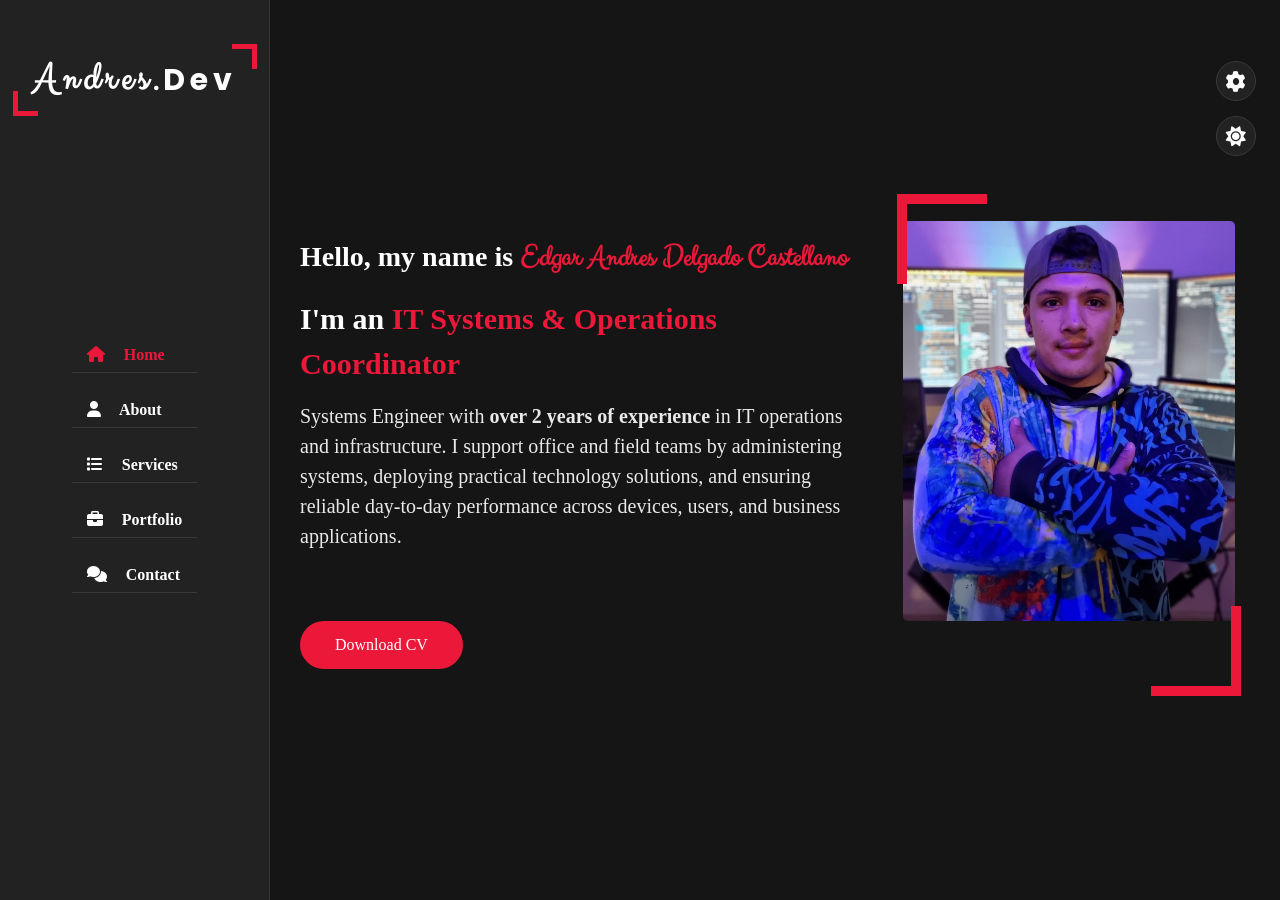
==== index.html @ 9c7179fe "Update Avant Engineering role description" ====
<!DOCTYPE html>
<html lang="en">
  <head>
    <meta charset="UTF-8" />
    <meta http-equiv="X-UA-Compatible" content="IE=edge" />
    <meta name="viewport" content="width=device-width, initial-scale=1.0" />
    <title>Document</title>
    <!-- ===========  CSS Files  =========== -->
    <link rel="stylesheet" href="style.css" />
    <link rel="stylesheet" href="color-1.css" />

    <link rel="stylesheet" href="https://cdnjs.cloudflare.com/ajax/libs/font-awesome/6.2.0/css/all.min.css" />
     <!-- ===========  Style Switcher  =========== -->
     <link rel="stylesheet" href="color-1.css" class="alternate-style" title="color-1" disabled/>
     <link rel="stylesheet" href="color-2.css" class="alternate-style" title="color-2" disabled/>
     <link rel="stylesheet" href="color-3.css" class="alternate-style" title="color-3" disabled/>
     <link rel="stylesheet" href="color-4.css" class="alternate-style" title="color-4" disabled/>
     <link rel="stylesheet" href="color-5.css" class="alternate-style" title="color-5" disabled/>

    <link rel="stylesheet" href="style-switcher.css">
  </head>

  <body class="dark" >
    <!-- ===========  Main Container Start  =========== -->
    <div class="main-container">
      <!-- ===========  aside start  =========== -->
      <div class="aside">
        <div class="logo">
          <a href="#"
            ><span>Andres<strong>.</strong></span
            >Dev</a
          >
        </div>
        <div class="nav-toggler">
          <span></span>
        </div>
        <ul class="nav">
          <li>
            <a href="#home" class="active"><i class="fa fa-home"></i> Home</a>
          </li>
          <li>
            <a href="#about"><i class="fa fa-user"></i> About</a>
          </li>
          <li>
            <a href="#services"><i class="fa fa-list"></i> Services</a>
          </li>
          <li>
            <a href="#portfolio"><i class="fa fa-briefcase"></i> Portfolio</a>
          </li>
          <li>
            <a href="#contact"><i class="fa fa-comments"></i> Contact</a>
          </li>
        </ul>
      </div>

      <!-- ===========  aside end  =========== -->
      <!-- ===========  main content start =========== -->
      <div class="main-content">
        <!-- ===========  Home section start  =========== -->
        <section class="home active section" id="home">
          <div class="container">
            <div class="row">
              <div class="home-info padd-15">
                <h3 class="hello">
                  Hello, my name is
                  <span class="name">Edgar Andres Delgado Castellano</span>
                </h3>
                <h3 class="my-profession">
                  I'm an <span class="typing">IT Systems & Operations Coordinator</span>
                </h3>
                <p>
                  Systems Engineer with <strong>over 2 years of experience</strong> in IT operations and infrastructure. I support office and field teams by administering systems, deploying practical technology solutions, and ensuring reliable day-to-day performance across devices, users, and business applications.
                </p>
                <a href="" download="CV_Andres.pdf" target="_blank" class="btn">Download CV</a>
              </div>
              <div class="home-img padd-15">
                <img src="hero1.png" alt="" />
              </div>
            </div>
          </div>
        </section>
        <!-- ===========  Home section end  =========== -->

        <!-- ===========  About Section Start  =========== -->
        <section class="about section" id="about">
          <div class="container">
            <div class="row">
              <div class="section-title padd-15">
                <h2>About Me</h2>
              </div>
            </div>
            <div class="row">
              <div class="about-content padd-15">
                <div class="row">
                  <div class="about-text padd-15">
                    <h3>
                      I'm Edgar Andres Delgado and <span>IT Systems & Operations Coordinator</span>
                    </h3>
                    <p>
                      IT professional with <strong>more than 2 years of experience</strong> supporting and improving business technology environments. I install and maintain hardware and software, manage users and access, document processes, and coordinate updates to keep systems secure and available. I’m comfortable working with office and on-site teams, aligning IT solutions with daily operations so the business runs smoothly. I’m currently pursuing roles where I can continue providing internal IT support and infrastructure coordination aligned with operational needs.
                    </p>
                  </div>
                </div>
                <div class="row">
                  <div class="personal-info padd-15">
                    <div class="row">
                      <div class="info-item padd-15">
                        <p>Birthday : <span> 31 January 1993</span></p>
                      </div>
                      <div class="info-item padd-15">
                        <p>Age : <span> 32</span></p>
                      </div>
                      <div class="info-item padd-15">
                        <p>Email : <span> andresd.7878@hotmail.com</span></p>
                      </div>
                      <div class="info-item padd-15">
                        <p>Degree : <span> Systems engineering</span></p>
                      </div>
                      <div class="info-item padd-15">
                        <p>Phone : <span> +61 423730130</span></p>
                      </div>
                      <div class="info-item padd-15">
                        <p>Website : <span> www.andresdelgado.dev</span></p>
                      </div>
                      <div class="info-item padd-15">
                        <p>Role : <span> IT Systems & Operations Coordinator</span></p>
                      </div>

                      <div class="info-item padd-15">
                        <p>
                          City : <span> Colombian living in Melbourne</span>
                        </p>
                      </div>
                    </div>
                    <div class="row">
                      <div class="buttons padd-15">
                        <a href="#contact" data-section-index="1" class="btn hire-me">Hire Me</a>
                      </div>
                    </div>
                  </div>

                  <!-- ===== IT-focused skills ===== -->
                  <div class="skills padd-15">
                    <div class="row">
                      <div class="skill-item padd-15">
                        <h5>Windows Server Administration</h5>
                        <div class="progress">
                          <div class="progress-in" style="width: 85%"></div>
                          <div class="skill-percent">85%</div>
                        </div>
                      </div>
                      <div class="skill-item padd-15">
                        <h5>Linux Systems</h5>
                        <div class="progress">
                          <div class="progress-in" style="width: 80%"></div>
                          <div class="skill-percent">80%</div>
                        </div>
                      </div>
                      <div class="skill-item padd-15">
                        <h5>Cloud (AWS / Azure)</h5>
                        <div class="progress">
                          <div class="progress-in" style="width: 75%"></div>
                          <div class="skill-percent">75%</div>
                        </div>
                      </div>
                      <div class="skill-item padd-15">
                        <h5>Virtualisation (VMware / Hyper-V)</h5>
                        <div class="progress">
                          <div class="progress-in" style="width: 70%"></div>
                          <div class="skill-percent">70%</div>
                        </div>
                      </div>
                      <div class="skill-item padd-15">
                        <h5>IT Security & Access Control</h5>
                        <div class="progress">
                          <div class="progress-in" style="width: 75%"></div>
                          <div class="skill-percent">75%</div>
                        </div>
                      </div>
                      <div class="skill-item padd-15">
                        <h5>Asset & License Management</h5>
                        <div class="progress">
                          <div class="progress-in" style="width: 80%"></div>
                          <div class="skill-percent">80%</div>
                        </div>
                      </div>
                    </div>
                  </div>
                  <!-- ============================ -->
                </div>

                <div class="row">
                  <div class="education padd-15">
                    <h3 class="title">Education</h3>
                    <div class="row">
                      <div class="timeline-box padd-15">
                        <div class="timeline shadow-dark">
                          <!-- ===========  timeline item  =========== -->
                          <!-- ===========   item 0 =========== -->
                          <div class="timeline-item">
                            <div class="circle-dot"></div>
                            <h3 class="timeline-date">
                              <i class="fa fa-calendar"></i> 2023 - 2025
                            </h3>
                            <h4 class="timeline-title">
                              Master in Software Engineering
                            </h4>
                            <p class="timeline-text">
                              Postgraduate program focused on advanced software design, development, and deployment. Core areas of study include software architecture, cloud-based solutions, database systems, DevOps practices, and emerging technologies such as artificial intelligence and cybersecurity. The program also emphasizes agile methodologies, system integration, and real-world project implementation to deliver scalable and efficient IT solutions.
                            </p>
                          </div>
                          <!-- ===========  End item =========== -->
                          <!-- ===========   item 1 =========== -->
                          <div class="timeline-item">
                            <div class="circle-dot"></div>
                            <h3 class="timeline-date">
                              <i class="fa fa-calendar"></i> 2020 - 2023
                            </h3>
                            <h4 class="timeline-title">
                              English – Greenwich college & ilsc language
                              schools
                            </h4>
                            <p class="timeline-text">
                              I came to Australia because I wanted to learn to
                              speak English, in 2020 I took a general English
                              course for 4 months, this year I am studying
                              English for academic purposes with the purpose of
                              continuing learning to do a Master's degree at the
                              University of Torrens.
                            </p>
                          </div>
                          <!-- ===========  End item =========== -->
                          <!-- ===========   item 2=========== -->
                          <div class="timeline-item">
                            <div class="circle-dot"></div>
                            <h3 class="timeline-date">
                              <i class="fa fa-calendar"></i> 2015 -2019
                            </h3>
                            <h4 class="timeline-title">
                              Bachelor Systems Engineer - EAN University
                              Colombia
                            </h4>
                            <p class="timeline-text">
                              Generate innovative solutions that adapt to the
                              needs of the environment and software development
                            </p>
                          </div>
                          <!-- ===========  End item =========== -->
                          <!-- ===========   item  3=========== -->
                          <div class="timeline-item">
                            <div class="circle-dot"></div>
                            <h3 class="timeline-date">
                              <i class="fa fa-calendar"></i> 2012 -2017
                            </h3>
                            <h4 class="timeline-title">
                              Bachelor Business Administration - EAN University
                              Colombia
                            </h4>
                            <p class="timeline-text">
                              Management (administrative, financial, marketing,
                              logistics, organizational and human resources).
                            </p>
                          </div>
                          <!-- ===========  End item =========== -->
                        </div>
                      </div>
                    </div>
                  </div>

                  <div class="experience padd-15">
                    <h3 class="title">Experience</h3>
                    <div class="row">
                      <div class="timeline-box padd-15">
                        <div class="timeline shadow-dark">
                          <!-- AVANT ENGINEERING -->
                          <div class="timeline-item">
                            <div class="circle-dot"></div>
                            <h3 class="timeline-date"><i class="fa fa-calendar"></i> Oct 2023 – Jun 2025</h3>
                            <h4 class="timeline-title">IT Systems & Operations Coordinator – AVANT ENGINEERING Pty Ltd</h4>
                            <p class="timeline-text">
                              Managed and maintained the company’s IT infrastructure, including system administration, software deployment, and hardware support. Delivered timely technical assistance to both office and field staff, ensuring seamless operations. Implemented system upgrades and security measures to enhance performance and protect business data. Coordinated technology solutions to improve workflow efficiency and supported the organization’s operational needs through proactive problem-solving and strategic IT planning.
                            </p>
                          </div>

                          <!-- Bluecell -->
                          <div class="timeline-item">
                            <div class="circle-dot"></div>
                            <h3 class="timeline-date"><i class="fa fa-calendar"></i> 2019 July - 2019 October</h3>
                            <h4 class="timeline-title">Backend Junior Developer - Bluecell</h4>
                            <p class="timeline-text">
                              Backend development in Amazon web Service. As well
                              as Implementation of Apis through an intelligent
                              speaker (Amazon Echo Dot-Alexa) that consumes
                              services through voice and for this knowledge in
                              programming languages (JavaScript & Node JS) is
                              needed.
                            </p>
                          </div>

                          <!-- MERCK -->
                          <div class="timeline-item">
                            <div class="circle-dot"></div>
                            <h3 class="timeline-date"><i class="fa fa-calendar"></i> 2019 January - 2019 July</h3>
                            <h4 class="timeline-title">Web developer - MERCK S.A</h4>
                            <p class="timeline-text">
                              Backend development of new and digital projects.
                              Editing and maintaining changes in current
                              projects. Coding implementation for Analytics
                              tracking. Technical support in digital projects
                              and monitoring of the performance of servers used
                              in digital initiatives as well as maintenance and
                              development of web applications under Drupal CMS.
                            </p>
                          </div>

                        </div>
                      </div>
                    </div>
                  </div>

                </div>
              </div>
            </div>
          </div>
        </section>

        <!-- ===========  About Section End  =========== -->
        <!-- ===========  Services Section Start  =========== -->
        <section class="service section" id="services">
          <div class="container">
            <div class="row">
              <div class="section-title padd-15">
                <h2>Services</h2>
              </div>
            </div>
            <div class="row">
              <!-- ===========  Services item Start  =========== -->
              <div class="service-item padd-15">
                <div class="service-item-inner">
                  <div class="icon">
                    <i class="fa fa-mobile-alt"></i>
                  </div>
                  <h4>Responsive Design</h4>
                  <p>
                    Lorem ipsum dolor sit amet consectetur adipisicing elit.
                    Sapiente ut minima officia. Cumque, magnam corporis.
                  </p>
                </div>
              </div>

              <!-- ===========  Services item End  =========== -->
              <!-- ===========  Services item Start  =========== -->
              <div class="service-item padd-15">
                <div class="service-item-inner">
                  <div class="icon">
                    <i class="fa fa-laptop-code"></i>
                  </div>
                  <h4>Website Development</h4>
                  <p>
                    Lorem ipsum dolor sit amet consectetur adipisicing elit.
                    Sapiente ut minima officia. Cumque, magnam corporis.
                  </p>
                </div>
              </div>

              <!-- ===========  Services item End  =========== -->
              <!-- ===========  Services item Start  =========== -->
              <div class="service-item padd-15">
                <div class="service-item-inner">
                  <div class="icon">
                    <i class="fa fa-palette"></i>
                  </div>
                  <h4>Web Design</h4>
                  <p>
                    Lorem ipsum dolor sit amet consectetur adipisicing elit.
                    Sapiente ut minima officia. Cumque, magnam corporis.
                  </p>
                </div>
              </div>

              <!-- ===========  Services item End  =========== -->
              <!-- ===========  Services item Start  =========== -->
              <div class="service-item padd-15">
                <div class="service-item-inner">
                  <div class="icon">
                    <i class="fa fa-code"></i>
                  </div>
                  <h4>Creative Design</h4>
                  <p>
                    Lorem ipsum dolor sit amet consectetur adipisicing elit.
                    Sapiente ut minima officia. Cumque, magnam corporis.
                  </p>
                </div>
              </div>

              <!-- ===========  Services item End  =========== -->
              <!-- ===========  Services item Start  =========== -->
              <div class="service-item padd-15">
                <div class="service-item-inner">
                  <div class="icon">
                    <i class="fa fa-search"></i>
                  </div>
                  <h4>Web Design</h4>
                  <p>
                    Lorem ipsum dolor sit amet consectetur adipisicing elit.
                    Sapiente ut minima officia. Cumque, magnam corporis.
                  </p>
                </div>
              </div>

              <!-- ===========  Services item End  =========== -->
              <!-- ===========  Services item Start  =========== -->
              <div class="service-item padd-15">
                <div class="service-item-inner">
                  <div class="icon">
                    <i class="fa fa-bullhorn"></i>
                  </div>
                  <h4>24 / 7 Support</h4>
                  <p>
                    Lorem ipsum dolor sit amet consectetur adipisicing elit.
                    Sapiente ut minima officia. Cumque, magnam corporis.
                  </p>
                </div>
              </div>

              <!-- ===========  Services item End  =========== -->
            </div>
          </div>
        </section>

        <!-- ===========  Services Section End  =========== -->
        <!-- ===========  Portfolio Section Start  =========== -->
        <section class="portfolio section" id="portfolio">
          <div class="container">
            <div class="row">
              <div class="section-title padd-15">
                <h2>Portfolio</h2>
              </div>
            </div>
            <div class="row">
              <div class="portfolio-heading padd-15">
                <h2>My Last Projects :</h2>
              </div>
            </div>
            <div class="row">
              <!-- ===========  Portfolio item start  =========== -->
              <div class="portfolio-item padd-15">
                <div class="portfolio-item-inner shadow-dark">
                  <div class="portfolio-img">
                    <img
                      src="portfolio-1.jpg"
                      alt=""
                    />
                  </div>
                </div>
              </div>
              <!-- ===========  Portfolio item End  =========== -->
              <!-- ===========  Portfolio item start  =========== -->
              <div class="portfolio-item padd-15">
                <div class="portfolio-item-inner shadow-dark">
                  <div class="portfolio-img">
                    <img
                      src="portfolio-2.jpg"
                      alt=""
                    />
                  </div>
                </div>
              </div>
              <!-- ===========  Portfolio item End  =========== -->
              <!-- ===========  Portfolio item start  =========== -->
              <div class="portfolio-item padd-15">
                <div class="portfolio-item-inner shadow-dark">
                  <div class="portfolio-img">
                    <img
                      src="portfolio-3.jpg"
                      alt=""
                    />
                  </div>
                </div>
              </div>
              <!-- ===========  Portfolio item End  =========== -->
              <!-- ===========  Portfolio item start  =========== -->
              <div class="portfolio-item padd-15">
                <div class="portfolio-item-inner shadow-dark">
                  <div class="portfolio-img">
                    <img
                      src="portfolio-4.jpg"
                      alt=""
                    />
                  </div>
                </div>
              </div>
              <!-- ===========  Portfolio item End  =========== -->
              <!-- ===========  Portfolio item start  =========== -->
              <div class="portfolio-item padd-15">
                <div class="portfolio-item-inner shadow-dark">
                  <div class="portfolio-img">
                    <img
                      src="portfolio-5.jpg"
                      alt=""
                    />
                  </div>
                </div>
              </div>
              <!-- ===========  Portfolio item End  =========== -->
              <!-- ===========  Portfolio item start  =========== -->
              <div class="portfolio-item padd-15">
                <div class="portfolio-item-inner shadow-dark">
                  <div class="portfolio-img">
                    <img src="portfolio-6.jpg" alt="" />
                  </div>
                </div>
              </div>
              <!-- ===========  Portfolio item End  =========== -->
            </div>
          </div>
        </section>
        <!-- ===========  Portfolio Section End  =========== -->
        <!-- ===========  Contact Section Start  =========== -->
        <section class="contact section" id="contact">
          <div class="container">
            <div class="row">
              <div class="section-title padd-15">
                <h2>Contact Me</h2>
              </div>
            </div>
            <h3 class="contact-title padd-15"> Have You Any Questions ?</h3>
            <h4 class="contact-sub-title padd-15">I'M AT YOUR SERVICES</h4>
            <div class="row">
              <!-- ===========  Contact info item start  =========== -->
              <div class="contact-info-item">
                <div class="icon"><i class="fa fa-phone"></i></div>
                <h4>Call Me</h4>
                <p>+61 423730130</p>
              </div>
              <!-- ===========  Contact info item end  =========== -->
              <!-- ===========  Contact info item start  =========== -->
              <div class="contact-info-item padd-15">
                <div class="icon"><i class="fa fa-envelope"></i></div>
                <h4>Email</h4>
                <p>andresd.7878@hotmail.com</p>
              </div>
              <!-- ===========  Contact info item end  =========== -->
              <!-- ===========  Contact info item start  =========== -->
              <div class="contact-info-item padd-15">
                <div class="icon"><a href="https://github.com/andresdelgado15" target="_blank"><i class="fa fa-brands fa-github fa-2xl"></i></a></div>
                <h4>Git</h4>
                <p>andresdelgado15</p>
              </div>
              <!-- ===========  Contact info item end  =========== -->
              <!-- ===========  Contact info item start  =========== -->
              <div class="contact-info-item padd-15">
                <div class="icon"><a href="https://www.linkedin.com/in/edgar-andr%C3%A9s-delgado-castellano-8a14a2150/" target="_blank"><i class="fa fa-brands fa-linkedin fa-2xl"></i></a></div>
                <h4>Linkedin</h4>
                <p>Edgar Andres Delgado Castellano</p>
              </div>
              <!-- ===========  Contact info item end  =========== -->
            </div>
            <h3 class="contact-title padd-15"> SEND ME AN EMAIL</h3>
            <h4 class="contact-sub-title padd-15">I'M VERY RESPOSIVE TO MESSAGES</h4>
            <!-- ===========  Contact Form  =========== -->
            <form action="https://formspree.io/f/xpzeoalg" method="post" onsubmit="enviarFormulario(event)">
            <div class="row">
              <div class="contact-form padd-15">
                <div class="row">
                  <div class="form-item col-6 padd-15">
                    <div class="form-group">
                      <input type="text" class="form-control" name="Name" placeholder="Name" required>
                    </div>
                  </div> 
                      <div class="form-item col-6 padd-15">
                        <div class="form-group">
                          <input type="email" class="form-control" name="_replyto" placeholder="Email" required>
                        </div>
                      </div> 
                </div>
                <div class="row">
                  <div class="form-item col-12 padd-15">
                    <div class="form-group">
                      <input type="text" class="form-control" name="_subject"  placeholder="Subject" required>
                    </div>
                  </div> 
                </div>
                <div class="row">
                  <div class="form-item col-12 padd-15">
                    <div class="form-group">
                      <textarea name="Message" class="form-control" id="" placeholder="Message" required></textarea>
                    </div>
                  </div> 
                </div>
                <div class="row">
                  <div class="form-item col-12 padd-15">
                    <input type="submit" value="Send message" class="btn">
                  </div> 
                </div>

              </div>
            </div>
          </form>
          <div id="mensaje-enviado">
            <div class="contenido-mensaje">
              <p>¡Thank you for contacting us! Your message has been sent and will respond as soon as possible.!</p>
            </div>
          </div>
          

          </div>
        </section>

        <!-- ===========  Contact Section End  =========== -->
      </div>
      <!-- ===========  Main content end =========== -->
    </div>
    <!-- ===========  Main Container End  =========== -->
    <!-- =========== Style Switcher Start  =========== -->
    <div class="style-switcher">
      <div class="style-switcher-toggler s-icon">
        <i class="fas fa-cog fa-spin"></i>
      </div>
      <div class="day-night s-icon">
        <i class="fas"></i>
      </div>
      <h4>Theme Colors</h4>
      <div class="colors">
        <span class="color-1" onclick="setActiveStyle('color-1')"></span>
        <span class="color-2" onclick="setActiveStyle('color-2')"></span>
        <span class="color-3" onclick="setActiveStyle('color-3')"></span>
        <span class="color-4" onclick="setActiveStyle('color-4')"></span>
        <span class="color-5" onclick="setActiveStyle('color-5')"></span>
      </div>
    </div>
    <!-- =========== Style Switcher End  =========== -->
    <!-- ===========  JS Files  =========== -->
    <script src="https://cdnjs.cloudflare.com/ajax/libs/typed.js/2.0.12/typed.min.js" referrerpolicy="no-referrer"></script>
    <script src="script.js"></script>
    <script src="style-switcher.js"></script>

    <!-- Override typed.js text so it doesn't show 'Designer' -->
    <script>
      document.addEventListener('DOMContentLoaded', function () {
        var target = document.querySelector('.typing');
        if (target) {
          target.textContent = 'IT Systems & Operations Coordinator';
        }
      });
    </script>
  </body>
</html>
---- style.css ----
@import url('https://fonts.googleapis.com/css2?family=Clicker+Script&family=Poppins:wght@200;300;400;500;600;700&display=swap');

:root {
    --bg-black-900: #f2f2fc;
    --bg-black-100: #fdf9ff;
    --bg-black-50: #e8dfec;
    --text-black-900: #302e4d;
    --text-black-700: #504e70;
}

body.dark {
    --bg-black-900: #151515;
    --bg-black-100: #222222;
    --bg-black-50: #393939;
    --text-black-900: #ffffff;
    --text-black-700: #e9e9e9;
}

body {
    line-height: 1.5;
    font-size: 16px;
    font-family: 'Poppins' sans-serif;
}

* {
    margin: 0;
    padding: 0;
    outline: none;
    text-decoration: none;
    box-sizing: border-box;
}

::before::after {
    box-sizing: border-box;
}

/* remove the ul list */
ul {
    list-style: none;
}

.section {
    background: var(--bg-black-900);
    min-height: 100vh;
    display: block;
    padding: 0 30px;
    opacity: 1;
    position: fixed;
    left: 270px;
    top: 0;
    right: 0;
    bottom: 0;
    z-index: 0;
    overflow-y: auto;
    overflow-x: hidden;
    transition: all 0.3s ease;
}

.section.back-section {
    z-index: 1;
}

.section.active {
    z-index: 2;
    opacity: 1;
    animation: slideSection 1s ease;
}

@keyframes slideSection {
    0% {
        transform: translateX(100%);
    }

    100% {
        transform: translateX(0%);
    }
}

.hidden {
    display: none !important;
}

.padd-15 {
    padding-left: 15px;
    padding-right: 15px;
}

.container {
    max-width: 1100px;
    width: 100%;
    margin: auto;
}

.section .container {
    padding-top: 60px;
    padding-bottom: 70px;

}

.section-title {
    flex: 0 0 100%;
    max-width: 100%;
    margin-bottom: 60px;
}

.section-title h2 {
    font-size: 40px;
    color: var(--text-black-900);
    font-weight: 700;
    position: relative;
}

.section-title h2::before {
    content: '';
    height: 4px;
    width: 50px;
    background-color: var(--skin-color);
    position: absolute;
    top: 100%;
    left: 0;
}

.section-title h2::after {
    content: '';
    height: 4px;
    width: 25px;
    background-color: var(--skin-color);
    position: absolute;
    top: 100%;
    left: 0;
    margin-top: 8px;
}

.row {
    display: flex;
    flex-wrap: wrap;
    margin-left: -15px;
    margin-right: -15px;
    position: relative;
}

.btn {
    font-size: 16px;
    font-weight: 500;
    padding: 12px 35px;
    color: white;
    border-radius: 40px;
    display: inline-block;
    white-space: nowrap;
    border: none;
    background: var(--skin-color);
    transition: all 0.3s ease;
}

.btn:hover {
    transform: scale(1.05);
}

.shadow-dark {
    box-shadow: 0 0 20px rgba(48, 46, 77, 0.15);
}

/*  aside  */
.aside {
    width: 270px;
    background: var(--bg-black-100);
    position: fixed;
    left: 0;
    top: 0;
    padding: 30px;
    height: 100%;
    border-right: 1px solid var(--bg-black-50);
    z-index: 10;
    justify-content: center;
    display: flex;
    align-items: center;
    transition: all 0.3s ease;

}

.aside .logo {
    position: absolute;
    top: 50px;
    font-size: 30px;
    text-transform: capitalize;
}

.aside .logo a {
    color: var(--text-black-900);
    font-weight: 700;
    padding: 15px 20px;
    font-size: 30px;
    letter-spacing: 5px;
    position: relative;
    font-family: 'Poppins';
}

.aside .logo a span {
    font-family: 'Clicker Script', cursive;
    font-size: 40px;
}

.aside .logo a::before {
    content: "";
    position: absolute;
    width: 20px;
    height: 20px;
    border-bottom: 5px solid var(--skin-color);
    border-left: 5px solid var(--skin-color);
    bottom: 0;
    left: 0;

}

.aside .logo a::after {
    content: "";
    position: absolute;
    width: 20px;
    height: 20px;
    border-top: 5px solid var(--skin-color);
    border-right: 5px solid var(--skin-color);
    top: 0;
    right: 0;

}

.aside .nav-toggler {
    height: 40px;
    width: 45px;
    border: 1px solid var(--bg-black-50);
    cursor: pointer;
    position: fixed;
    left: 300px;
    top: 20px;
    border-radius: 5px;
    background: var(--bg-black-100);
    display: none;
    align-items: center;
    justify-content: center;
    transition: all 0.3s ease;

}

.aside .nav-toggler span {
    height: 2px;
    width: 18px;
    background: var(--skin-color);
    display: inline-block;
    position: relative;

}

.aside .nav-toggler.open span {
    background-color: transparent;
}

.aside .nav-toggler span::before {
    content: '';
    height: 2px;
    width: 18px;
    background: var(--skin-color);
    position: absolute;
    top: -6px;
    left: 0;
}

.aside .nav-toggler.open span::before {
    transform: rotate(45deg);
    top: 0;
}

.aside .nav-toggler span::after {
    content: '';
    height: 2px;
    width: 18px;
    background: var(--skin-color);
    position: absolute;
    top: 6px;
    left: 0;
}

.aside .nav-toggler.open span::after {
    transform: rotate(-45deg);
    top: 0;
}

.aside .nav {
    margin-top: 50px;
}

.aside .nav li {
    margin-bottom: 20px;
    display: block;
}

.aside .nav li a {
    font-size: 16px;
    font-weight: 600;
    display: block;
    border-bottom: 1px solid var(--bg-black-50);
    color: var(--text-black-900);
    padding: 5px 15px;

}

.aside .nav li a.active {
    color: var(--skin-color);
}

.aside .nav li a i {
    margin-right: 15px;
}

/* home */
.home {
    min-height: 100vh;
    display: flex;
    color: var(--text-black-900);
}

.home .home-info {
    flex: 0 0 60%;
    max-width: 60%;
}

h3.hello {
    font-size: 28px;
    margin: 15px 0;
}

h3.hello span {
    font-family: 'Clicker Script', cursive;
    font-size: 30px;
    font-weight: 700;
    color: var(--skin-color);
}

h3.my-profession {
    font-size: 30px;
    margin: 15px 0;
}

.typing {
    color: var(--skin-color);
}

.home-info p {
    margin-bottom: 70px;
    font-size: 20px;
    color: var(--text-black-700);
}

.home .home-img {
    flex: 0 0 410%;
    max-width: 40%;
    text-align: center;
    position: relative;
}

.home-img::after {
    content: '';
    position: absolute;
    height: 80px;
    width: 80px;
    border-bottom: 10px solid var(--skin-color);
    border-right: 10px solid var(--skin-color);
    right: 6%;
    bottom: -6%;
}

.home-img::before {
    content: '';
    position: absolute;
    height: 80px;
    width: 80px;
    border-top: 10px solid var(--skin-color);
    border-left: 10px solid var(--skin-color);
    left: 6%;
    top: -6%;
}

.home .home-img img {
    margin: auto;
    height: 400px;
    border-radius: 5px;
}

.about .about-content {
    flex: 0 0 100%;
    max-width: 100%;
}

.about .about-content .about-text {
    flex: 0 0 100%;
    max-width: 100%;
}

.about .about-content .about-text h3 {
    font-size: 24px;
    margin-bottom: 15px;
    font-weight: 700;
    color: var(--text-black-900);
}

.about .about-content .about-text h3 span {
    color: var(--skin-color);
}

.about .about-content .about-text p {
    font-size: 16px;
    line-height: 25px;
    color: var(--text-black-700);
}

.about .about-content .personal-info {
    flex: 0 0 60%;
    max-width: 60%;
    margin-top: 40px;
}

.about .about-content .personal-info .info-item {
    flex: 0 0 60%;
    max-width: 50%;
}

.about .about-content .personal-info .info-item p {
    font-weight: 600;
    padding: 10px 0;
    font-size: 16px;
    color: var(--text-black-900);
    border-bottom: 1px solid var(--bg-black-50);
}

.about .about-content .personal-info .info-item p span {
    font-weight: 400;
    color: var(--text-black-700);
    margin-left: 4px;
    display: inline-block;
}

.about .about-content .personal-info .buttons {
    margin-top: 30px;
}

.about .about-content .personal-info .buttons .btn {
    margin-top: 10px;
}

.about .about-content .skills {
    flex: 0 0 40%;
    max-width: 40%;
    margin-top: 40px;
}

.about .about-content .skills .skill-item {
    flex: 0 0 100%;
    max-width: 100%;
}

.about .about-content .skills .skill-item h5 {
    line-height: 40px;
    font-weight: 600;
    font-size: 16px;
    color: var(--text-black-900);
    text-transform: capitalize;
}

.about .about-content .skills .skill-item .progress {
    background-color: var(--bg-black-50);
    height: 7px;
    border-radius: 4px;
    width: 100%;
    position: relative;

}

.about .about-content .skills .skill-item {
    margin-bottom: 25px;
}

.about .about-content .skills .skill-item .progress .progress-in {
    position: absolute;
    left: 0;
    top: 0;
    height: 100%;
    border-radius: 4px;
    background-color: var(--skin-color);
}

.about .about-content .skills .skill-item .skill-percent {
    position: absolute;
    right: 0;
    color: var(--text-black-900);
    top: -40px;
    font-weight: 400;
    line-height: 40px;
}

.about .about-content .education,
.about .about-content .experience {
    flex: 0 0 50%;
    max-width: 50%;
    margin-top: 30px;
}

.about .about-content h3.title {
    font-size: 24px;
    margin-bottom: 30px;
    font-weight: 700;
    color: var(--text-black-900);
}

.about .about-content .timeline-box {
    flex: 0 0 100%;
    max-width: 100%;
}

.about .about-content .timeline {
    background-color: var(--bg-black-100);
    padding: 30px 15px;
    border: 1px solid var(--bg-black-50);
    border-radius: 10px;
    width: 100%;
    position: relative;
}

.about .about-content .timeline .timeline-item {
    position: relative;
    padding-left: 37px;
    padding-bottom: 50px;
}

.about .about-content .timeline .timeline-item:last-child {
    padding-bottom: 0;
}

.about .about-content .timeline .timeline-item::before {
    content: '';
    width: 1px;
    position: absolute;
    height: 100%;
    left: 7px;
    top: 0;
    background-color: var(--skin-color);
}

.about .about-content .timeline .circle-dot {
    position: absolute;
    left: 0;
    top: 0;
    height: 15px;
    width: 15px;
    border-radius: 50%;
    background-color: var(--skin-color);
}

.about .about-content .timeline .timeline-date {
    font-weight: 400;
    font-size: 14 px;
    margin-bottom: 12px;
    color: var(--text-black-700);
}

.about .about-content .timeline .timeline-date .fa {
    margin-right: 5px;

}

.about .about-content .timeline .timeline-title {

    font-weight: 700;
    font-size: 18px;
    margin-bottom: 15px;
    text-transform: capitalize;
    color: var(--text-black-900);
}

.about .about-content .timeline .timeline-text {
    line-height: 25px;
    font-size: 16px;
    text-align: justify;
    color: var(--text-black-700);
}

/* service */
.service .container {
    padding-bottom: 40px;

}

.service .service-item {
    margin-bottom: 30px;
    flex: 0 0 33.33%;
    max-width: 33.33%;
}

.service .service-item .service-item-inner {
    background-color: var(--bg-black-100);
    border: 1px solid var(--bg-black-50);
    border-radius: 10px;
    padding: 30px 15px;
    text-align: center;
    transition: all 0.3s ease;
}

.service .service-item .service-item-inner:hover {
    box-shadow: 0 0 20px rgba(48, 46, 77, 0.15);

}

.service .service-item .service-item-inner .icon {
    height: 60px;
    width: 60px;
    border-radius: 50%;
    display: block;
    margin: 0 auto 30px;
    text-align: center;
    transition: all 0.3s ease;

}

.service .service-item .service-item-inner .icon .fa {
    font-size: 40px;
    line-height: 60px;
    color: var(--skin-color);
    transition: all 0.3s ease;
}

.service .service-item .service-item-inner:hover .icon {
    background: var(--skin-color);

}

.service .service-item .service-item-inner:hover .icon .fa {
    font-size: 25px;
    color: #ffffff;
}

.service .service-item .service-item-inner h4 {
    font-size: 18px;
    margin-bottom: 15px;
    color: var(--text-black-900);
    font-weight: 700;
    text-transform: capitalize;
}

.service .service-item .service-item-inner p {
    font-size: 16px;
    color: var(--text-black-700);
    line-height: 25px;
}

/* portfolio */
.portfolio .container {
    padding-bottom: 40px;
}

.portfolio .portfolio-heading {
    flex: 0 0 100%;
    max-width: 100%;
    margin-bottom: 40px;
}

.portfolio .portfolio-heading h2 {
    color: var(--text-black-900);
    font-weight: 500;
}

.portfolio .portfolio-item {
    flex: 0 0 33.33%;
    max-width: 33.33%;
    margin-bottom: 30px;
}

.portfolio .portfolio-item-inner {
    border: 6px solid var(--bg-black-100);
    border-radius: 10px;
    overflow: hidden;
    cursor: pointer;
}

.portfolio .portfolio-item-inner .portfolio-img img {
    width: 100%;
    display: block;
}

/* contact */

.contact-title {
    color: var(--skin-color);
    text-align: center;
    font-size: 25px;
    margin-bottom: 20px;
}

.contact-sub-title {
    color: var(--text-black-900);
    text-align: center;
    font-size: 15px;
    margin-bottom: 60px;
}

.contact .contact-info-item {
    flex: 0 0 25%;
    max-width: 25%;
    text-align: center;
    margin-bottom: 60px;
}

.contact .contact-info-item .icon {
    display: inline-block;
}

.contact .contact-info-item .icon .fa {
    font-size: 25px;
    color: var(--skin-color);
}

.contact .contact-info-item h4 {
    font-size: 18px;
    font-weight: 700;
    color: var(--text-black-900);
    text-transform: capitalize;
    margin: 15px 0 5px;

}

.contact .contact-info-item p {
    font-size: 16px;
    line-height: 25px;
    color: var(--text-black-700);
    font-weight: 400;
}

.contact .contact-form {
    flex: 0 0 100%;
    max-width: 100%;
}

.contact .contact-form .col-6 {
    flex: 0 0 50%;
    max-width: 50%;
}

.contact .contact-form .col-12 {
    flex: 0 0 100%;
    max-width: 100%;
}

.contact .contact-form .form-item {
    margin-bottom: 30px;
}

.contact .contact-form .form-item .form-control {
    width: 100%;
    height: 50px;
    border-radius: 25px;
    background: var(--bg-black-100);
    border: 1px solid var(--bg-black-50);
    padding: 10px 25px;
    font-size: 16px;
    color: var(--text-black-700);
    transition: all 0.3s ease;
}

.contact .contact-form .form-item .form-control {
    box-shadow: 0 0 20px rgba(48, 46, 77, 0.15);
}

.contact .contact-form .form-item textarea.form-control {
    height: 140px;

}

.contact .contact-form .btn {
    height: 50px;
    padding: 0 50px;
}

/* start the email form- send email */
#mensaje-enviado {
    position: fixed;
    top: 0;
    left: 0;
    right: 0;
    bottom: 0;
    display: none;
    z-index: 9999;
    background-color: rgba(0, 0, 0, 0.5);
}

.contenido-mensaje {
    position: absolute;
    top: 50%;
    left: 50%;
    transform: translate(-50%, -50%);
    background-color: white;
    padding: 20px;
    border-radius: 5px;
    box-shadow: 0 0 10px rgba(0, 0, 0, 0.3);
}

/* end the email form- send email */
@media (max-width:1199px) {
    .section .container {
        padding-top: 70px;

    }

    .aside {
        left: -270px;
    }

    .aside.open {
        left: 0;
    }

    .aside .nav-toggler {
        display: flex;
        left: 30px;
    }

    .aside .nav-toggler.open {
        left: 280px;
    }

    .section {
        left: 0;
    }

    .section.open {
        left: 270px;
    }

    .about .about-content .personal-info .info-item p span {
        display: block;
        margin-left: 0;
    }
}

@media(max-width:991px) {

    .contact .contact-info-item,
    .portfolio .portfolio-item,
    .service .service-item {
        flex: 0 0 50%;
        max-width: 50%;
    }

    .home-img::after {
        border-bottom: none;
        border-right: none;
    }

    .home-img::before {

        border-top: none;
        border-left: none;

    }
    .home .home-info {
        flex: 0 0 100%;
        max-width: 100%;

    }
    .home .home-img {
        display: block;
        padding: 50px;
        margin: auto;
    }
}

@media (max-width:767px) {

    .contact .contact-form .col-6,
    .contact .contact-info-item,
    .portfolio .portfolio-item,
    .service .service-item,
    .about .about-content .experience,
    .about .about-content .education,
    .about .about-content .skills,
    .about .about-content .personal-info {
        flex: 0 0 100%;
        max-width: 100%;
    }
    .home .home-img {
        display: flex;
        padding: 50px;
        margin: auto ;
        width: 70%;
        align-items: center;
        justify-content: center;
        
    }

}
---- color-1.css ----
:root{
   --skin-color:#ec1839;
}
---- color-1.css ----
:root{
   --skin-color:#ec1839;
}
---- color-2.css ----
:root{
    --skin-color:#fa5b0f;
 }
---- color-3.css ----
:root{
    --skin-color:#37b182;
 }
---- color-4.css ----
:root{
    --skin-color:#1854b4;
 }
---- color-5.css ----
:root{
    --skin-color:#f021b2;
 }
---- style-switcher.css ----
.style-switcher{
    position: fixed;
    right: 0;
    top: 60px;
    padding: 15px;
    width: 200px;
    border: 1px solid var(--bg-black-50);
    background: var(--bg-black-100);
    z-index: 101;
    border-radius: 5px;
    transition: all 0.3s ease;
    transform: translateX(100%);
}
.style-switcher.open{
    transform: translateX(-25px);
}
.style-switcher .s-icon{
    position: absolute;
    height: 40px;
    width: 40px;
    text-align: center;
    font-size: 20px;
    background: var(--bg-black-100);
    color: var(--text-black-900);
    right: 100%;
    border: 1px solid var(--bg-black-50);
    margin-right: 25px;
    cursor: pointer;
    transition: all 0.3s ease;
    border-radius: 50%;
}
.style-switcher .s-icon i{
    line-height: 40px;
}
.style-switcher .style-switcher-toggler{
    top: 0;
}
.style-switcher .day-night{
    top: 55px;
}
.style-switcher h4{
    margin:0 0 10px;
    color: var(--text-black-700);
    font-size: 16px;
    font-weight: 600;
    text-transform: capitalize;
}
.style-switcher .colors{
    display: flex;
    flex-wrap: wrap;
    justify-content: space-between;
}
.style-switcher .colors span{
    display: inline-block;
    height: 30px;
    width: 30px;
    border-radius: 50%;
    

}
.style-switcher .color-1{
    background:#ec1839;
}
.style-switcher .color-2{
    background:#fa5b0f;
}
.style-switcher .color-3{
    background:#37b182;
}
.style-switcher .color-4{
    background:#1854b4;
}
.style-switcher .color-5{
    background:#f021b2;
}
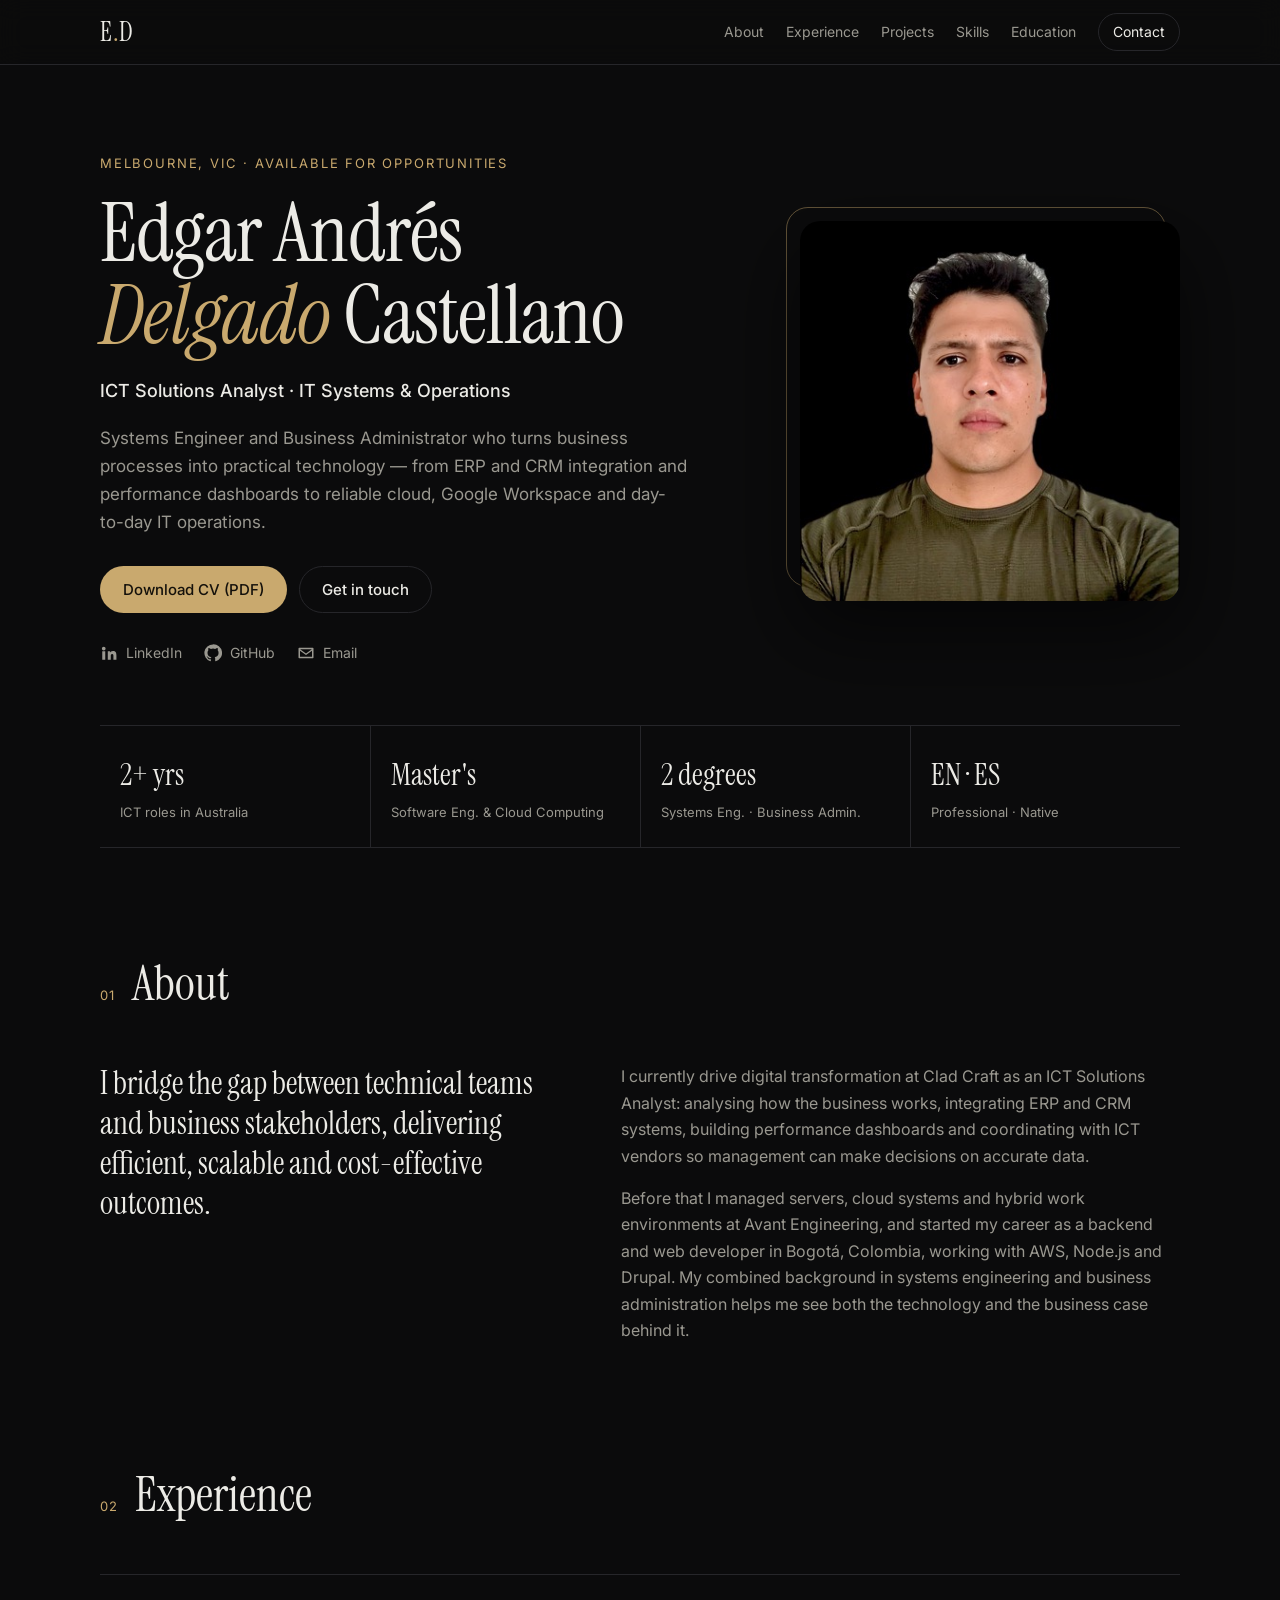
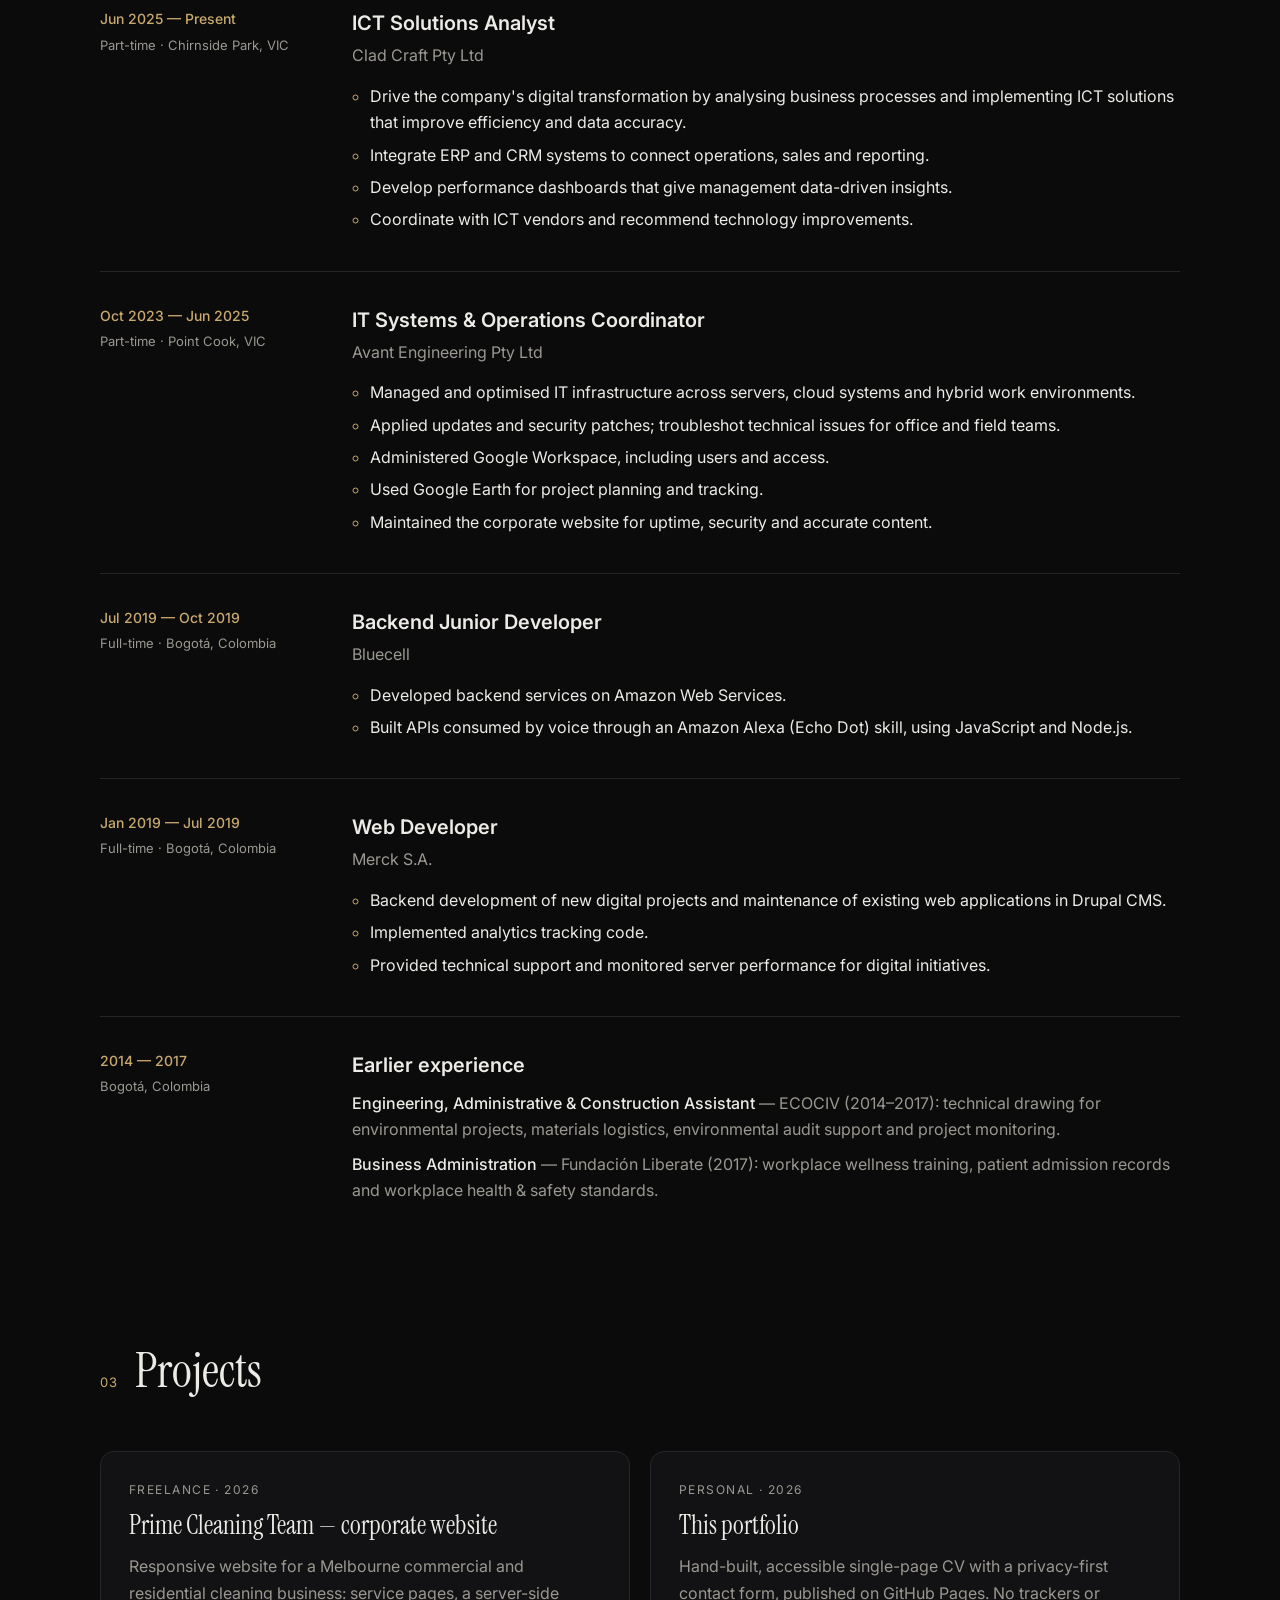
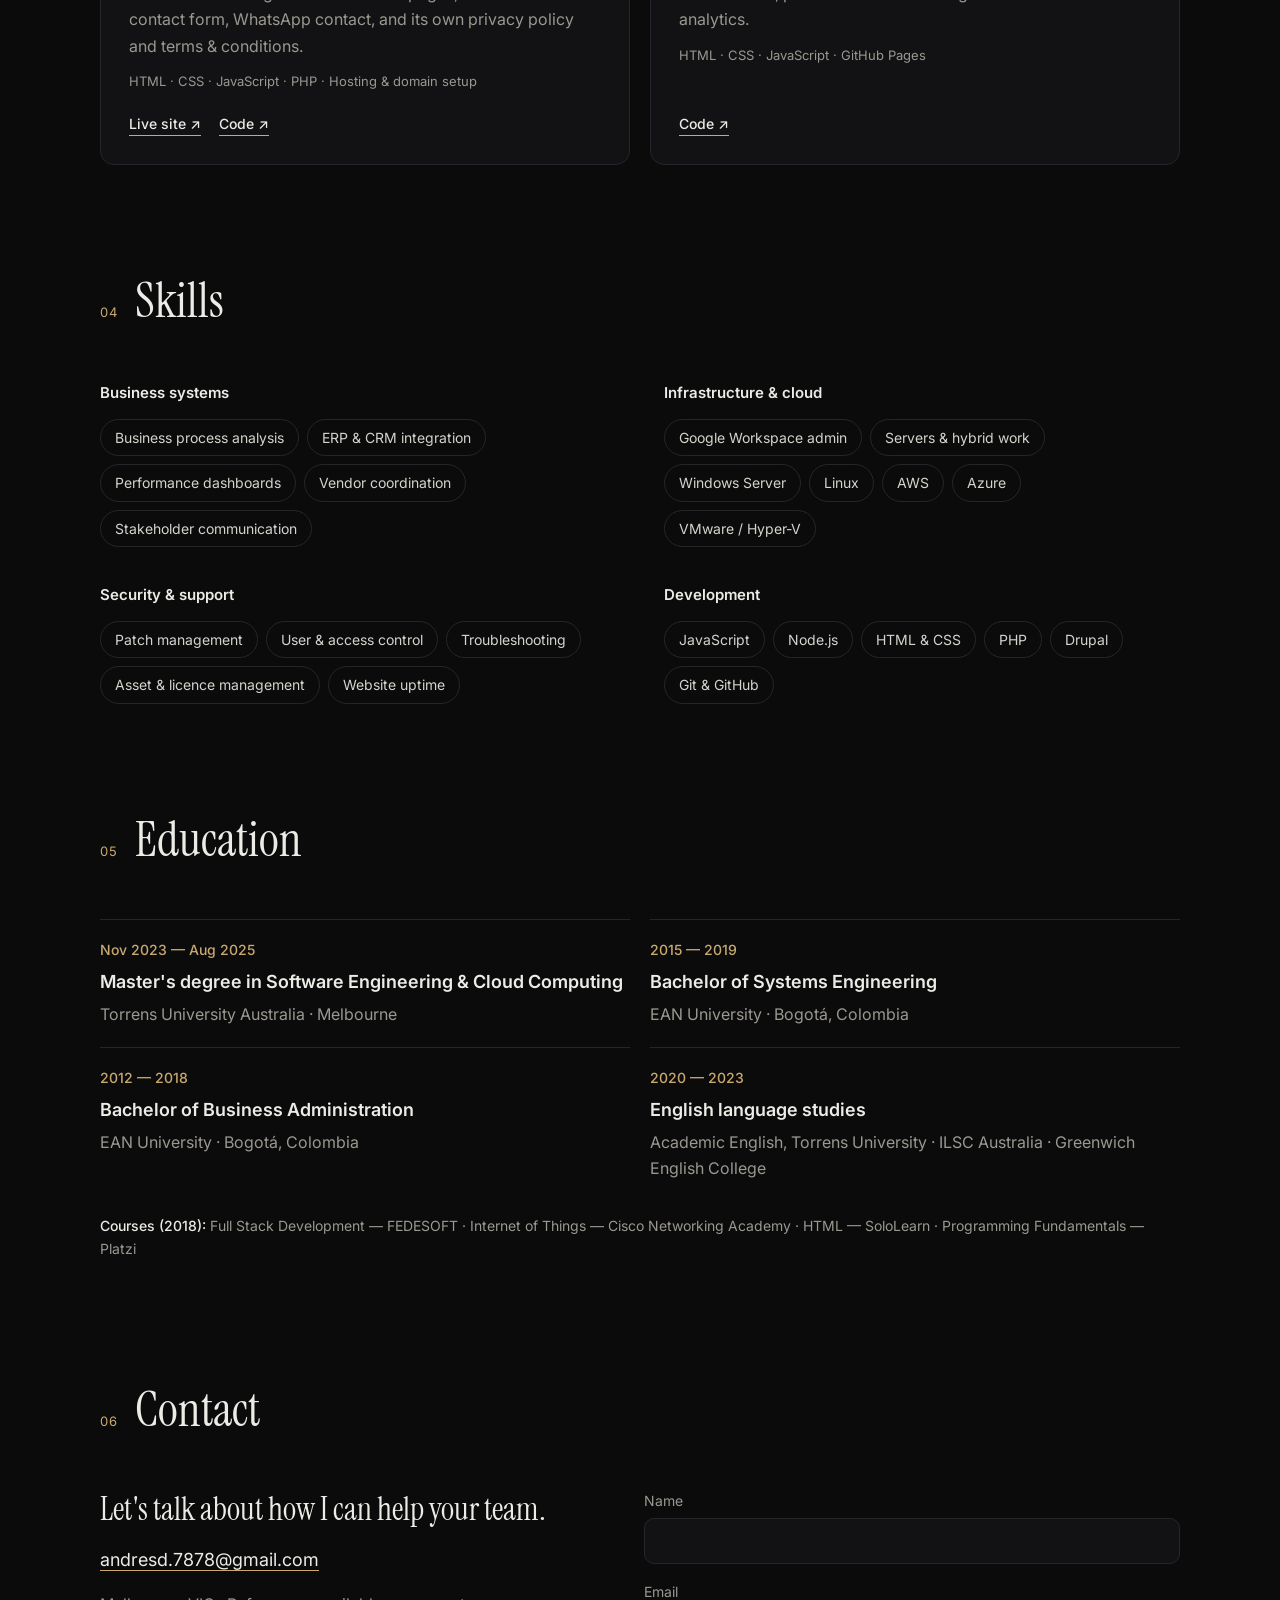
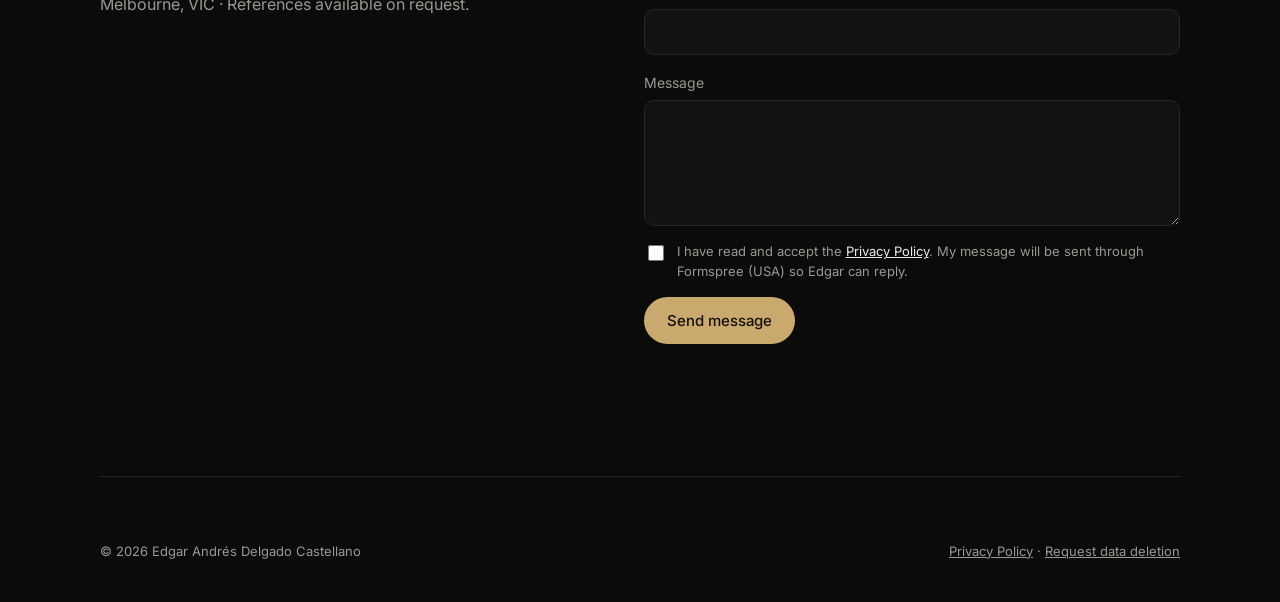
==== commit effedd8b: "Redesign CV site for 2026 - New single-page CV: Clad Craft role, projects, skills, education - Remov" ====
--- a/index.html
+++ b/index.html
@@ -1,648 +1,274 @@
 <!DOCTYPE html>
 <html lang="en">
-  <head>
-    <meta charset="UTF-8" />
-    <meta http-equiv="X-UA-Compatible" content="IE=edge" />
-    <meta name="viewport" content="width=device-width, initial-scale=1.0" />
-    <title>Document</title>
-    <!-- ===========  CSS Files  =========== -->
-    <link rel="stylesheet" href="style.css" />
-    <link rel="stylesheet" href="color-1.css" />
-
-    <link rel="stylesheet" href="https://cdnjs.cloudflare.com/ajax/libs/font-awesome/6.2.0/css/all.min.css" />
-     <!-- ===========  Style Switcher  =========== -->
-     <link rel="stylesheet" href="color-1.css" class="alternate-style" title="color-1" disabled/>
-     <link rel="stylesheet" href="color-2.css" class="alternate-style" title="color-2" disabled/>
-     <link rel="stylesheet" href="color-3.css" class="alternate-style" title="color-3" disabled/>
-     <link rel="stylesheet" href="color-4.css" class="alternate-style" title="color-4" disabled/>
-     <link rel="stylesheet" href="color-5.css" class="alternate-style" title="color-5" disabled/>
-
-    <link rel="stylesheet" href="style-switcher.css">
-  </head>
-
-  <body class="dark" >
-    <!-- ===========  Main Container Start  =========== -->
-    <div class="main-container">
-      <!-- ===========  aside start  =========== -->
-      <div class="aside">
-        <div class="logo">
-          <a href="#"
-            ><span>Andres<strong>.</strong></span
-            >Dev</a
-          >
-        </div>
-        <div class="nav-toggler">
-          <span></span>
-        </div>
-        <ul class="nav">
-          <li>
-            <a href="#home" class="active"><i class="fa fa-home"></i> Home</a>
-          </li>
-          <li>
-            <a href="#about"><i class="fa fa-user"></i> About</a>
-          </li>
-          <li>
-            <a href="#services"><i class="fa fa-list"></i> Services</a>
-          </li>
-          <li>
-            <a href="#portfolio"><i class="fa fa-briefcase"></i> Portfolio</a>
-          </li>
-          <li>
-            <a href="#contact"><i class="fa fa-comments"></i> Contact</a>
-          </li>
+<head>
+  <meta charset="UTF-8" />
+  <meta name="viewport" content="width=device-width, initial-scale=1" />
+  <title>Edgar Andrés Delgado · ICT Solutions Analyst</title>
+  <meta name="description" content="Edgar Andrés Delgado Castellano — ICT Solutions Analyst and IT Systems & Operations professional based in Melbourne, VIC." />
+  <meta name="theme-color" content="#0b0b0c" />
+  <meta property="og:title" content="Edgar Andrés Delgado · ICT Solutions Analyst" />
+  <meta property="og:description" content="ICT Solutions Analyst · IT Systems & Operations · Melbourne, VIC" />
+  <meta property="og:image" content="https://andresdelgado15.github.io/CV/assets/profile.jpg" />
+  <meta property="og:type" content="profile" />
+  <link rel="icon" href="data:image/svg+xml,%3Csvg xmlns='http://www.w3.org/2000/svg' viewBox='0 0 64 64'%3E%3Crect width='64' height='64' rx='14' fill='%230b0b0c'/%3E%3Ctext x='32' y='43' font-family='Georgia,serif' font-size='30' fill='%23c9a96e' text-anchor='middle'%3EED%3C/text%3E%3C/svg%3E" />
+  <link rel="preconnect" href="https://fonts.googleapis.com" />
+  <link rel="preconnect" href="https://fonts.gstatic.com" crossorigin />
+  <link href="https://fonts.googleapis.com/css2?family=Instrument+Serif:ital@0;1&family=Inter:wght@400;500;600&display=swap" rel="stylesheet" />
+  <link rel="stylesheet" href="assets/style.css" />
+</head>
+<body>
+  <a class="skip" href="#main">Skip to content</a>
+
+  <header class="topbar">
+    <div class="wrap topbar-inner">
+      <a class="mark" href="#top" aria-label="Home">E<span>.</span>D</a>
+      <nav aria-label="Main">
+        <a href="#about">About</a>
+        <a href="#experience">Experience</a>
+        <a href="#projects">Projects</a>
+        <a href="#skills">Skills</a>
+        <a href="#education">Education</a>
+        <a href="#contact" class="nav-cta">Contact</a>
+      </nav>
+    </div>
+  </header>
+
+  <main id="main">
+    <!-- HERO -->
+    <section class="hero wrap" id="top">
+      <div class="hero-text">
+        <p class="eyebrow">Melbourne, VIC · Available for opportunities</p>
+        <h1>Edgar Andrés<br /><em>Delgado</em> Castellano</h1>
+        <p class="role">ICT Solutions Analyst · IT Systems &amp; Operations</p>
+        <p class="lede">
+          Systems Engineer and Business Administrator who turns business processes into
+          practical technology — from ERP and CRM integration and performance dashboards
+          to reliable cloud, Google Workspace and day-to-day IT operations.
+        </p>
+        <div class="actions">
+          <a class="btn btn-primary" href="assets/Edgar-Delgado-CV.pdf" download>Download CV (PDF)</a>
+          <a class="btn btn-ghost" href="#contact">Get in touch</a>
+        </div>
+        <ul class="social" aria-label="Profiles">
+          <li><a href="https://www.linkedin.com/in/edgar-andr%C3%A9s-delgado-castellano-8a14a2150/" target="_blank" rel="noopener">
+            <svg viewBox="0 0 24 24" aria-hidden="true"><path d="M4.98 3.5a2.5 2.5 0 1 1 0 5 2.5 2.5 0 0 1 0-5ZM3 9.75h4V21H3V9.75Zm6.5 0h3.8v1.6h.06c.53-1 1.83-2.05 3.77-2.05 4.03 0 4.77 2.65 4.77 6.1V21h-4v-4.9c0-1.17-.02-2.68-1.63-2.68-1.64 0-1.89 1.28-1.89 2.6V21h-4V9.75Z"/></svg>LinkedIn</a></li>
+          <li><a href="https://github.com/andresdelgado15" target="_blank" rel="noopener">
+            <svg viewBox="0 0 24 24" aria-hidden="true"><path d="M12 .5a11.5 11.5 0 0 0-3.64 22.41c.58.1.79-.25.79-.56v-2c-3.2.7-3.88-1.37-3.88-1.37-.53-1.33-1.28-1.69-1.28-1.69-1.05-.71.08-.7.08-.7 1.16.08 1.77 1.19 1.77 1.19 1.03 1.77 2.7 1.26 3.36.96.1-.75.4-1.26.73-1.55-2.55-.29-5.24-1.28-5.24-5.69 0-1.26.45-2.29 1.19-3.1-.12-.29-.52-1.46.11-3.05 0 0 .97-.31 3.17 1.18a11 11 0 0 1 5.77 0c2.2-1.49 3.17-1.18 3.17-1.18.63 1.59.23 2.76.11 3.05.74.81 1.19 1.84 1.19 3.1 0 4.42-2.7 5.4-5.26 5.68.41.36.78 1.06.78 2.14v3.17c0 .31.21.67.8.56A11.5 11.5 0 0 0 12 .5Z"/></svg>GitHub</a></li>
+          <li><a href="mailto:andresd.7878@gmail.com">
+            <svg viewBox="0 0 24 24" aria-hidden="true"><path d="M3 5h18a1 1 0 0 1 1 1v12a1 1 0 0 1-1 1H3a1 1 0 0 1-1-1V6a1 1 0 0 1 1-1Zm1.2 2 7.8 5.6L19.8 7H4.2ZM20 8.9l-8 5.7-8-5.7V17h16V8.9Z"/></svg>Email</a></li>
         </ul>
       </div>
-
-      <!-- ===========  aside end  =========== -->
-      <!-- ===========  main content start =========== -->
-      <div class="main-content">
-        <!-- ===========  Home section start  =========== -->
-        <section class="home active section" id="home">
-          <div class="container">
-            <div class="row">
-              <div class="home-info padd-15">
-                <h3 class="hello">
-                  Hello, my name is
-                  <span class="name">Edgar Andres Delgado Castellano</span>
-                </h3>
-                <h3 class="my-profession">
-                  I'm an <span class="typing">IT Systems & Operations Coordinator</span>
-                </h3>
-                <p>
-                  Systems Engineer with <strong>over 2 years of experience</strong> in IT operations and infrastructure. I support office and field teams by administering systems, deploying practical technology solutions, and ensuring reliable day-to-day performance across devices, users, and business applications.
-                </p>
-                <a href="" download="CV_Andres.pdf" target="_blank" class="btn">Download CV</a>
-              </div>
-              <div class="home-img padd-15">
-                <img src="hero1.png" alt="" />
-              </div>
-            </div>
-          </div>
-        </section>
-        <!-- ===========  Home section end  =========== -->
-
-        <!-- ===========  About Section Start  =========== -->
-        <section class="about section" id="about">
-          <div class="container">
-            <div class="row">
-              <div class="section-title padd-15">
-                <h2>About Me</h2>
-              </div>
-            </div>
-            <div class="row">
-              <div class="about-content padd-15">
-                <div class="row">
-                  <div class="about-text padd-15">
-                    <h3>
-                      I'm Edgar Andres Delgado and <span>IT Systems & Operations Coordinator</span>
-                    </h3>
-                    <p>
-                      IT professional with <strong>more than 2 years of experience</strong> supporting and improving business technology environments. I install and maintain hardware and software, manage users and access, document processes, and coordinate updates to keep systems secure and available. I’m comfortable working with office and on-site teams, aligning IT solutions with daily operations so the business runs smoothly. I’m currently pursuing roles where I can continue providing internal IT support and infrastructure coordination aligned with operational needs.
-                    </p>
-                  </div>
-                </div>
-                <div class="row">
-                  <div class="personal-info padd-15">
-                    <div class="row">
-                      <div class="info-item padd-15">
-                        <p>Birthday : <span> 31 January 1993</span></p>
-                      </div>
-                      <div class="info-item padd-15">
-                        <p>Age : <span> 32</span></p>
-                      </div>
-                      <div class="info-item padd-15">
-                        <p>Email : <span> andresd.7878@hotmail.com</span></p>
-                      </div>
-                      <div class="info-item padd-15">
-                        <p>Degree : <span> Systems engineering</span></p>
-                      </div>
-                      <div class="info-item padd-15">
-                        <p>Phone : <span> +61 423730130</span></p>
-                      </div>
-                      <div class="info-item padd-15">
-                        <p>Website : <span> www.andresdelgado.dev</span></p>
-                      </div>
-                      <div class="info-item padd-15">
-                        <p>Role : <span> IT Systems & Operations Coordinator</span></p>
-                      </div>
-
-                      <div class="info-item padd-15">
-                        <p>
-                          City : <span> Colombian living in Melbourne</span>
-                        </p>
-                      </div>
-                    </div>
-                    <div class="row">
-                      <div class="buttons padd-15">
-                        <a href="#contact" data-section-index="1" class="btn hire-me">Hire Me</a>
-                      </div>
-                    </div>
-                  </div>
-
-                  <!-- ===== IT-focused skills ===== -->
-                  <div class="skills padd-15">
-                    <div class="row">
-                      <div class="skill-item padd-15">
-                        <h5>Windows Server Administration</h5>
-                        <div class="progress">
-                          <div class="progress-in" style="width: 85%"></div>
-                          <div class="skill-percent">85%</div>
-                        </div>
-                      </div>
-                      <div class="skill-item padd-15">
-                        <h5>Linux Systems</h5>
-                        <div class="progress">
-                          <div class="progress-in" style="width: 80%"></div>
-                          <div class="skill-percent">80%</div>
-                        </div>
-                      </div>
-                      <div class="skill-item padd-15">
-                        <h5>Cloud (AWS / Azure)</h5>
-                        <div class="progress">
-                          <div class="progress-in" style="width: 75%"></div>
-                          <div class="skill-percent">75%</div>
-                        </div>
-                      </div>
-                      <div class="skill-item padd-15">
-                        <h5>Virtualisation (VMware / Hyper-V)</h5>
-                        <div class="progress">
-                          <div class="progress-in" style="width: 70%"></div>
-                          <div class="skill-percent">70%</div>
-                        </div>
-                      </div>
-                      <div class="skill-item padd-15">
-                        <h5>IT Security & Access Control</h5>
-                        <div class="progress">
-                          <div class="progress-in" style="width: 75%"></div>
-                          <div class="skill-percent">75%</div>
-                        </div>
-                      </div>
-                      <div class="skill-item padd-15">
-                        <h5>Asset & License Management</h5>
-                        <div class="progress">
-                          <div class="progress-in" style="width: 80%"></div>
-                          <div class="skill-percent">80%</div>
-                        </div>
-                      </div>
-                    </div>
-                  </div>
-                  <!-- ============================ -->
-                </div>
-
-                <div class="row">
-                  <div class="education padd-15">
-                    <h3 class="title">Education</h3>
-                    <div class="row">
-                      <div class="timeline-box padd-15">
-                        <div class="timeline shadow-dark">
-                          <!-- ===========  timeline item  =========== -->
-                          <!-- ===========   item 0 =========== -->
-                          <div class="timeline-item">
-                            <div class="circle-dot"></div>
-                            <h3 class="timeline-date">
-                              <i class="fa fa-calendar"></i> 2023 - 2025
-                            </h3>
-                            <h4 class="timeline-title">
-                              Master in Software Engineering
-                            </h4>
-                            <p class="timeline-text">
-                              Postgraduate program focused on advanced software design, development, and deployment. Core areas of study include software architecture, cloud-based solutions, database systems, DevOps practices, and emerging technologies such as artificial intelligence and cybersecurity. The program also emphasizes agile methodologies, system integration, and real-world project implementation to deliver scalable and efficient IT solutions.
-                            </p>
-                          </div>
-                          <!-- ===========  End item =========== -->
-                          <!-- ===========   item 1 =========== -->
-                          <div class="timeline-item">
-                            <div class="circle-dot"></div>
-                            <h3 class="timeline-date">
-                              <i class="fa fa-calendar"></i> 2020 - 2023
-                            </h3>
-                            <h4 class="timeline-title">
-                              English – Greenwich college & ilsc language
-                              schools
-                            </h4>
-                            <p class="timeline-text">
-                              I came to Australia because I wanted to learn to
-                              speak English, in 2020 I took a general English
-                              course for 4 months, this year I am studying
-                              English for academic purposes with the purpose of
-                              continuing learning to do a Master's degree at the
-                              University of Torrens.
-                            </p>
-                          </div>
-                          <!-- ===========  End item =========== -->
-                          <!-- ===========   item 2=========== -->
-                          <div class="timeline-item">
-                            <div class="circle-dot"></div>
-                            <h3 class="timeline-date">
-                              <i class="fa fa-calendar"></i> 2015 -2019
-                            </h3>
-                            <h4 class="timeline-title">
-                              Bachelor Systems Engineer - EAN University
-                              Colombia
-                            </h4>
-                            <p class="timeline-text">
-                              Generate innovative solutions that adapt to the
-                              needs of the environment and software development
-                            </p>
-                          </div>
-                          <!-- ===========  End item =========== -->
-                          <!-- ===========   item  3=========== -->
-                          <div class="timeline-item">
-                            <div class="circle-dot"></div>
-                            <h3 class="timeline-date">
-                              <i class="fa fa-calendar"></i> 2012 -2017
-                            </h3>
-                            <h4 class="timeline-title">
-                              Bachelor Business Administration - EAN University
-                              Colombia
-                            </h4>
-                            <p class="timeline-text">
-                              Management (administrative, financial, marketing,
-                              logistics, organizational and human resources).
-                            </p>
-                          </div>
-                          <!-- ===========  End item =========== -->
-                        </div>
-                      </div>
-                    </div>
-                  </div>
-
-                  <div class="experience padd-15">
-                    <h3 class="title">Experience</h3>
-                    <div class="row">
-                      <div class="timeline-box padd-15">
-                        <div class="timeline shadow-dark">
-                          <!-- AVANT ENGINEERING -->
-                          <div class="timeline-item">
-                            <div class="circle-dot"></div>
-                            <h3 class="timeline-date"><i class="fa fa-calendar"></i> Oct 2023 – Jun 2025</h3>
-                            <h4 class="timeline-title">IT Systems & Operations Coordinator – AVANT ENGINEERING Pty Ltd</h4>
-                            <p class="timeline-text">
-                              Managed and maintained the company’s IT infrastructure, including system administration, software deployment, and hardware support. Delivered timely technical assistance to both office and field staff, ensuring seamless operations. Implemented system upgrades and security measures to enhance performance and protect business data. Coordinated technology solutions to improve workflow efficiency and supported the organization’s operational needs through proactive problem-solving and strategic IT planning.
-                            </p>
-                          </div>
-
-                          <!-- Bluecell -->
-                          <div class="timeline-item">
-                            <div class="circle-dot"></div>
-                            <h3 class="timeline-date"><i class="fa fa-calendar"></i> 2019 July - 2019 October</h3>
-                            <h4 class="timeline-title">Backend Junior Developer - Bluecell</h4>
-                            <p class="timeline-text">
-                              Backend development in Amazon web Service. As well
-                              as Implementation of Apis through an intelligent
-                              speaker (Amazon Echo Dot-Alexa) that consumes
-                              services through voice and for this knowledge in
-                              programming languages (JavaScript & Node JS) is
-                              needed.
-                            </p>
-                          </div>
-
-                          <!-- MERCK -->
-                          <div class="timeline-item">
-                            <div class="circle-dot"></div>
-                            <h3 class="timeline-date"><i class="fa fa-calendar"></i> 2019 January - 2019 July</h3>
-                            <h4 class="timeline-title">Web developer - MERCK S.A</h4>
-                            <p class="timeline-text">
-                              Backend development of new and digital projects.
-                              Editing and maintaining changes in current
-                              projects. Coding implementation for Analytics
-                              tracking. Technical support in digital projects
-                              and monitoring of the performance of servers used
-                              in digital initiatives as well as maintenance and
-                              development of web applications under Drupal CMS.
-                            </p>
-                          </div>
-
-                        </div>
-                      </div>
-                    </div>
-                  </div>
-
-                </div>
-              </div>
-            </div>
-          </div>
-        </section>
-
-        <!-- ===========  About Section End  =========== -->
-        <!-- ===========  Services Section Start  =========== -->
-        <section class="service section" id="services">
-          <div class="container">
-            <div class="row">
-              <div class="section-title padd-15">
-                <h2>Services</h2>
-              </div>
-            </div>
-            <div class="row">
-              <!-- ===========  Services item Start  =========== -->
-              <div class="service-item padd-15">
-                <div class="service-item-inner">
-                  <div class="icon">
-                    <i class="fa fa-mobile-alt"></i>
-                  </div>
-                  <h4>Responsive Design</h4>
-                  <p>
-                    Lorem ipsum dolor sit amet consectetur adipisicing elit.
-                    Sapiente ut minima officia. Cumque, magnam corporis.
-                  </p>
-                </div>
-              </div>
-
-              <!-- ===========  Services item End  =========== -->
-              <!-- ===========  Services item Start  =========== -->
-              <div class="service-item padd-15">
-                <div class="service-item-inner">
-                  <div class="icon">
-                    <i class="fa fa-laptop-code"></i>
-                  </div>
-                  <h4>Website Development</h4>
-                  <p>
-                    Lorem ipsum dolor sit amet consectetur adipisicing elit.
-                    Sapiente ut minima officia. Cumque, magnam corporis.
-                  </p>
-                </div>
-              </div>
-
-              <!-- ===========  Services item End  =========== -->
-              <!-- ===========  Services item Start  =========== -->
-              <div class="service-item padd-15">
-                <div class="service-item-inner">
-                  <div class="icon">
-                    <i class="fa fa-palette"></i>
-                  </div>
-                  <h4>Web Design</h4>
-                  <p>
-                    Lorem ipsum dolor sit amet consectetur adipisicing elit.
-                    Sapiente ut minima officia. Cumque, magnam corporis.
-                  </p>
-                </div>
-              </div>
-
-              <!-- ===========  Services item End  =========== -->
-              <!-- ===========  Services item Start  =========== -->
-              <div class="service-item padd-15">
-                <div class="service-item-inner">
-                  <div class="icon">
-                    <i class="fa fa-code"></i>
-                  </div>
-                  <h4>Creative Design</h4>
-                  <p>
-                    Lorem ipsum dolor sit amet consectetur adipisicing elit.
-                    Sapiente ut minima officia. Cumque, magnam corporis.
-                  </p>
-                </div>
-              </div>
-
-              <!-- ===========  Services item End  =========== -->
-              <!-- ===========  Services item Start  =========== -->
-              <div class="service-item padd-15">
-                <div class="service-item-inner">
-                  <div class="icon">
-                    <i class="fa fa-search"></i>
-                  </div>
-                  <h4>Web Design</h4>
-                  <p>
-                    Lorem ipsum dolor sit amet consectetur adipisicing elit.
-                    Sapiente ut minima officia. Cumque, magnam corporis.
-                  </p>
-                </div>
-              </div>
-
-              <!-- ===========  Services item End  =========== -->
-              <!-- ===========  Services item Start  =========== -->
-              <div class="service-item padd-15">
-                <div class="service-item-inner">
-                  <div class="icon">
-                    <i class="fa fa-bullhorn"></i>
-                  </div>
-                  <h4>24 / 7 Support</h4>
-                  <p>
-                    Lorem ipsum dolor sit amet consectetur adipisicing elit.
-                    Sapiente ut minima officia. Cumque, magnam corporis.
-                  </p>
-                </div>
-              </div>
-
-              <!-- ===========  Services item End  =========== -->
-            </div>
-          </div>
-        </section>
-
-        <!-- ===========  Services Section End  =========== -->
-        <!-- ===========  Portfolio Section Start  =========== -->
-        <section class="portfolio section" id="portfolio">
-          <div class="container">
-            <div class="row">
-              <div class="section-title padd-15">
-                <h2>Portfolio</h2>
-              </div>
-            </div>
-            <div class="row">
-              <div class="portfolio-heading padd-15">
-                <h2>My Last Projects :</h2>
-              </div>
-            </div>
-            <div class="row">
-              <!-- ===========  Portfolio item start  =========== -->
-              <div class="portfolio-item padd-15">
-                <div class="portfolio-item-inner shadow-dark">
-                  <div class="portfolio-img">
-                    <img
-                      src="portfolio-1.jpg"
-                      alt=""
-                    />
-                  </div>
-                </div>
-              </div>
-              <!-- ===========  Portfolio item End  =========== -->
-              <!-- ===========  Portfolio item start  =========== -->
-              <div class="portfolio-item padd-15">
-                <div class="portfolio-item-inner shadow-dark">
-                  <div class="portfolio-img">
-                    <img
-                      src="portfolio-2.jpg"
-                      alt=""
-                    />
-                  </div>
-                </div>
-              </div>
-              <!-- ===========  Portfolio item End  =========== -->
-              <!-- ===========  Portfolio item start  =========== -->
-              <div class="portfolio-item padd-15">
-                <div class="portfolio-item-inner shadow-dark">
-                  <div class="portfolio-img">
-                    <img
-                      src="portfolio-3.jpg"
-                      alt=""
-                    />
-                  </div>
-                </div>
-              </div>
-              <!-- ===========  Portfolio item End  =========== -->
-              <!-- ===========  Portfolio item start  =========== -->
-              <div class="portfolio-item padd-15">
-                <div class="portfolio-item-inner shadow-dark">
-                  <div class="portfolio-img">
-                    <img
-                      src="portfolio-4.jpg"
-                      alt=""
-                    />
-                  </div>
-                </div>
-              </div>
-              <!-- ===========  Portfolio item End  =========== -->
-              <!-- ===========  Portfolio item start  =========== -->
-              <div class="portfolio-item padd-15">
-                <div class="portfolio-item-inner shadow-dark">
-                  <div class="portfolio-img">
-                    <img
-                      src="portfolio-5.jpg"
-                      alt=""
-                    />
-                  </div>
-                </div>
-              </div>
-              <!-- ===========  Portfolio item End  =========== -->
-              <!-- ===========  Portfolio item start  =========== -->
-              <div class="portfolio-item padd-15">
-                <div class="portfolio-item-inner shadow-dark">
-                  <div class="portfolio-img">
-                    <img src="portfolio-6.jpg" alt="" />
-                  </div>
-                </div>
-              </div>
-              <!-- ===========  Portfolio item End  =========== -->
-            </div>
-          </div>
-        </section>
-        <!-- ===========  Portfolio Section End  =========== -->
-        <!-- ===========  Contact Section Start  =========== -->
-        <section class="contact section" id="contact">
-          <div class="container">
-            <div class="row">
-              <div class="section-title padd-15">
-                <h2>Contact Me</h2>
-              </div>
-            </div>
-            <h3 class="contact-title padd-15"> Have You Any Questions ?</h3>
-            <h4 class="contact-sub-title padd-15">I'M AT YOUR SERVICES</h4>
-            <div class="row">
-              <!-- ===========  Contact info item start  =========== -->
-              <div class="contact-info-item">
-                <div class="icon"><i class="fa fa-phone"></i></div>
-                <h4>Call Me</h4>
-                <p>+61 423730130</p>
-              </div>
-              <!-- ===========  Contact info item end  =========== -->
-              <!-- ===========  Contact info item start  =========== -->
-              <div class="contact-info-item padd-15">
-                <div class="icon"><i class="fa fa-envelope"></i></div>
-                <h4>Email</h4>
-                <p>andresd.7878@hotmail.com</p>
-              </div>
-              <!-- ===========  Contact info item end  =========== -->
-              <!-- ===========  Contact info item start  =========== -->
-              <div class="contact-info-item padd-15">
-                <div class="icon"><a href="https://github.com/andresdelgado15" target="_blank"><i class="fa fa-brands fa-github fa-2xl"></i></a></div>
-                <h4>Git</h4>
-                <p>andresdelgado15</p>
-              </div>
-              <!-- ===========  Contact info item end  =========== -->
-              <!-- ===========  Contact info item start  =========== -->
-              <div class="contact-info-item padd-15">
-                <div class="icon"><a href="https://www.linkedin.com/in/edgar-andr%C3%A9s-delgado-castellano-8a14a2150/" target="_blank"><i class="fa fa-brands fa-linkedin fa-2xl"></i></a></div>
-                <h4>Linkedin</h4>
-                <p>Edgar Andres Delgado Castellano</p>
-              </div>
-              <!-- ===========  Contact info item end  =========== -->
-            </div>
-            <h3 class="contact-title padd-15"> SEND ME AN EMAIL</h3>
-            <h4 class="contact-sub-title padd-15">I'M VERY RESPOSIVE TO MESSAGES</h4>
-            <!-- ===========  Contact Form  =========== -->
-            <form action="https://formspree.io/f/xpzeoalg" method="post" onsubmit="enviarFormulario(event)">
-            <div class="row">
-              <div class="contact-form padd-15">
-                <div class="row">
-                  <div class="form-item col-6 padd-15">
-                    <div class="form-group">
-                      <input type="text" class="form-control" name="Name" placeholder="Name" required>
-                    </div>
-                  </div> 
-                      <div class="form-item col-6 padd-15">
-                        <div class="form-group">
-                          <input type="email" class="form-control" name="_replyto" placeholder="Email" required>
-                        </div>
-                      </div> 
-                </div>
-                <div class="row">
-                  <div class="form-item col-12 padd-15">
-                    <div class="form-group">
-                      <input type="text" class="form-control" name="_subject"  placeholder="Subject" required>
-                    </div>
-                  </div> 
-                </div>
-                <div class="row">
-                  <div class="form-item col-12 padd-15">
-                    <div class="form-group">
-                      <textarea name="Message" class="form-control" id="" placeholder="Message" required></textarea>
-                    </div>
-                  </div> 
-                </div>
-                <div class="row">
-                  <div class="form-item col-12 padd-15">
-                    <input type="submit" value="Send message" class="btn">
-                  </div> 
-                </div>
-
-              </div>
-            </div>
-          </form>
-          <div id="mensaje-enviado">
-            <div class="contenido-mensaje">
-              <p>¡Thank you for contacting us! Your message has been sent and will respond as soon as possible.!</p>
-            </div>
-          </div>
-          
-
-          </div>
-        </section>
-
-        <!-- ===========  Contact Section End  =========== -->
-      </div>
-      <!-- ===========  Main content end =========== -->
-    </div>
-    <!-- ===========  Main Container End  =========== -->
-    <!-- =========== Style Switcher Start  =========== -->
-    <div class="style-switcher">
-      <div class="style-switcher-toggler s-icon">
-        <i class="fas fa-cog fa-spin"></i>
-      </div>
-      <div class="day-night s-icon">
-        <i class="fas"></i>
-      </div>
-      <h4>Theme Colors</h4>
-      <div class="colors">
-        <span class="color-1" onclick="setActiveStyle('color-1')"></span>
-        <span class="color-2" onclick="setActiveStyle('color-2')"></span>
-        <span class="color-3" onclick="setActiveStyle('color-3')"></span>
-        <span class="color-4" onclick="setActiveStyle('color-4')"></span>
-        <span class="color-5" onclick="setActiveStyle('color-5')"></span>
-      </div>
-    </div>
-    <!-- =========== Style Switcher End  =========== -->
-    <!-- ===========  JS Files  =========== -->
-    <script src="https://cdnjs.cloudflare.com/ajax/libs/typed.js/2.0.12/typed.min.js" referrerpolicy="no-referrer"></script>
-    <script src="script.js"></script>
-    <script src="style-switcher.js"></script>
-
-    <!-- Override typed.js text so it doesn't show 'Designer' -->
-    <script>
-      document.addEventListener('DOMContentLoaded', function () {
-        var target = document.querySelector('.typing');
-        if (target) {
-          target.textContent = 'IT Systems & Operations Coordinator';
-        }
-      });
-    </script>
-  </body>
+      <figure class="hero-photo">
+        <img src="assets/profile.jpg" srcset="assets/profile-400.jpg 400w, assets/profile.jpg 800w" sizes="(max-width: 760px) 70vw, 380px" width="800" height="800" alt="Portrait of Edgar Andrés Delgado" />
+      </figure>
+    </section>
+
+    <!-- FACTS -->
+    <section class="facts wrap" aria-label="At a glance">
+      <div><strong>2+ yrs</strong><span>ICT roles in Australia</span></div>
+      <div><strong>Master's</strong><span>Software Eng. &amp; Cloud Computing</span></div>
+      <div><strong>2 degrees</strong><span>Systems Eng. · Business Admin.</span></div>
+      <div><strong>EN · ES</strong><span>Professional · Native</span></div>
+    </section>
+
+    <!-- ABOUT -->
+    <section class="section wrap" id="about">
+      <h2 class="section-title"><span>01</span>About</h2>
+      <div class="about-grid">
+        <p class="big">
+          I bridge the gap between technical teams and business stakeholders, delivering
+          efficient, scalable and cost-effective outcomes.
+        </p>
+        <div>
+          <p>
+            I currently drive digital transformation at Clad Craft as an ICT Solutions Analyst:
+            analysing how the business works, integrating ERP and CRM systems, building
+            performance dashboards and coordinating with ICT vendors so management can
+            make decisions on accurate data.
+          </p>
+          <p>
+            Before that I managed servers, cloud systems and hybrid work environments at
+            Avant Engineering, and started my career as a backend and web developer in
+            Bogotá, Colombia, working with AWS, Node.js and Drupal. My combined background
+            in systems engineering and business administration helps me see both the
+            technology and the business case behind it.
+          </p>
+        </div>
+      </div>
+    </section>
+
+    <!-- EXPERIENCE -->
+    <section class="section wrap" id="experience">
+      <h2 class="section-title"><span>02</span>Experience</h2>
+      <ol class="timeline">
+        <li>
+          <div class="when">Jun 2025 — Present<small>Part-time · Chirnside Park, VIC</small></div>
+          <div class="what">
+            <h3>ICT Solutions Analyst</h3>
+            <p class="org">Clad Craft Pty Ltd</p>
+            <ul>
+              <li>Drive the company's digital transformation by analysing business processes and implementing ICT solutions that improve efficiency and data accuracy.</li>
+              <li>Integrate ERP and CRM systems to connect operations, sales and reporting.</li>
+              <li>Develop performance dashboards that give management data-driven insights.</li>
+              <li>Coordinate with ICT vendors and recommend technology improvements.</li>
+            </ul>
+          </div>
+        </li>
+        <li>
+          <div class="when">Oct 2023 — Jun 2025<small>Part-time · Point Cook, VIC</small></div>
+          <div class="what">
+            <h3>IT Systems &amp; Operations Coordinator</h3>
+            <p class="org">Avant Engineering Pty Ltd</p>
+            <ul>
+              <li>Managed and optimised IT infrastructure across servers, cloud systems and hybrid work environments.</li>
+              <li>Applied updates and security patches; troubleshot technical issues for office and field teams.</li>
+              <li>Administered Google Workspace, including users and access.</li>
+              <li>Used Google Earth for project planning and tracking.</li>
+              <li>Maintained the corporate website for uptime, security and accurate content.</li>
+            </ul>
+          </div>
+        </li>
+        <li>
+          <div class="when">Jul 2019 — Oct 2019<small>Full-time · Bogotá, Colombia</small></div>
+          <div class="what">
+            <h3>Backend Junior Developer</h3>
+            <p class="org">Bluecell</p>
+            <ul>
+              <li>Developed backend services on Amazon Web Services.</li>
+              <li>Built APIs consumed by voice through an Amazon Alexa (Echo Dot) skill, using JavaScript and Node.js.</li>
+            </ul>
+          </div>
+        </li>
+        <li>
+          <div class="when">Jan 2019 — Jul 2019<small>Full-time · Bogotá, Colombia</small></div>
+          <div class="what">
+            <h3>Web Developer</h3>
+            <p class="org">Merck S.A.</p>
+            <ul>
+              <li>Backend development of new digital projects and maintenance of existing web applications in Drupal CMS.</li>
+              <li>Implemented analytics tracking code.</li>
+              <li>Provided technical support and monitored server performance for digital initiatives.</li>
+            </ul>
+          </div>
+        </li>
+        <li class="earlier">
+          <div class="when">2014 — 2017<small>Bogotá, Colombia</small></div>
+          <div class="what">
+            <h3>Earlier experience</h3>
+            <p><strong>Engineering, Administrative &amp; Construction Assistant</strong> — ECOCIV (2014–2017): technical drawing for environmental projects, materials logistics, environmental audit support and project monitoring.</p>
+            <p><strong>Business Administration</strong> — Fundación Liberate (2017): workplace wellness training, patient admission records and workplace health &amp; safety standards.</p>
+          </div>
+        </li>
+      </ol>
+    </section>
+
+    <!-- PROJECTS -->
+    <section class="section wrap" id="projects">
+      <h2 class="section-title"><span>03</span>Projects</h2>
+      <div class="cards">
+        <article class="card">
+          <p class="tag">Freelance · 2026</p>
+          <h3>Prime Cleaning Team — corporate website</h3>
+          <p>Responsive website for a Melbourne commercial and residential cleaning business: service pages, a server-side contact form, WhatsApp contact, and its own privacy policy and terms &amp; conditions.</p>
+          <p class="stack">HTML · CSS · JavaScript · PHP · Hosting &amp; domain setup</p>
+          <div class="card-links">
+            <a href="https://andresdelgado15.github.io/prime-cleaning/" target="_blank" rel="noopener">Live site ↗</a>
+            <a href="https://github.com/andresdelgado15/prime-cleaning" target="_blank" rel="noopener">Code ↗</a>
+          </div>
+        </article>
+        <article class="card">
+          <p class="tag">Personal · 2026</p>
+          <h3>This portfolio</h3>
+          <p>Hand-built, accessible single-page CV with a privacy-first contact form, published on GitHub Pages. No trackers or analytics.</p>
+          <p class="stack">HTML · CSS · JavaScript · GitHub Pages</p>
+          <div class="card-links">
+            <a href="https://github.com/andresdelgado15/CV" target="_blank" rel="noopener">Code ↗</a>
+          </div>
+        </article>
+      </div>
+    </section>
+
+    <!-- SKILLS -->
+    <section class="section wrap" id="skills">
+      <h2 class="section-title"><span>04</span>Skills</h2>
+      <div class="skills">
+        <div>
+          <h3>Business systems</h3>
+          <ul class="chips"><li>Business process analysis</li><li>ERP &amp; CRM integration</li><li>Performance dashboards</li><li>Vendor coordination</li><li>Stakeholder communication</li></ul>
+        </div>
+        <div>
+          <h3>Infrastructure &amp; cloud</h3>
+          <ul class="chips"><li>Google Workspace admin</li><li>Servers &amp; hybrid work</li><li>Windows Server</li><li>Linux</li><li>AWS</li><li>Azure</li><li>VMware / Hyper-V</li></ul>
+        </div>
+        <div>
+          <h3>Security &amp; support</h3>
+          <ul class="chips"><li>Patch management</li><li>User &amp; access control</li><li>Troubleshooting</li><li>Asset &amp; licence management</li><li>Website uptime</li></ul>
+        </div>
+        <div>
+          <h3>Development</h3>
+          <ul class="chips"><li>JavaScript</li><li>Node.js</li><li>HTML &amp; CSS</li><li>PHP</li><li>Drupal</li><li>Git &amp; GitHub</li></ul>
+        </div>
+      </div>
+    </section>
+
+    <!-- EDUCATION -->
+    <section class="section wrap" id="education">
+      <h2 class="section-title"><span>05</span>Education</h2>
+      <div class="edu">
+        <div class="edu-item">
+          <p class="when">Nov 2023 — Aug 2025</p>
+          <h3>Master's degree in Software Engineering &amp; Cloud Computing</h3>
+          <p class="org">Torrens University Australia · Melbourne</p>
+        </div>
+        <div class="edu-item">
+          <p class="when">2015 — 2019</p>
+          <h3>Bachelor of Systems Engineering</h3>
+          <p class="org">EAN University · Bogotá, Colombia</p>
+        </div>
+        <div class="edu-item">
+          <p class="when">2012 — 2018</p>
+          <h3>Bachelor of Business Administration</h3>
+          <p class="org">EAN University · Bogotá, Colombia</p>
+        </div>
+        <div class="edu-item">
+          <p class="when">2020 — 2023</p>
+          <h3>English language studies</h3>
+          <p class="org">Academic English, Torrens University · ILSC Australia · Greenwich English College</p>
+        </div>
+      </div>
+      <p class="courses"><strong>Courses (2018):</strong> Full Stack Development — FEDESOFT · Internet of Things — Cisco Networking Academy · HTML — SoloLearn · Programming Fundamentals — Platzi</p>
+    </section>
+
+    <!-- CONTACT -->
+    <section class="section wrap" id="contact">
+      <h2 class="section-title"><span>06</span>Contact</h2>
+      <div class="contact-grid">
+        <div>
+          <p class="big">Let's talk about how I can help your team.</p>
+          <p><a class="mail" href="mailto:andresd.7878@gmail.com">andresd.7878@gmail.com</a></p>
+          <p class="muted">Melbourne, VIC · References available on request.</p>
+        </div>
+        <form id="contact-form" action="https://formspree.io/f/xpzeoalg" method="POST" novalidate>
+          <label>Name<input type="text" name="name" autocomplete="name" required /></label>
+          <label>Email<input type="email" name="email" autocomplete="email" required /></label>
+          <label>Message<textarea name="message" rows="5" required></textarea></label>
+          <input type="text" name="_gotcha" class="hp" tabindex="-1" autocomplete="off" aria-hidden="true" />
+          <label class="consent">
+            <input type="checkbox" name="privacy_consent" value="accepted" required />
+            <span>I have read and accept the <a href="privacy.html">Privacy Policy</a>. My message will be sent through Formspree (USA) so Edgar can reply.</span>
+          </label>
+          <button type="submit" class="btn btn-primary">Send message</button>
+          <p class="form-status" role="status" aria-live="polite"></p>
+        </form>
+      </div>
+    </section>
+  </main>
+
+  <footer class="wrap footer">
+    <p>© <span id="year">2026</span> Edgar Andrés Delgado Castellano</p>
+    <p><a href="privacy.html">Privacy Policy</a> · <a href="privacy.html#delete">Request data deletion</a></p>
+  </footer>
+
+  <script src="assets/main.js"></script>
+</body>
 </html>
--- a/assets/style.css
+++ b/assets/style.css
@@ -0,0 +1,173 @@
+:root {
+  --bg: #0b0b0c;
+  --bg-2: #121214;
+  --line: #26262a;
+  --text: #ecebe6;
+  --muted: #9a9890;
+  --accent: #c9a96e;
+  --accent-ink: #14110b;
+  --serif: "Instrument Serif", "Iowan Old Style", Georgia, serif;
+  --sans: "Inter", system-ui, -apple-system, "Segoe UI", sans-serif;
+  --radius: 14px;
+}
+
+* { box-sizing: border-box; }
+html { scroll-behavior: smooth; scroll-padding-top: 80px; }
+body {
+  margin: 0;
+  background: var(--bg);
+  color: var(--text);
+  font: 400 16px/1.65 var(--sans);
+  -webkit-font-smoothing: antialiased;
+  overflow-x: hidden;
+}
+img { max-width: 100%; height: auto; display: block; }
+a { color: inherit; }
+.wrap { width: min(1080px, 100% - 32px); margin-inline: auto; }
+
+.skip { position: absolute; left: -999px; top: 8px; background: var(--accent); color: var(--accent-ink); padding: 8px 14px; border-radius: 8px; z-index: 20; }
+.skip:focus { left: 16px; }
+:focus-visible { outline: 2px solid var(--accent); outline-offset: 3px; border-radius: 6px; }
+
+/* Top bar */
+.topbar {
+  position: sticky; top: 0; z-index: 10;
+  background: color-mix(in srgb, var(--bg) 82%, transparent);
+  backdrop-filter: blur(12px);
+  border-bottom: 1px solid var(--line);
+}
+.topbar-inner { display: flex; align-items: center; justify-content: space-between; height: 64px; gap: 16px; }
+.mark { font-family: var(--serif); font-size: 26px; text-decoration: none; letter-spacing: .02em; }
+.mark span { color: var(--accent); }
+nav { display: flex; gap: 22px; align-items: center; overflow-x: auto; scrollbar-width: none; }
+nav::-webkit-scrollbar { display: none; }
+nav a { text-decoration: none; color: var(--muted); font-size: 14px; white-space: nowrap; transition: color .2s; }
+nav a:hover { color: var(--text); }
+.nav-cta { color: var(--text) !important; border: 1px solid var(--line); padding: 6px 14px; border-radius: 999px; }
+
+/* Hero */
+.hero { display: grid; grid-template-columns: 1.35fr 1fr; gap: 56px; align-items: center; padding: 88px 0 56px; }
+.eyebrow { color: var(--accent); font-size: 13px; letter-spacing: .14em; text-transform: uppercase; margin: 0 0 18px; }
+h1 { font-family: var(--serif); font-weight: 400; font-size: clamp(44px, 7vw, 82px); line-height: 1; margin: 0 0 20px; letter-spacing: -.01em; }
+h1 em { color: var(--accent); }
+.role { font-size: 18px; font-weight: 500; margin: 0 0 18px; }
+.lede { color: var(--muted); font-size: 17px; max-width: 54ch; margin: 0 0 30px; }
+.actions { display: flex; flex-wrap: wrap; gap: 12px; margin-bottom: 28px; }
+.btn { display: inline-flex; align-items: center; justify-content: center; gap: 8px; padding: 13px 22px; border-radius: 999px; font: 500 15px var(--sans); text-decoration: none; cursor: pointer; border: 1px solid transparent; transition: transform .2s, background .2s, border-color .2s; }
+.btn:hover { transform: translateY(-1px); }
+.btn-primary { background: var(--accent); color: var(--accent-ink); }
+.btn-primary:hover { background: #d8bb84; }
+.btn-ghost { border-color: var(--line); color: var(--text); }
+.btn-ghost:hover { border-color: var(--muted); }
+.social { list-style: none; padding: 0; margin: 0; display: flex; flex-wrap: wrap; gap: 22px; }
+.social a { display: inline-flex; align-items: center; gap: 8px; color: var(--muted); text-decoration: none; font-size: 14px; }
+.social a:hover { color: var(--text); }
+.social svg { width: 18px; height: 18px; fill: currentColor; }
+
+.hero-photo { margin: 0; justify-self: end; width: min(380px, 100%); position: relative; }
+.hero-photo::before { content: ""; position: absolute; inset: -14px 14px 14px -14px; border: 1px solid var(--accent); border-radius: 22px; opacity: .45; }
+.hero-photo img { position: relative; border-radius: 20px; aspect-ratio: 1; object-fit: cover; filter: saturate(.92); box-shadow: 0 30px 80px rgba(0,0,0,.6); }
+
+/* Facts */
+.facts { display: grid; grid-template-columns: repeat(4, 1fr); border-top: 1px solid var(--line); border-bottom: 1px solid var(--line); }
+.facts div { padding: 24px 20px; display: flex; flex-direction: column; gap: 2px; }
+.facts div + div { border-left: 1px solid var(--line); }
+.facts strong { font-family: var(--serif); font-size: 30px; font-weight: 400; }
+.facts span { color: var(--muted); font-size: 13px; }
+
+/* Sections */
+.section { padding: 96px 0 0; }
+.section-title { font-family: var(--serif); font-weight: 400; font-size: clamp(34px, 5vw, 48px); margin: 0 0 40px; display: flex; align-items: baseline; gap: 16px; }
+.section-title span { font-family: var(--sans); font-size: 13px; color: var(--accent); letter-spacing: .1em; }
+.big { font-family: var(--serif); font-size: clamp(24px, 3vw, 32px); line-height: 1.25; margin: 0; }
+.muted { color: var(--muted); }
+.about-grid { display: grid; grid-template-columns: 1fr 1.2fr; gap: 56px; }
+.about-grid p { margin-top: 0; }
+.about-grid div p { color: var(--muted); }
+
+/* Timeline */
+.timeline { list-style: none; margin: 0; padding: 0; }
+.timeline > li { display: grid; grid-template-columns: 220px 1fr; gap: 32px; padding: 32px 0; border-top: 1px solid var(--line); }
+.when { color: var(--accent); font-size: 14px; font-weight: 500; }
+.when small { display: block; color: var(--muted); font-weight: 400; font-size: 13px; margin-top: 4px; }
+.what h3 { font-size: 20px; font-weight: 600; margin: 0; }
+.org { color: var(--muted); margin: 2px 0 14px; }
+.what ul { margin: 0; padding-left: 18px; }
+.what li { margin-bottom: 6px; }
+.what li::marker { color: var(--accent); }
+.earlier p { color: var(--muted); margin: 8px 0 0; }
+.earlier strong { color: var(--text); font-weight: 500; }
+
+/* Projects */
+.cards { display: grid; grid-template-columns: repeat(2, 1fr); gap: 20px; }
+.card { background: var(--bg-2); border: 1px solid var(--line); border-radius: var(--radius); padding: 28px; display: flex; flex-direction: column; transition: border-color .2s; }
+.card:hover { border-color: #3a3a40; }
+.tag { color: var(--accent); font-size: 12px; letter-spacing: .12em; text-transform: uppercase; margin: 0 0 10px; }
+.card h3 { font-family: var(--serif); font-weight: 400; font-size: 26px; line-height: 1.15; margin: 0 0 12px; }
+.card p { color: var(--muted); margin: 0 0 12px; }
+.card .stack { font-size: 13px; }
+.card-links { margin-top: auto; display: flex; gap: 18px; padding-top: 8px; }
+.card-links a { color: var(--text); text-decoration: none; font-weight: 500; font-size: 14px; border-bottom: 1px solid var(--accent); }
+
+/* Skills */
+.skills { display: grid; grid-template-columns: repeat(2, 1fr); gap: 36px 48px; }
+.skills h3 { font-size: 15px; font-weight: 600; margin: 0 0 14px; }
+.chips { list-style: none; margin: 0; padding: 0; display: flex; flex-wrap: wrap; gap: 8px; }
+.chips li { border: 1px solid var(--line); border-radius: 999px; padding: 6px 14px; font-size: 14px; color: #d5d3cc; }
+
+/* Education */
+.edu { display: grid; grid-template-columns: repeat(2, 1fr); gap: 20px; }
+.edu-item { border-top: 1px solid var(--line); padding-top: 18px; }
+.edu-item .when { margin: 0 0 6px; }
+.edu-item h3 { font-size: 18px; font-weight: 600; margin: 0; }
+.edu-item .org { margin: 4px 0 0; }
+.courses { color: var(--muted); font-size: 14px; margin-top: 32px; }
+.courses strong { color: var(--text); font-weight: 500; }
+
+/* Contact */
+.contact-grid { display: grid; grid-template-columns: 1fr 1.1fr; gap: 56px; }
+.mail { font-size: 18px; text-decoration: none; border-bottom: 1px solid var(--accent); }
+form { display: grid; gap: 16px; }
+label { display: grid; gap: 6px; font-size: 14px; color: var(--muted); }
+input[type="text"], input[type="email"], textarea {
+  width: 100%; background: var(--bg-2); border: 1px solid var(--line); border-radius: 10px;
+  color: var(--text); font: 400 16px var(--sans); padding: 12px 14px; resize: vertical;
+}
+input:focus, textarea:focus { outline: none; border-color: var(--accent); }
+.consent { display: flex; gap: 10px; align-items: flex-start; font-size: 13px; line-height: 1.5; }
+.consent input { margin-top: 3px; accent-color: var(--accent); width: 16px; height: 16px; flex: none; }
+.consent a { color: var(--text); }
+.hp { position: absolute; left: -9999px; }
+form .btn { justify-self: start; }
+.form-status { margin: 0; font-size: 14px; min-height: 1.4em; }
+.form-status.ok { color: #9fd3a6; }
+.form-status.err { color: #f0a39b; }
+
+.footer { display: flex; justify-content: space-between; flex-wrap: wrap; gap: 12px; padding: 64px 0 40px; margin-top: 96px; border-top: 1px solid var(--line); color: var(--muted); font-size: 13px; }
+.footer p { margin: 0; }
+.footer a { color: var(--muted); }
+
+/* Reveal */
+.reveal { opacity: 0; transform: translateY(14px); transition: opacity .7s ease, transform .7s ease; }
+.reveal.in { opacity: 1; transform: none; }
+@media (prefers-reduced-motion: reduce) {
+  html { scroll-behavior: auto; }
+  .reveal { opacity: 1; transform: none; transition: none; }
+  .btn:hover { transform: none; }
+}
+
+/* Responsive */
+@media (max-width: 900px) {
+  .hero { grid-template-columns: 1fr; padding-top: 48px; gap: 40px; }
+  .hero-photo { justify-self: start; width: min(220px, 60%); order: -1; margin-left: 14px; margin-top: 14px; }
+  .about-grid, .contact-grid { grid-template-columns: 1fr; gap: 28px; }
+  .timeline > li { grid-template-columns: 1fr; gap: 10px; }
+  .facts { grid-template-columns: repeat(2, 1fr); }
+  .facts div:nth-child(3) { border-left: 0; }
+  .facts div:nth-child(n+3) { border-top: 1px solid var(--line); }
+}
+@media (max-width: 640px) {
+  nav a:not(.nav-cta) { display: none; }
+  .cards, .skills, .edu { grid-template-columns: 1fr; }
+  .section { padding-top: 72px; }
+}
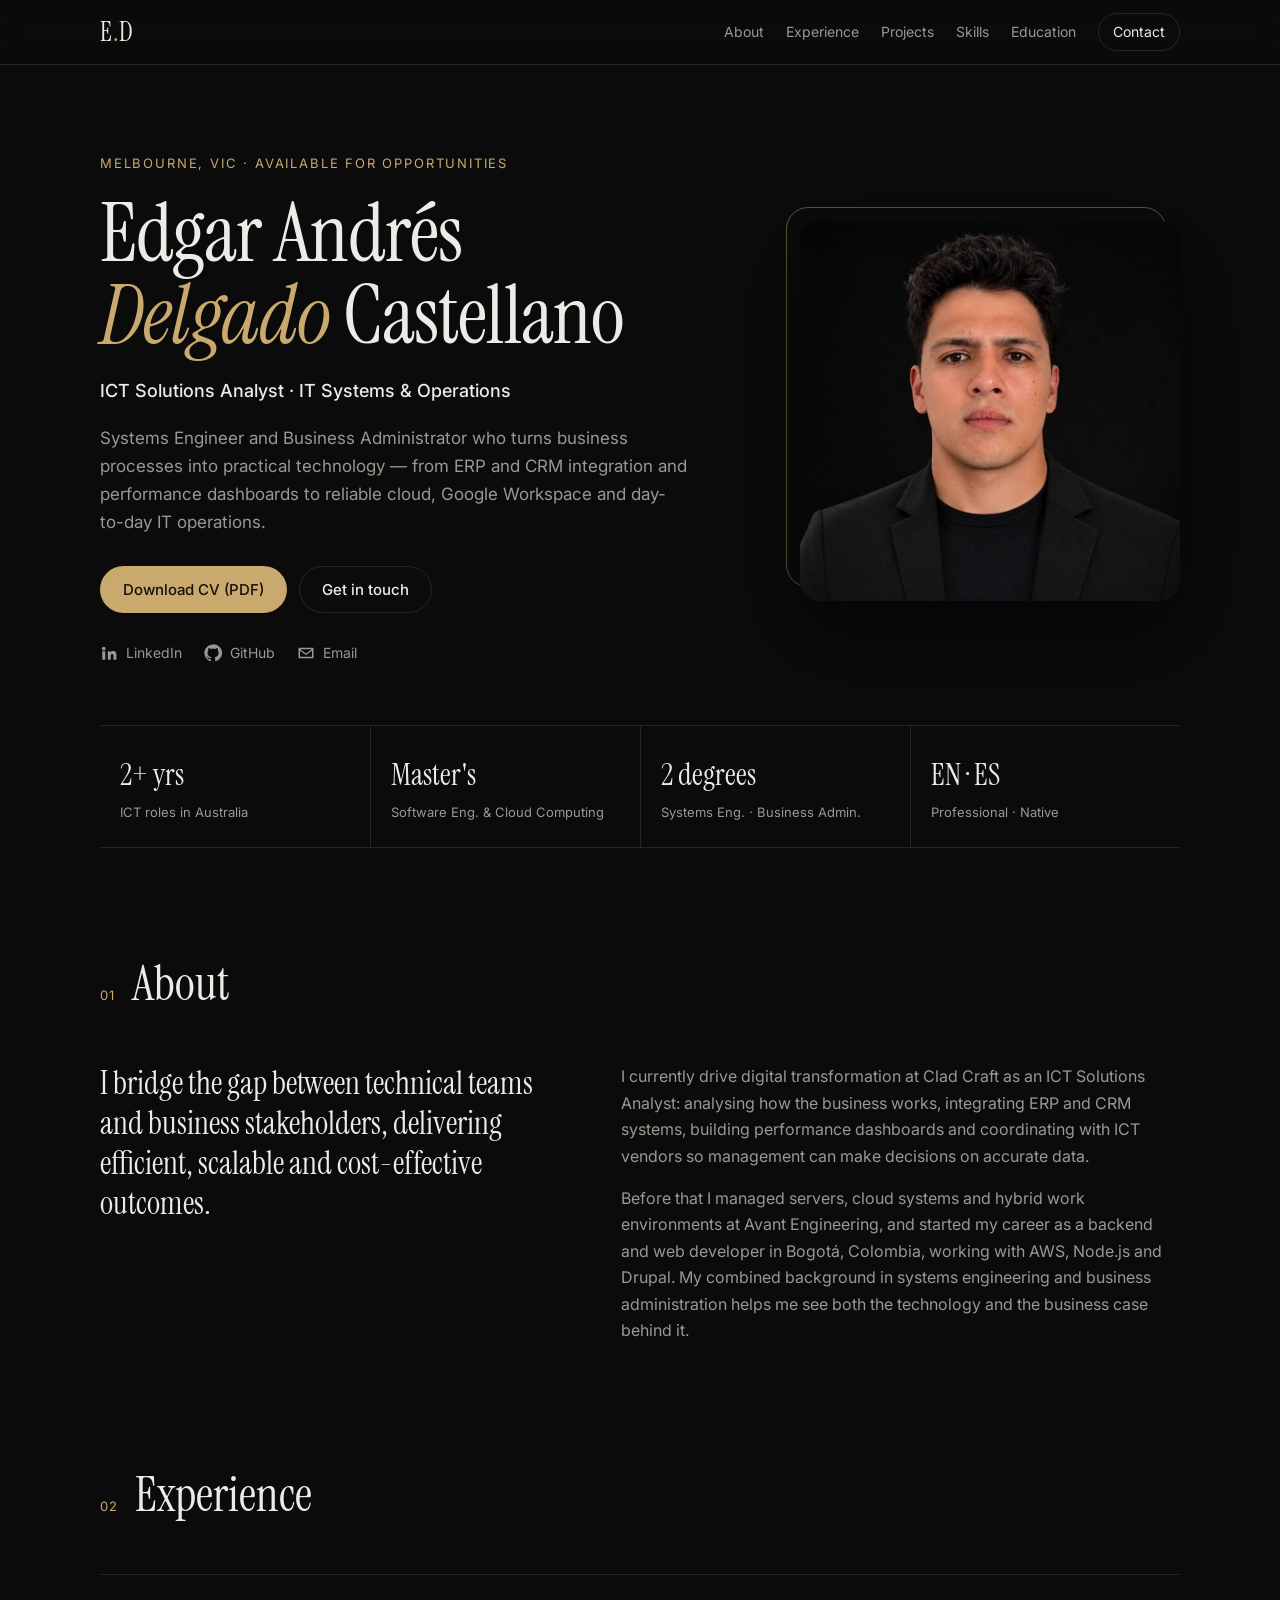
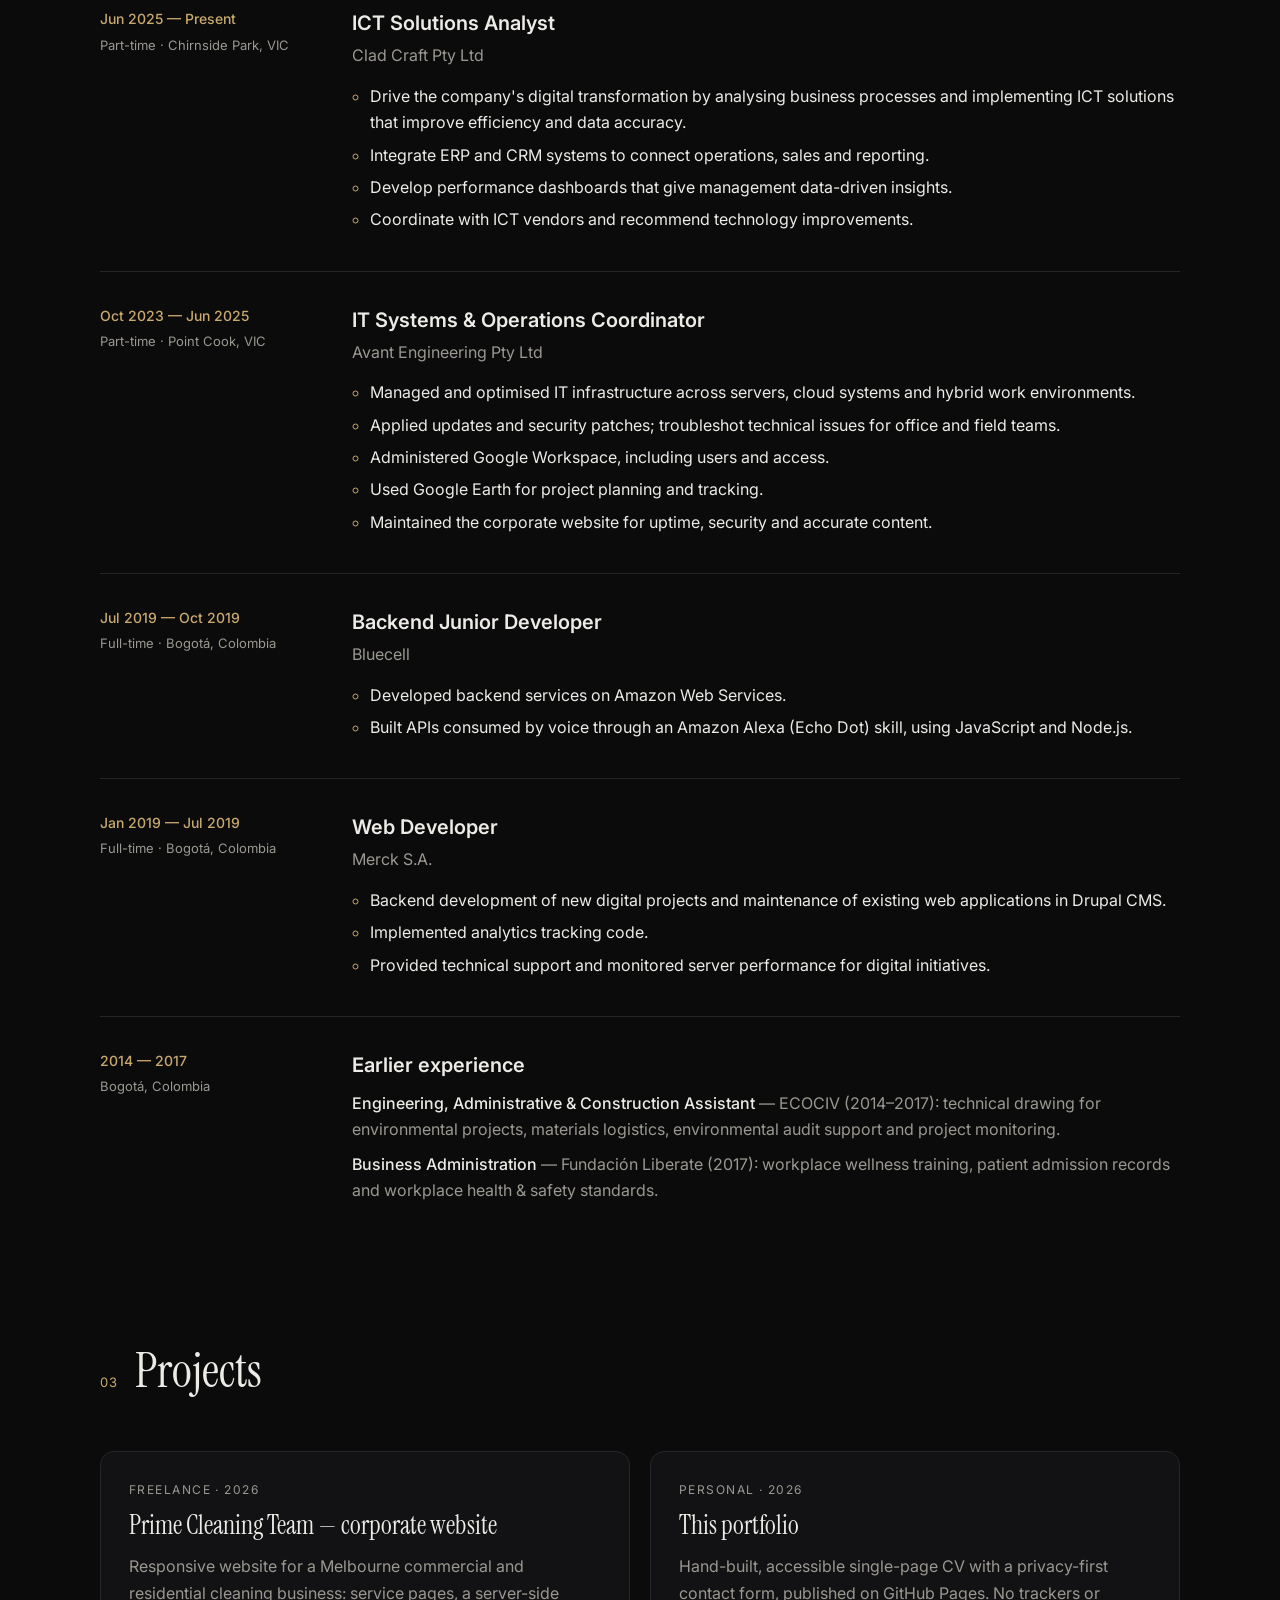
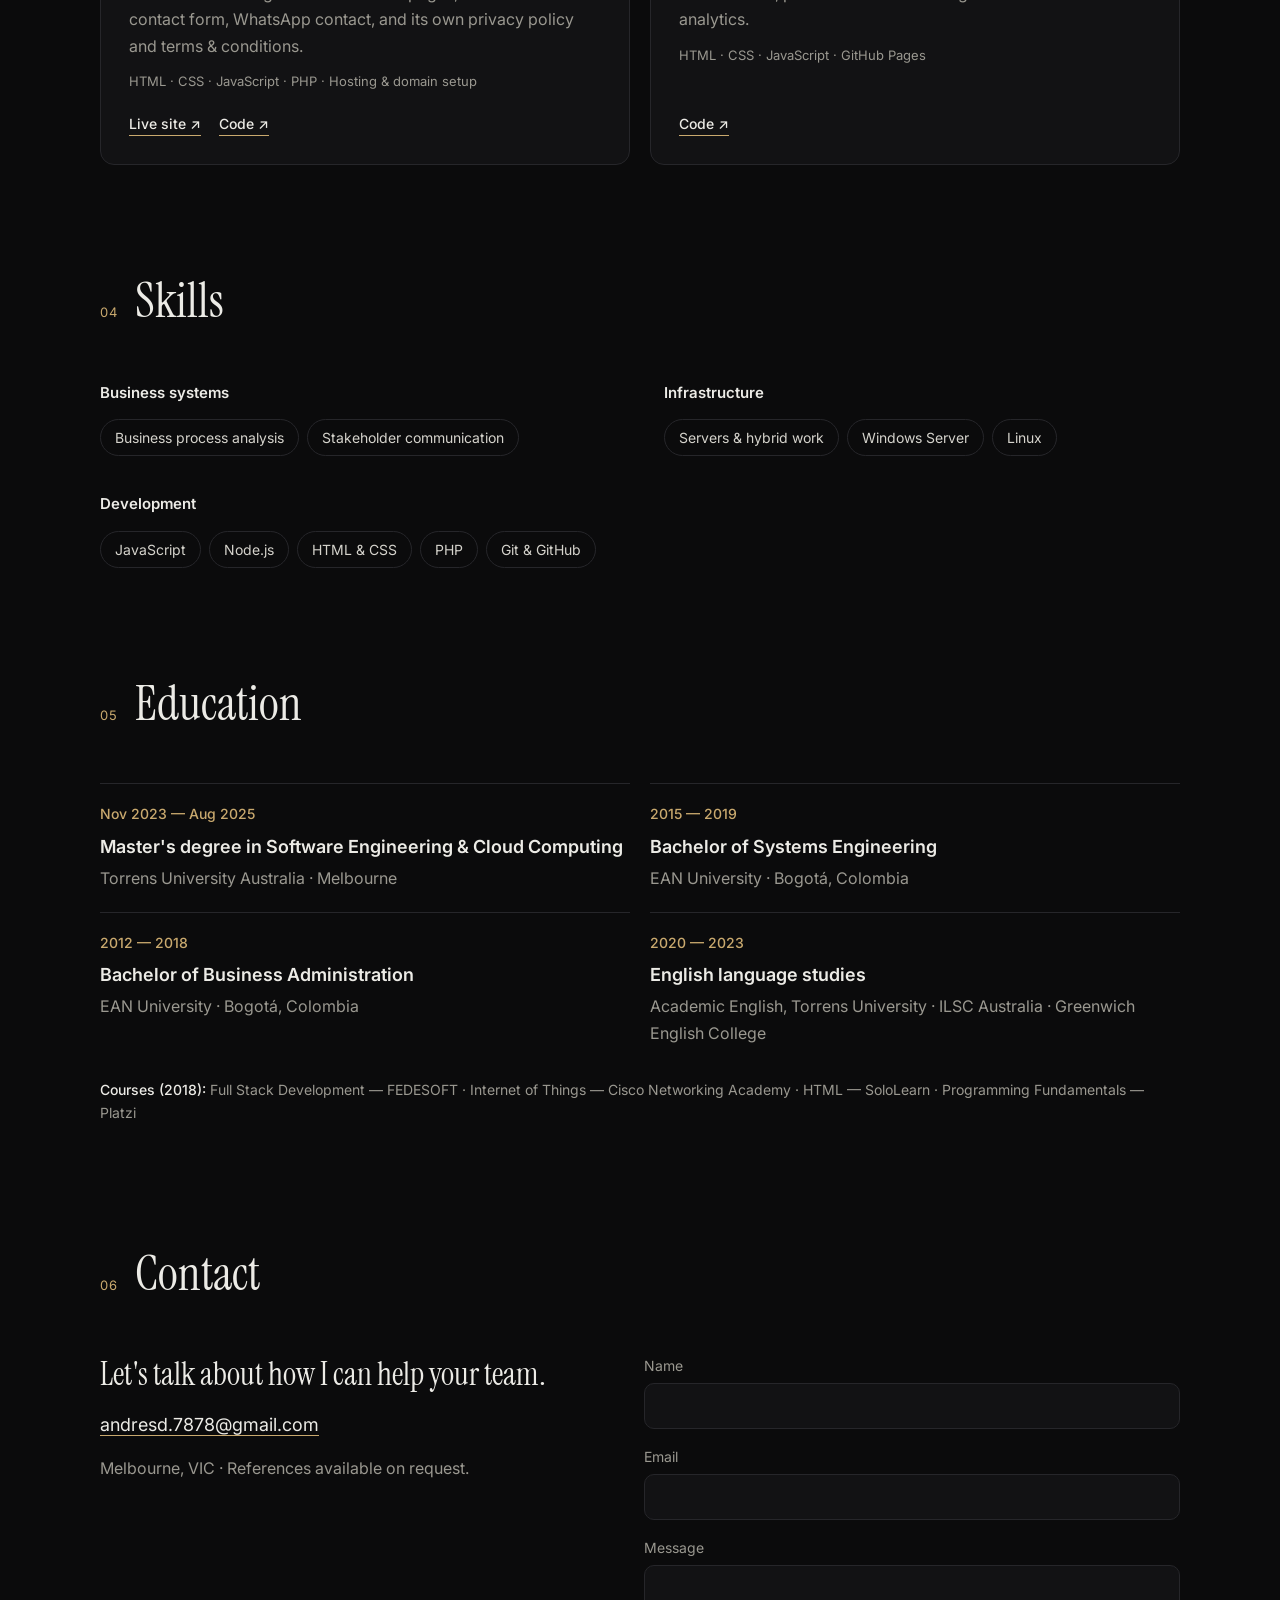
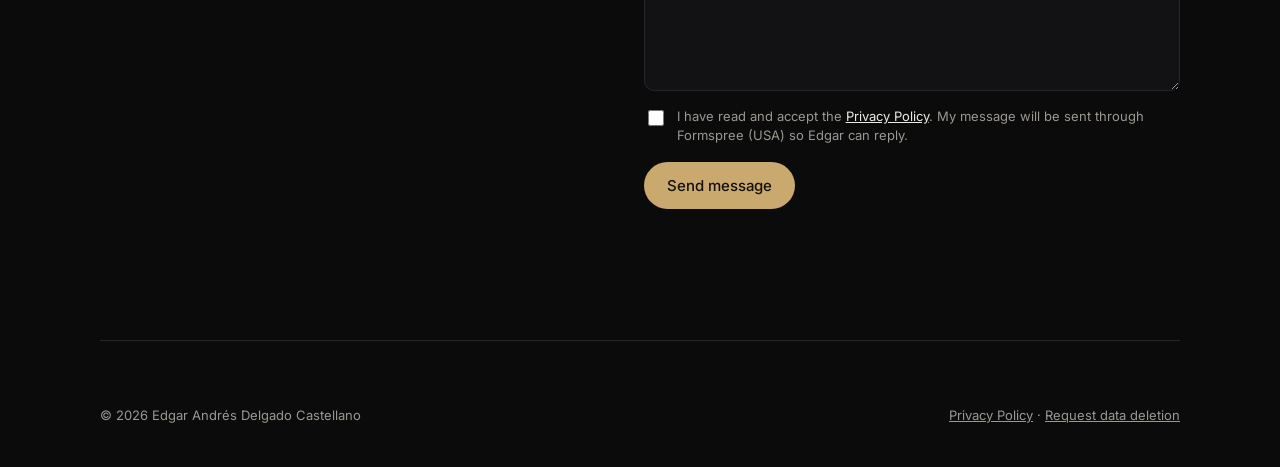
==== commit d9529674: "Trim skills list Co-Authored-By: Claude Opus 5.5 <noreply@anthropic.com>" ====
--- a/index.html
+++ b/index.html
@@ -194,19 +194,15 @@
       <div class="skills">
         <div>
           <h3>Business systems</h3>
-          <ul class="chips"><li>Business process analysis</li><li>ERP &amp; CRM integration</li><li>Performance dashboards</li><li>Vendor coordination</li><li>Stakeholder communication</li></ul>
-        </div>
-        <div>
-          <h3>Infrastructure &amp; cloud</h3>
-          <ul class="chips"><li>Google Workspace admin</li><li>Servers &amp; hybrid work</li><li>Windows Server</li><li>Linux</li><li>AWS</li><li>Azure</li><li>VMware / Hyper-V</li></ul>
-        </div>
-        <div>
-          <h3>Security &amp; support</h3>
-          <ul class="chips"><li>Patch management</li><li>User &amp; access control</li><li>Troubleshooting</li><li>Asset &amp; licence management</li><li>Website uptime</li></ul>
+          <ul class="chips"><li>Business process analysis</li><li>Stakeholder communication</li></ul>
+        </div>
+        <div>
+          <h3>Infrastructure</h3>
+          <ul class="chips"><li>Servers &amp; hybrid work</li><li>Windows Server</li><li>Linux</li></ul>
         </div>
         <div>
           <h3>Development</h3>
-          <ul class="chips"><li>JavaScript</li><li>Node.js</li><li>HTML &amp; CSS</li><li>PHP</li><li>Drupal</li><li>Git &amp; GitHub</li></ul>
+          <ul class="chips"><li>JavaScript</li><li>Node.js</li><li>HTML &amp; CSS</li><li>PHP</li><li>Git &amp; GitHub</li></ul>
         </div>
       </div>
     </section>
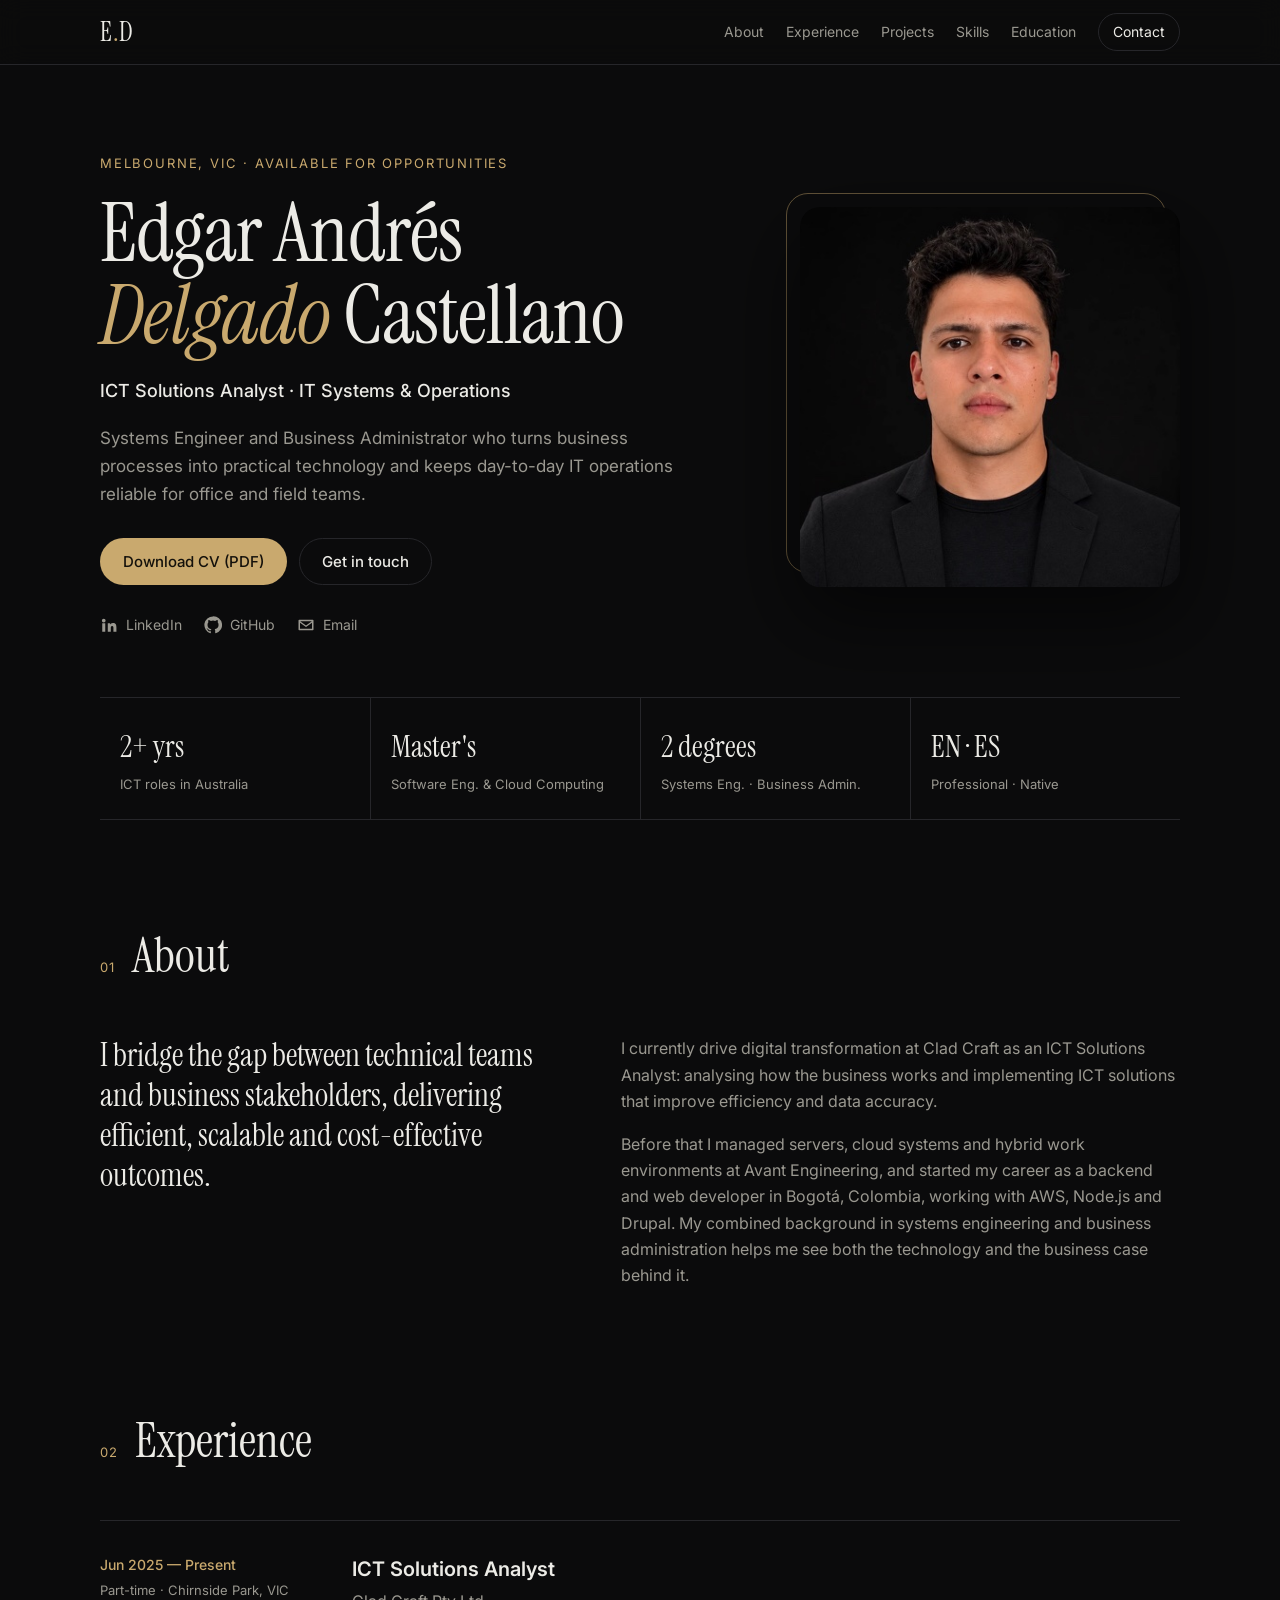
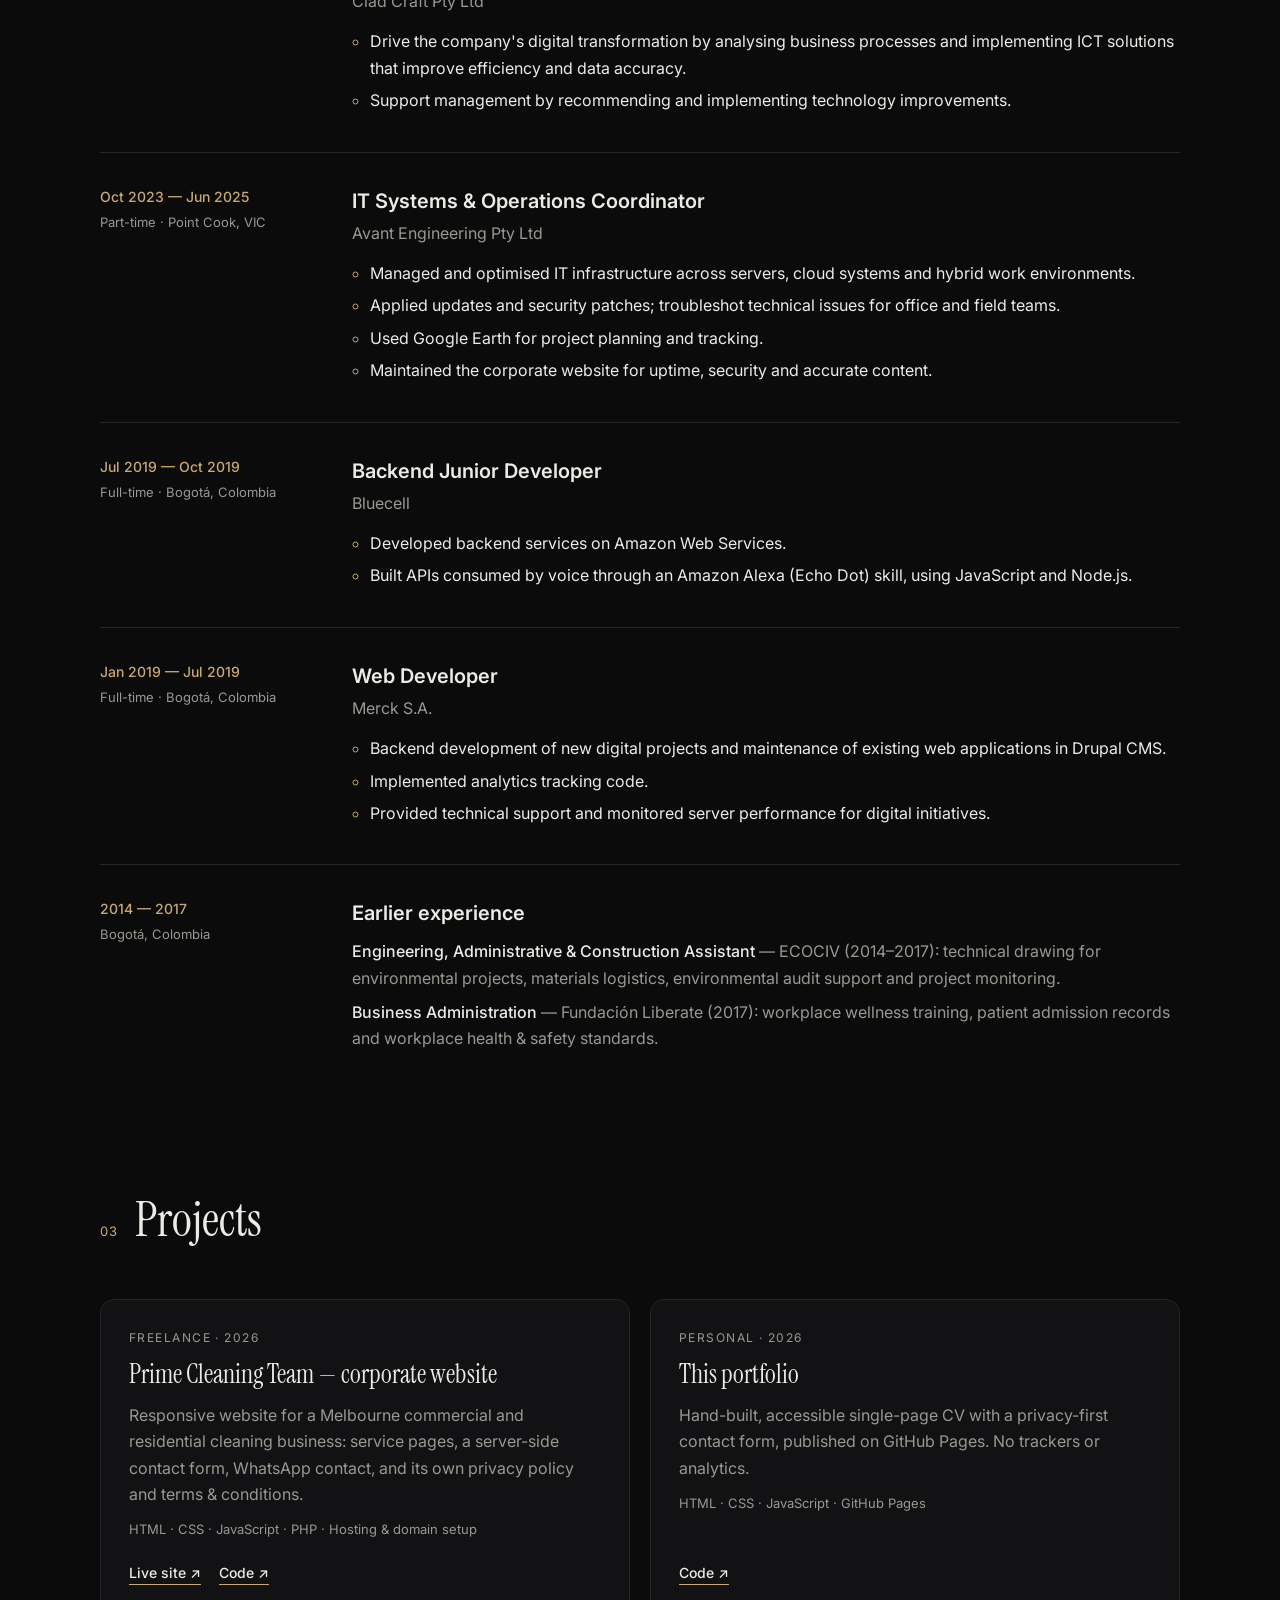
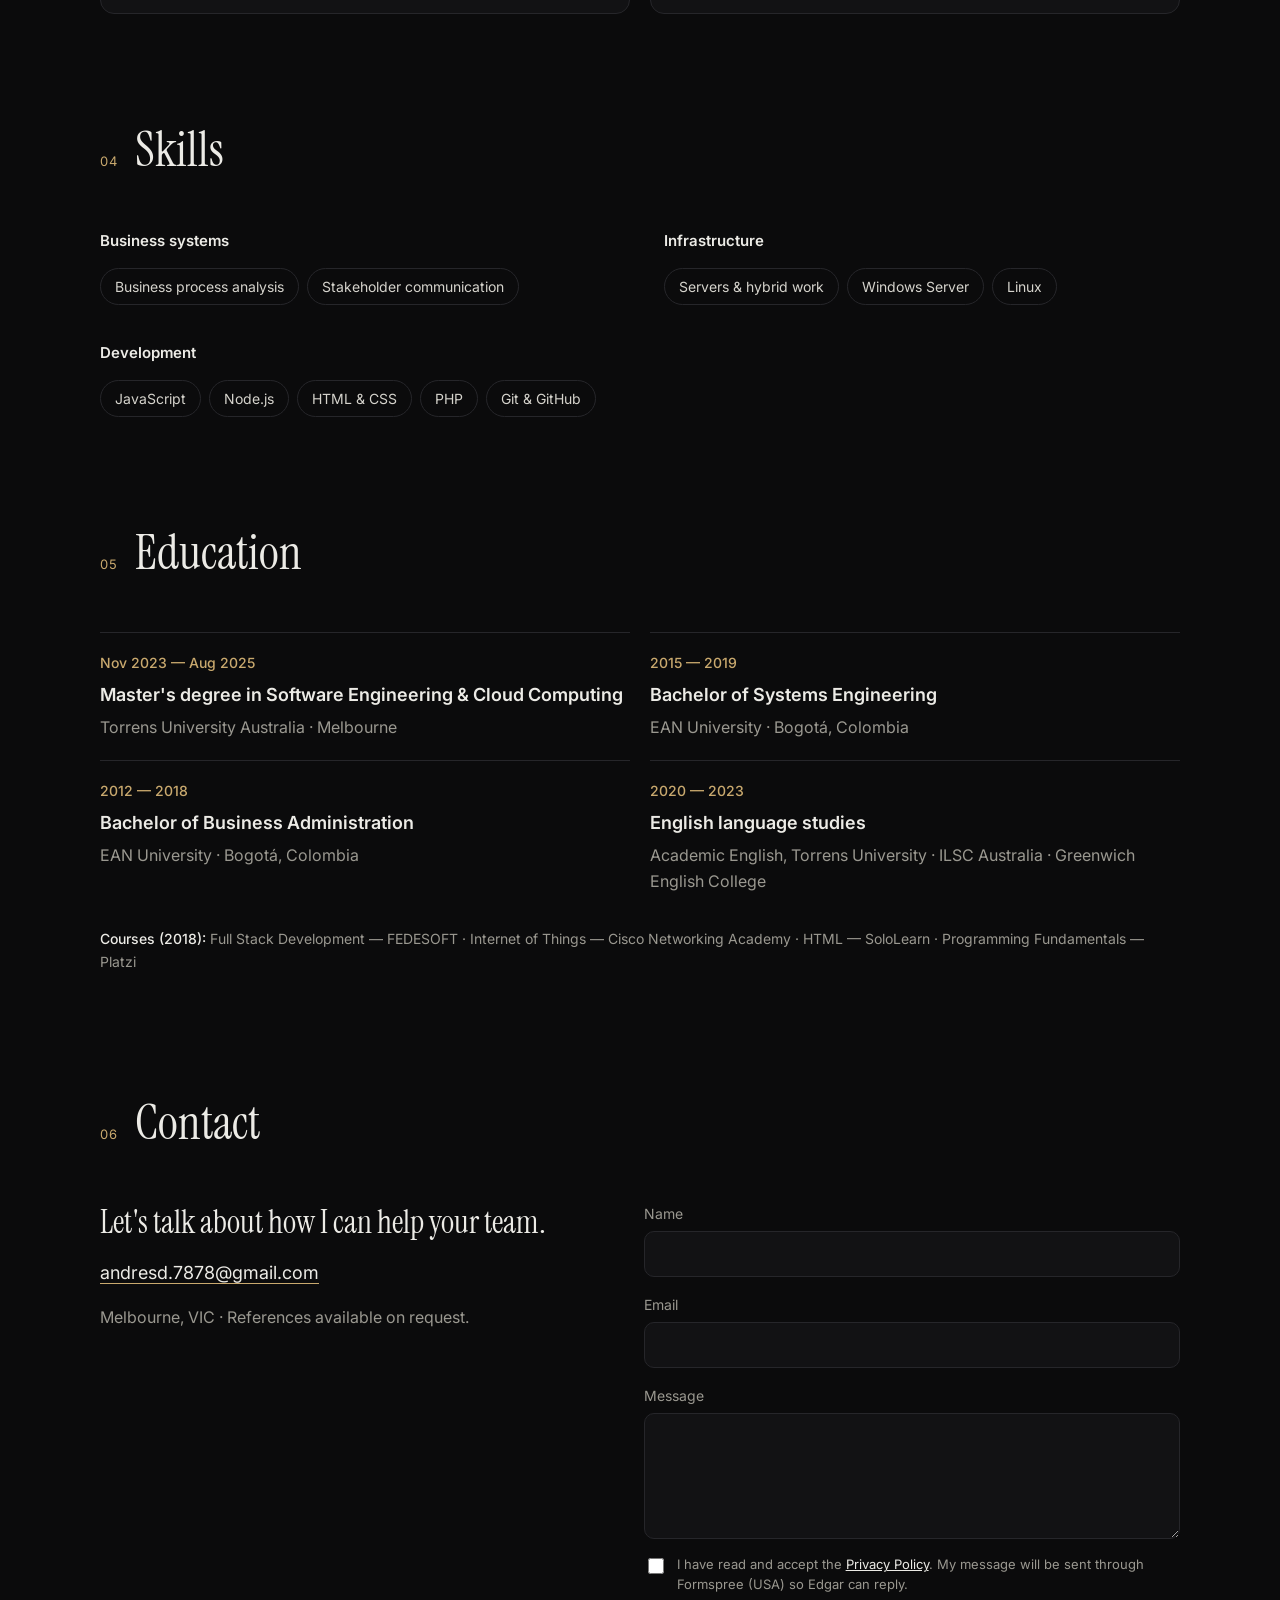
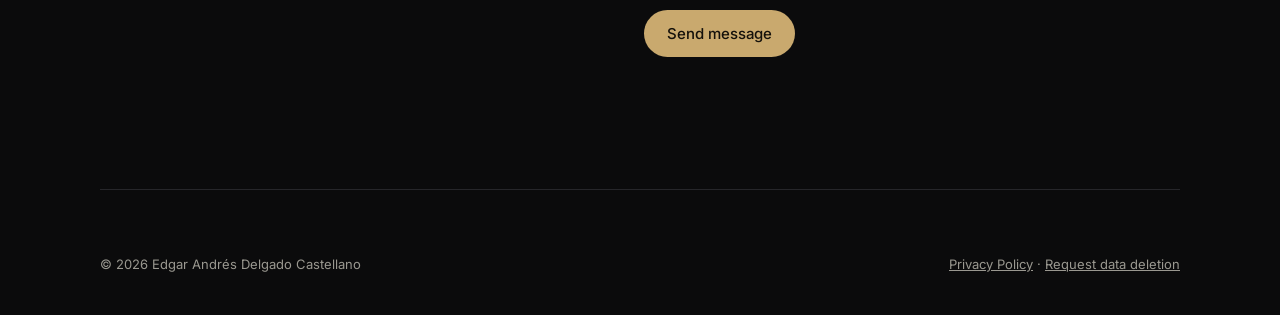
==== commit 0cc7805a: "Remove ERP/CRM, dashboards and Google Workspace mentions Co-Authored-By: Claude Opus 5.5 <noreply@an" ====
--- a/index.html
+++ b/index.html
@@ -42,8 +42,8 @@
         <p class="role">ICT Solutions Analyst · IT Systems &amp; Operations</p>
         <p class="lede">
           Systems Engineer and Business Administrator who turns business processes into
-          practical technology — from ERP and CRM integration and performance dashboards
-          to reliable cloud, Google Workspace and day-to-day IT operations.
+          practical technology and keeps day-to-day IT operations reliable for office
+          and field teams.
         </p>
         <div class="actions">
           <a class="btn btn-primary" href="assets/Edgar-Delgado-CV.pdf" download>Download CV (PDF)</a>
@@ -82,9 +82,8 @@
         <div>
           <p>
             I currently drive digital transformation at Clad Craft as an ICT Solutions Analyst:
-            analysing how the business works, integrating ERP and CRM systems, building
-            performance dashboards and coordinating with ICT vendors so management can
-            make decisions on accurate data.
+            analysing how the business works and implementing ICT solutions that improve
+            efficiency and data accuracy.
           </p>
           <p>
             Before that I managed servers, cloud systems and hybrid work environments at
@@ -108,9 +107,7 @@
             <p class="org">Clad Craft Pty Ltd</p>
             <ul>
               <li>Drive the company's digital transformation by analysing business processes and implementing ICT solutions that improve efficiency and data accuracy.</li>
-              <li>Integrate ERP and CRM systems to connect operations, sales and reporting.</li>
-              <li>Develop performance dashboards that give management data-driven insights.</li>
-              <li>Coordinate with ICT vendors and recommend technology improvements.</li>
+              <li>Support management by recommending and implementing technology improvements.</li>
             </ul>
           </div>
         </li>
@@ -122,7 +119,6 @@
             <ul>
               <li>Managed and optimised IT infrastructure across servers, cloud systems and hybrid work environments.</li>
               <li>Applied updates and security patches; troubleshot technical issues for office and field teams.</li>
-              <li>Administered Google Workspace, including users and access.</li>
               <li>Used Google Earth for project planning and tracking.</li>
               <li>Maintained the corporate website for uptime, security and accurate content.</li>
             </ul>
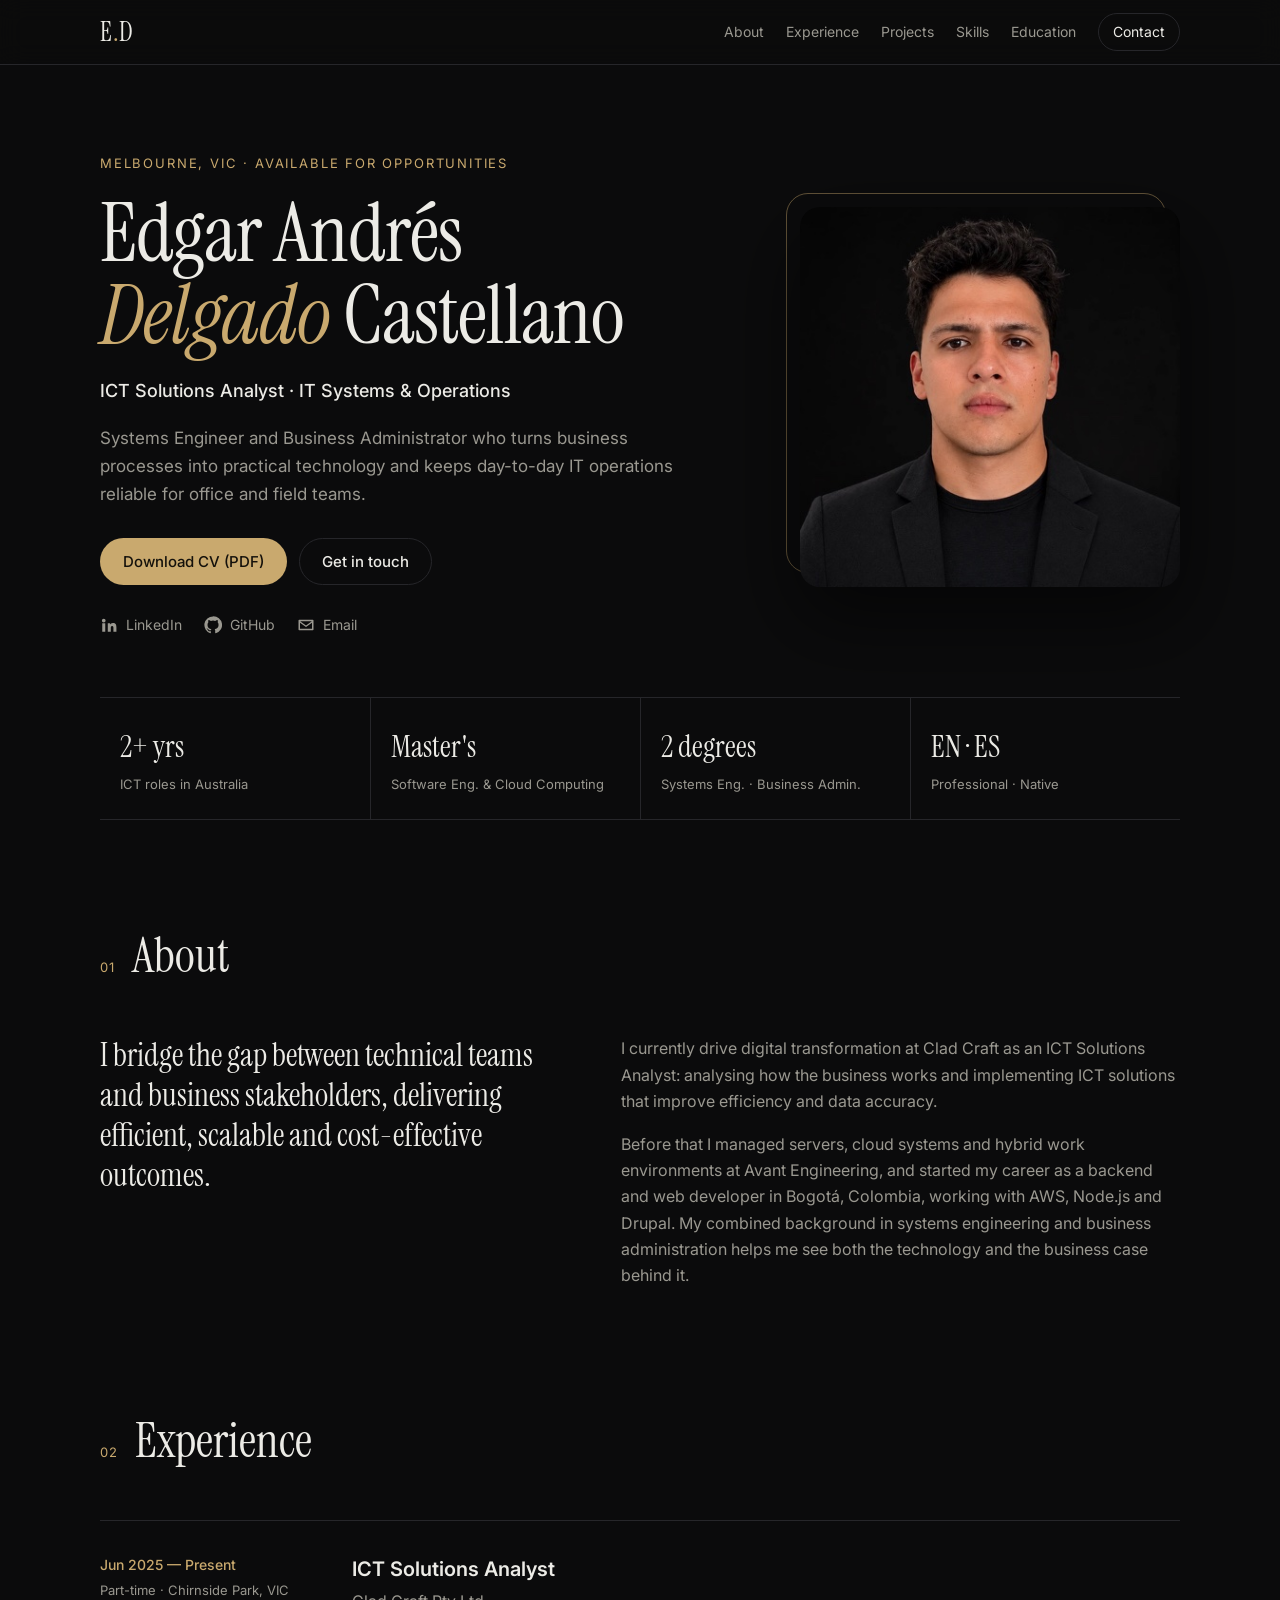
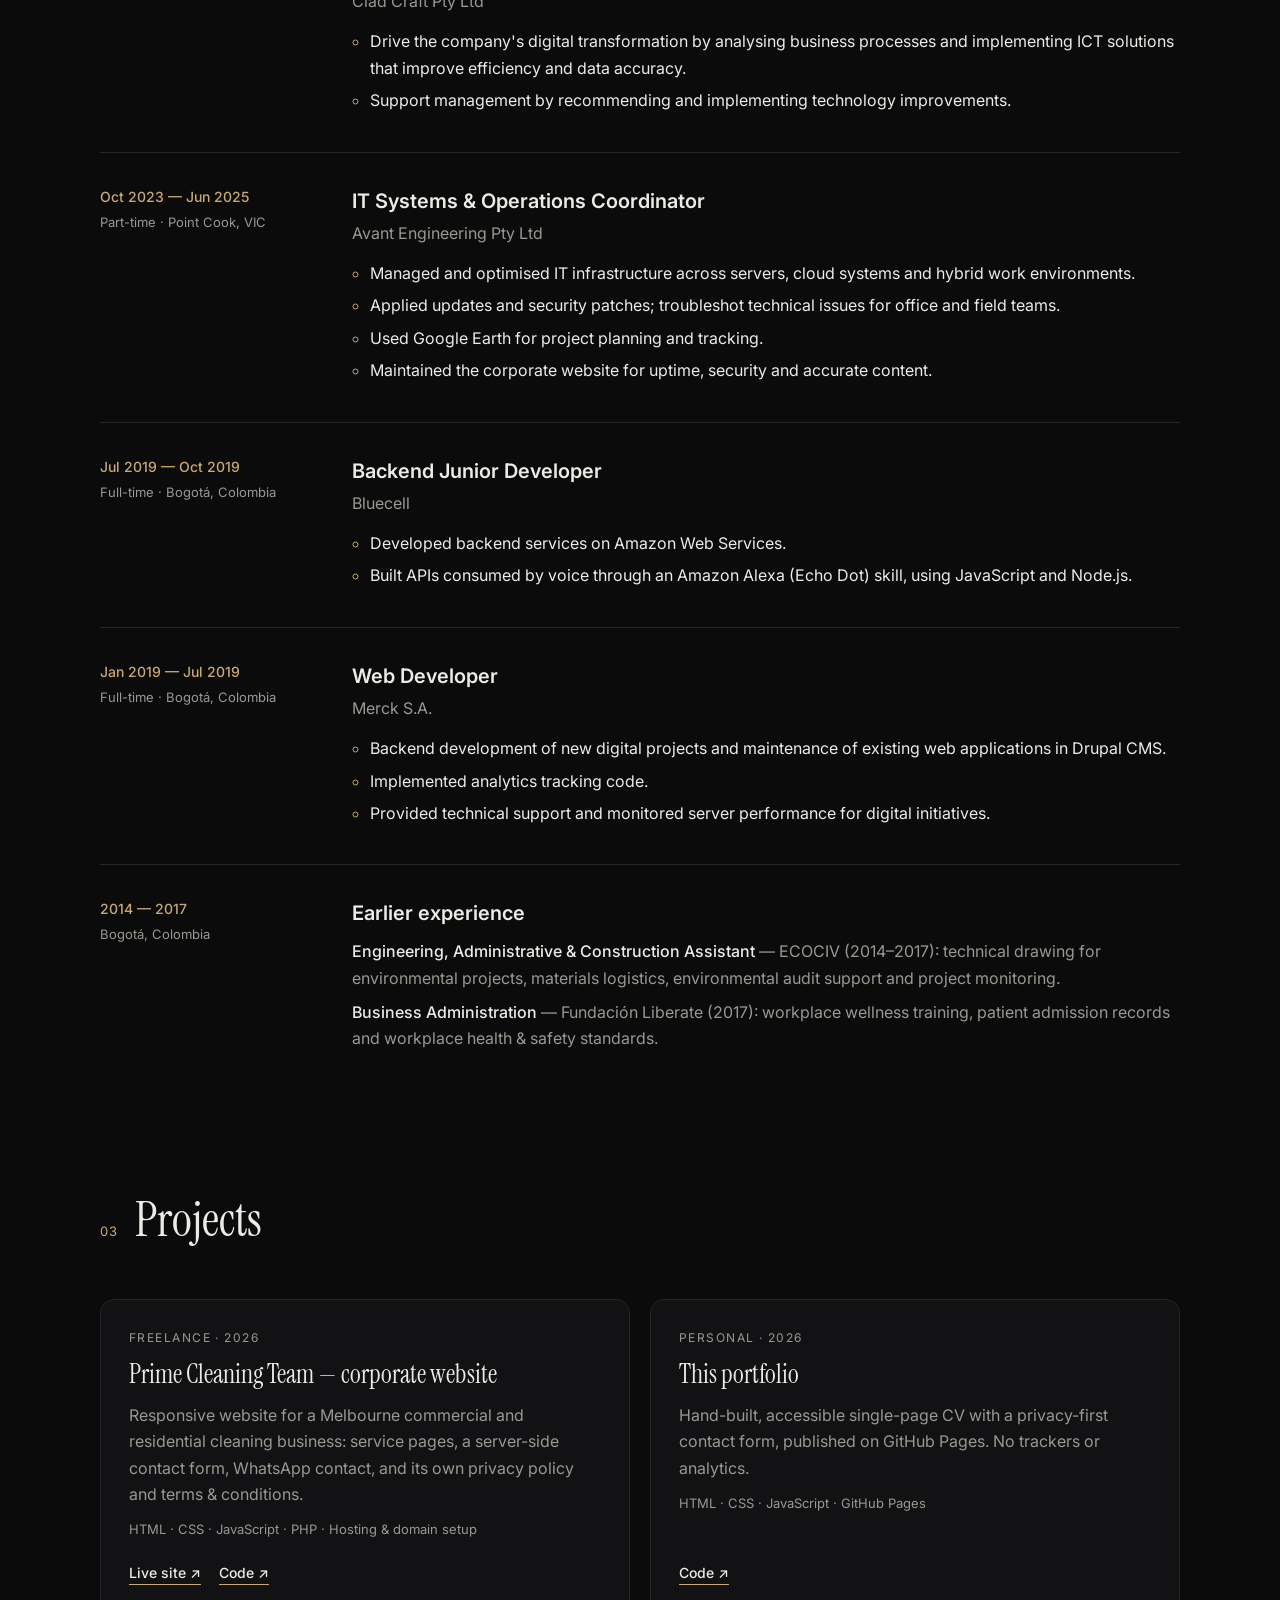
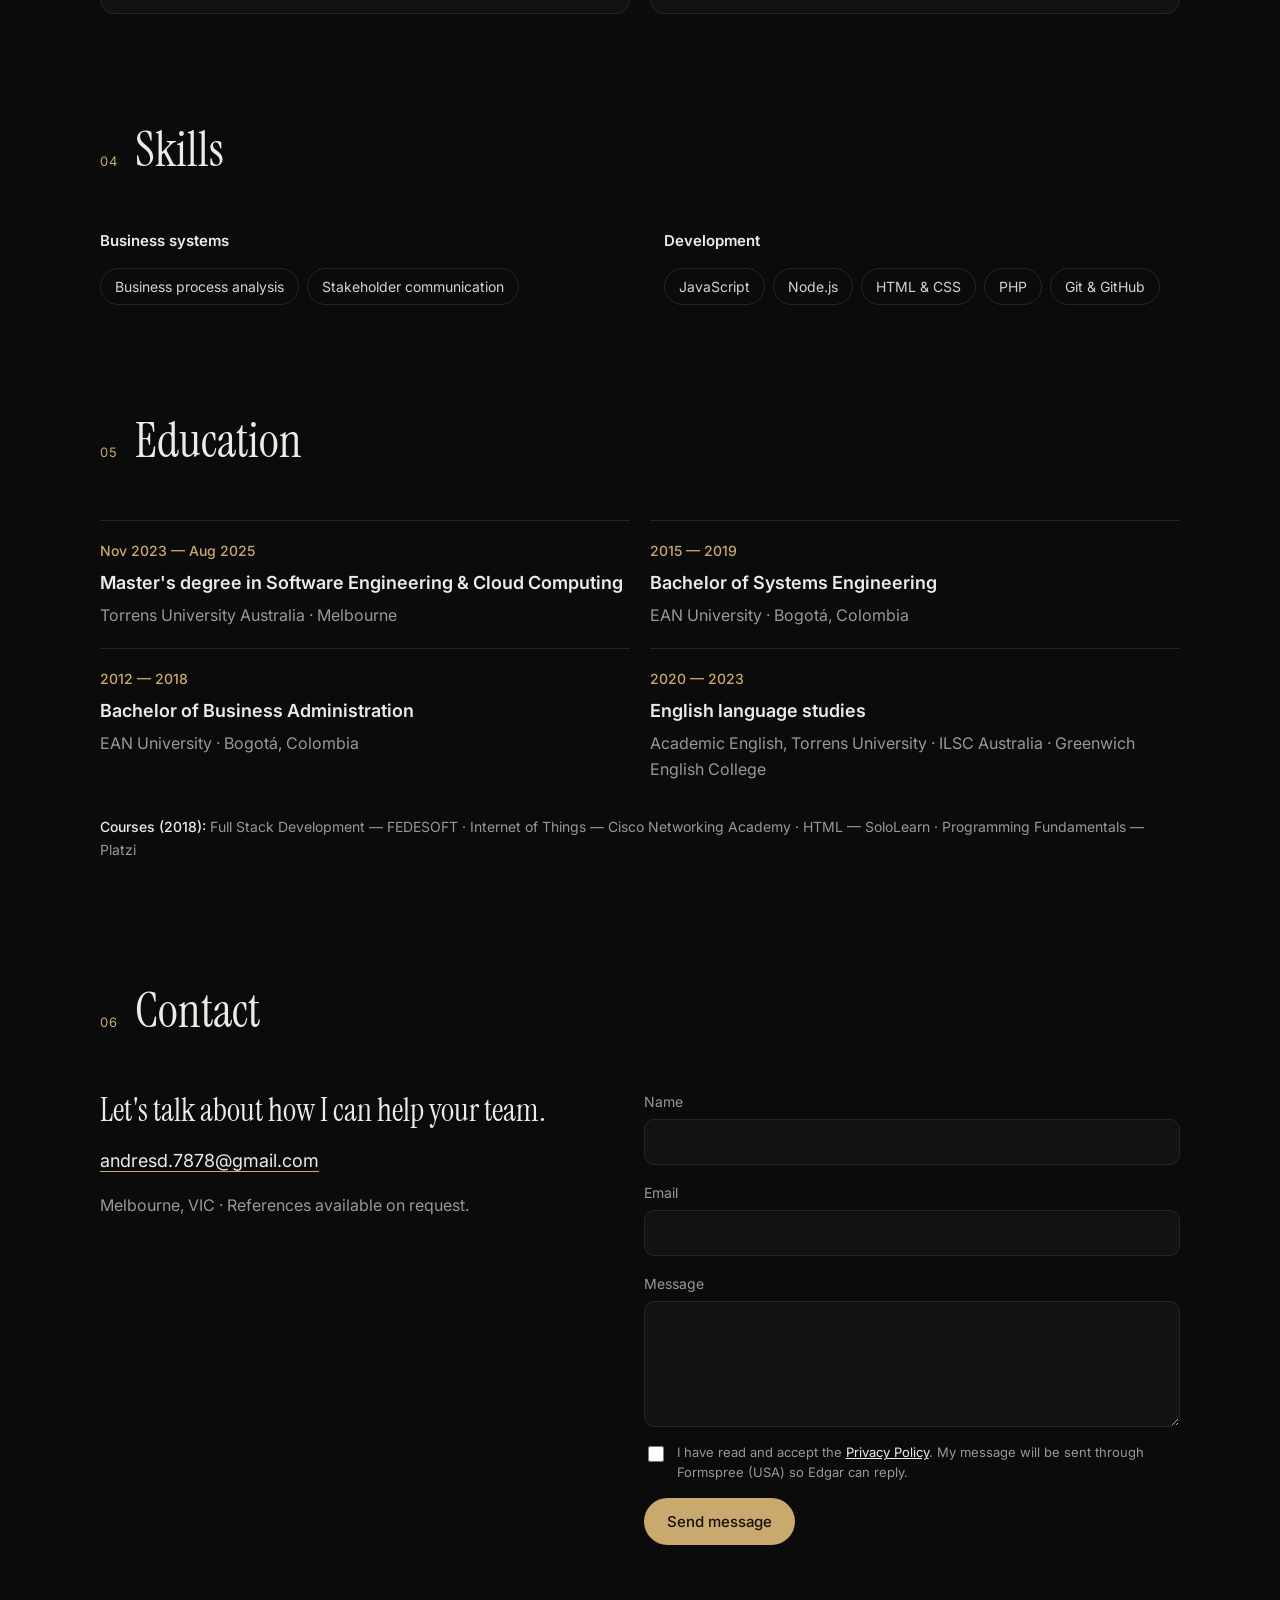
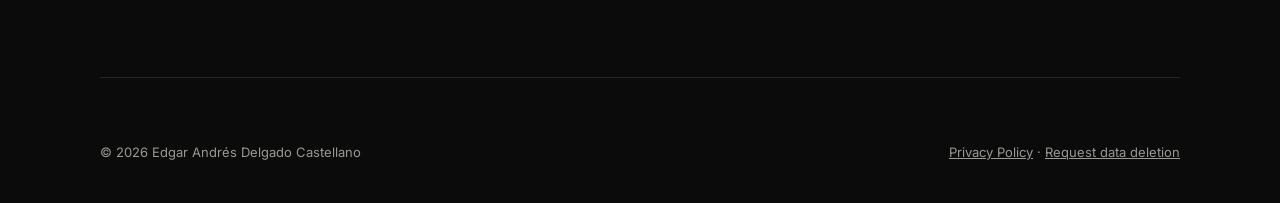
==== commit 9714aa0c: "Remove infrastructure skills Co-Authored-By: Claude Opus 5.5 <noreply@anthropic.com>" ====
--- a/index.html
+++ b/index.html
@@ -193,10 +193,6 @@
           <ul class="chips"><li>Business process analysis</li><li>Stakeholder communication</li></ul>
         </div>
         <div>
-          <h3>Infrastructure</h3>
-          <ul class="chips"><li>Servers &amp; hybrid work</li><li>Windows Server</li><li>Linux</li></ul>
-        </div>
-        <div>
           <h3>Development</h3>
           <ul class="chips"><li>JavaScript</li><li>Node.js</li><li>HTML &amp; CSS</li><li>PHP</li><li>Git &amp; GitHub</li></ul>
         </div>
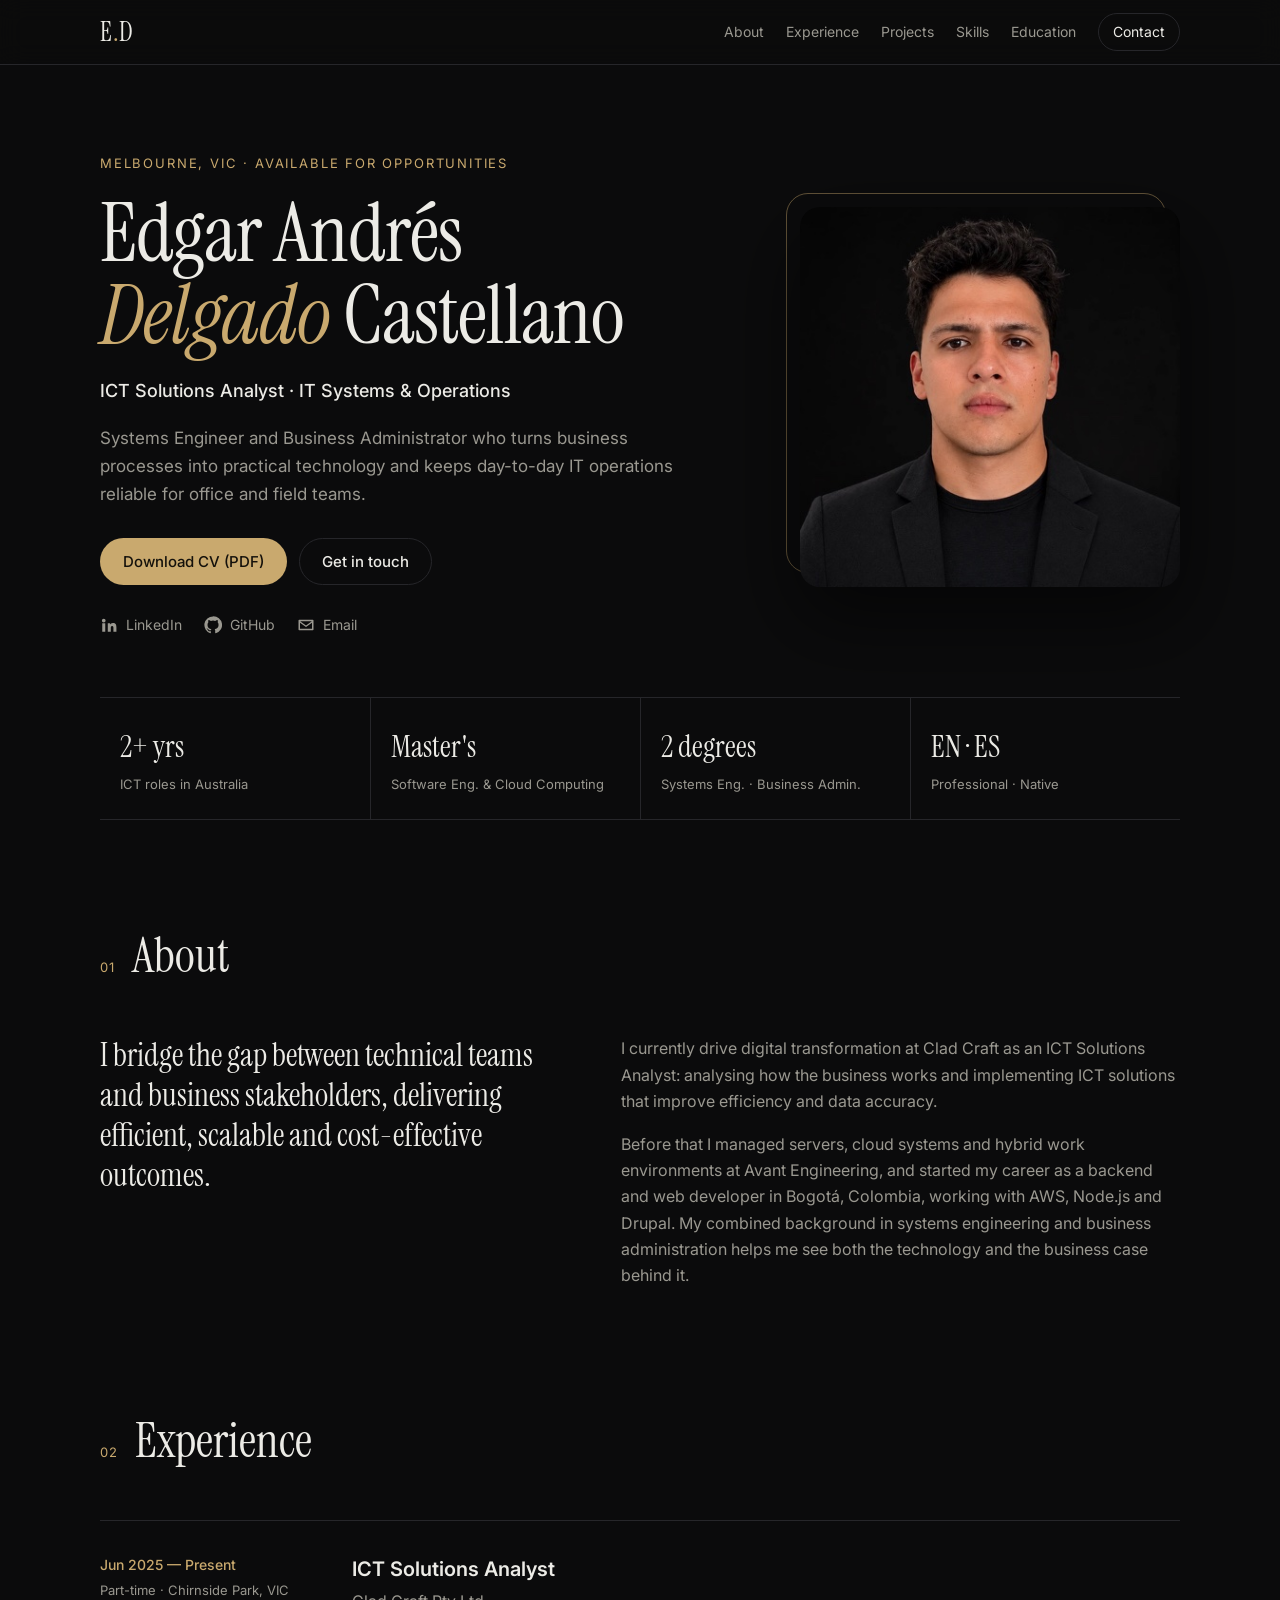
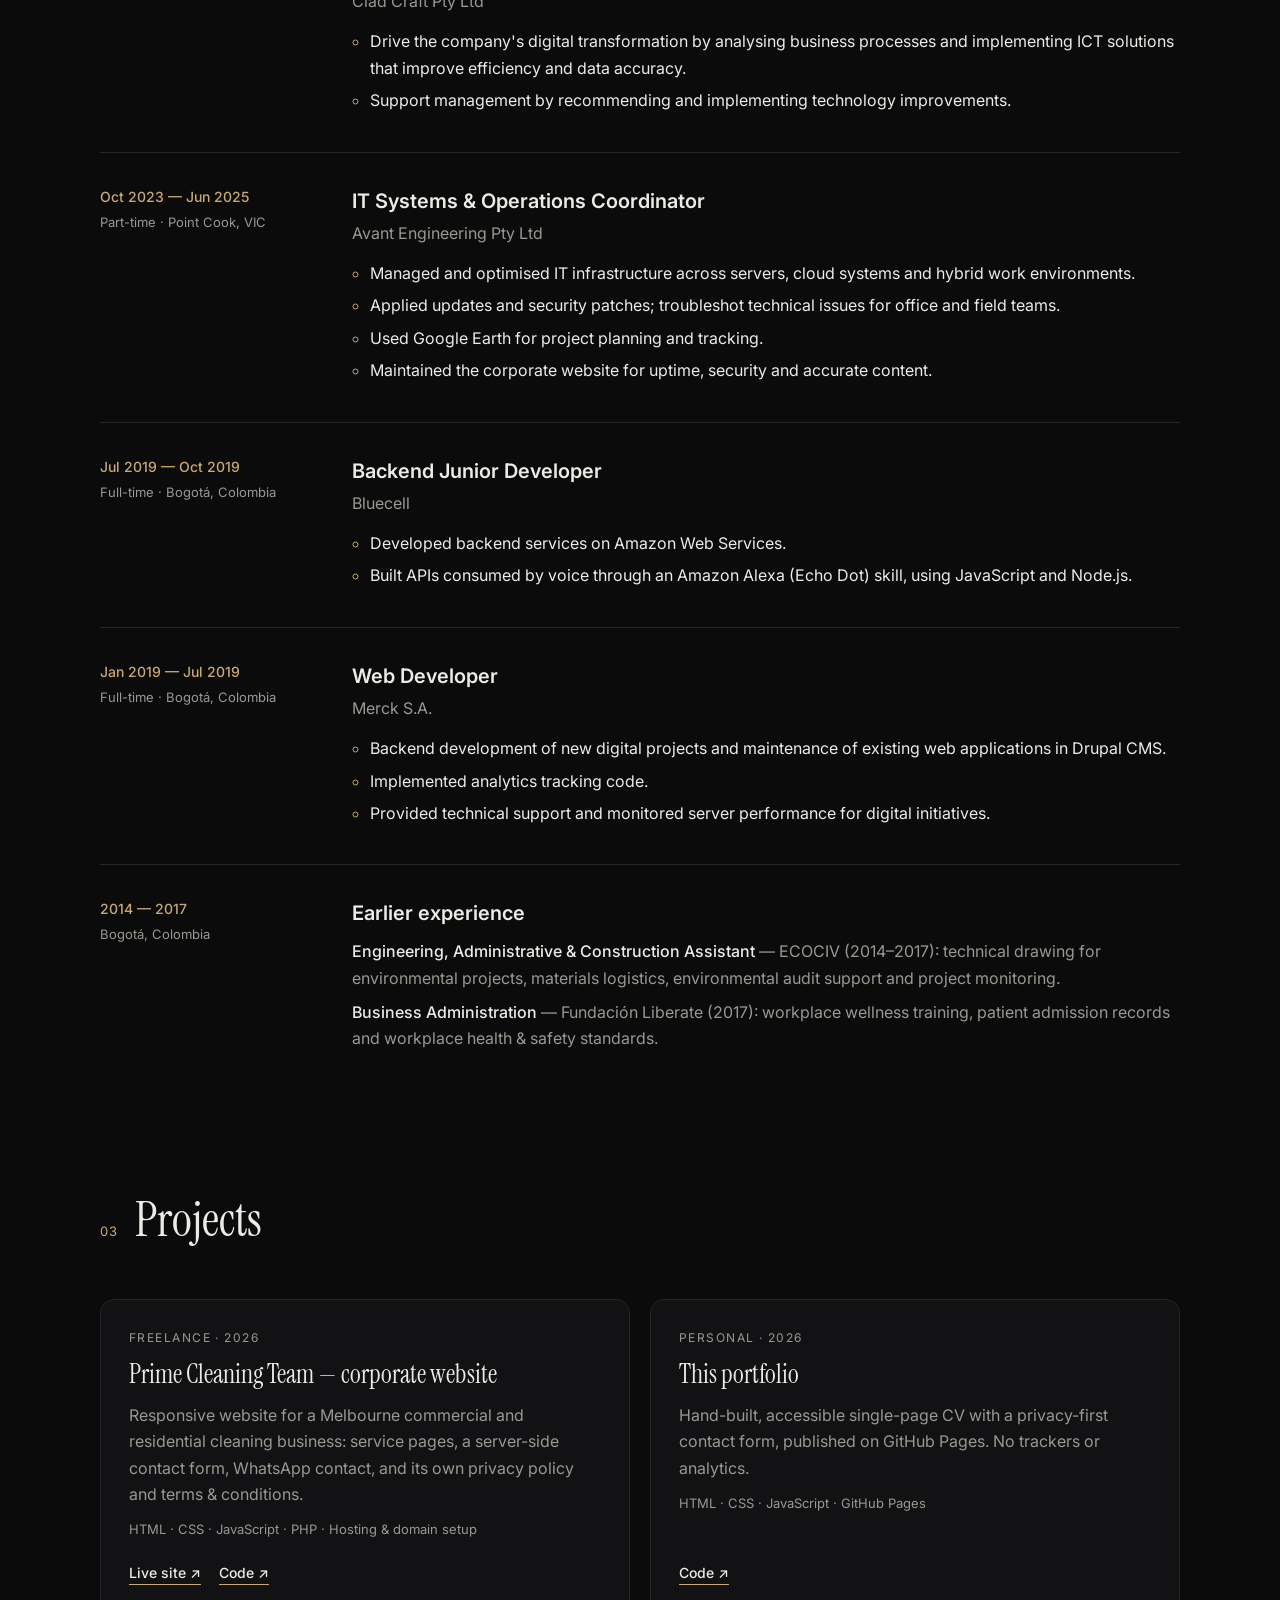
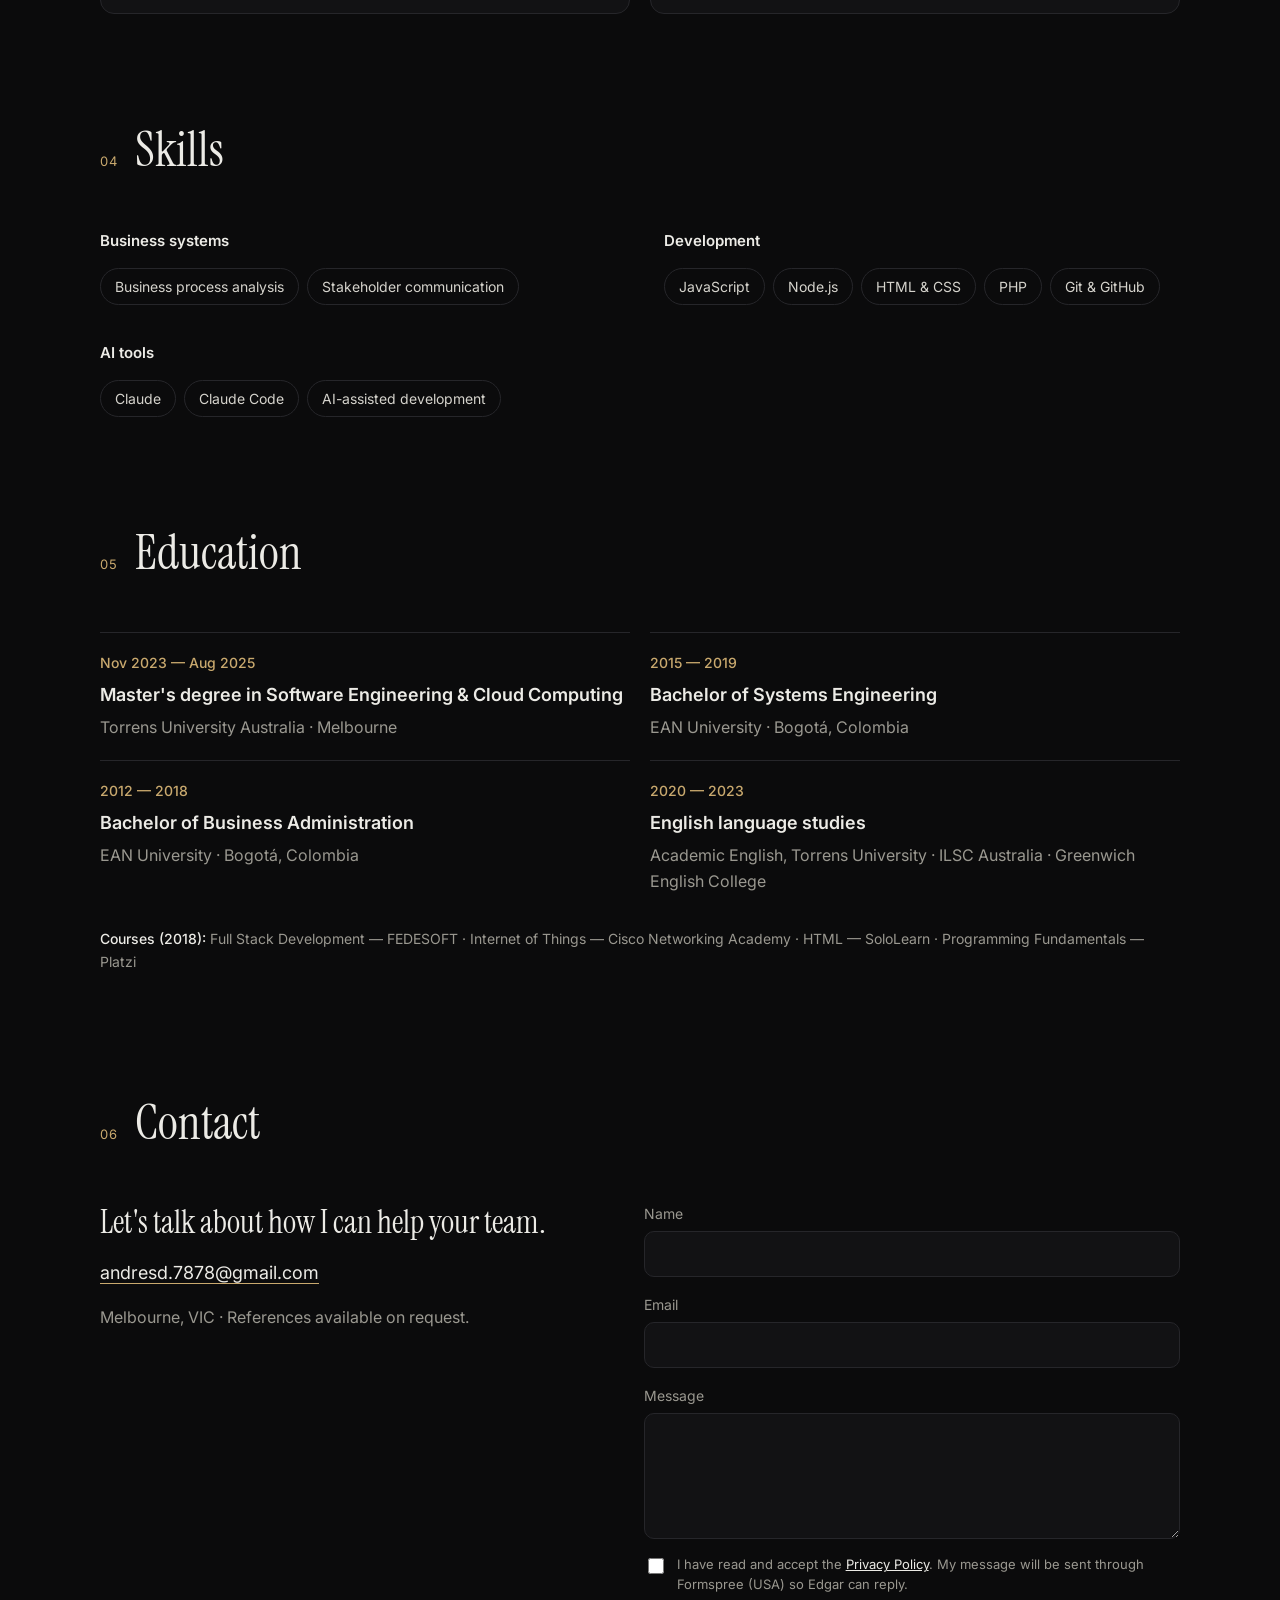
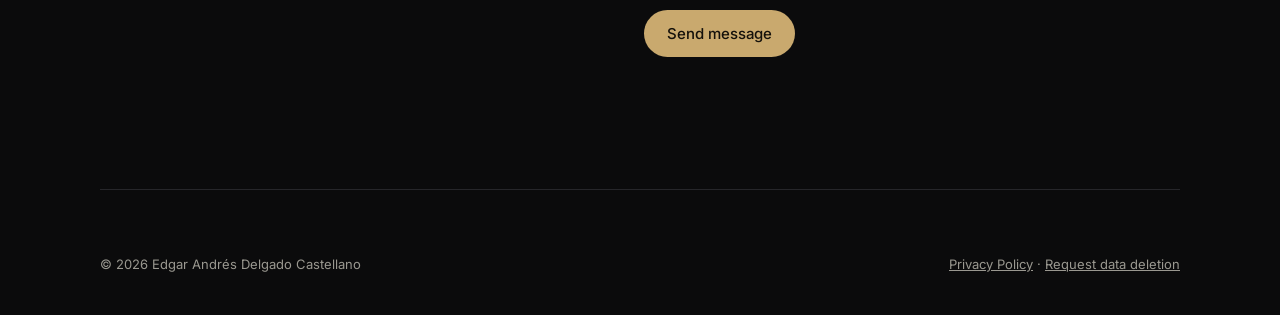
==== commit e09e7b4f: "Add AI tools skills Co-Authored-By: Claude Opus 5.5 <noreply@anthropic.com>" ====
--- a/index.html
+++ b/index.html
@@ -196,6 +196,10 @@
           <h3>Development</h3>
           <ul class="chips"><li>JavaScript</li><li>Node.js</li><li>HTML &amp; CSS</li><li>PHP</li><li>Git &amp; GitHub</li></ul>
         </div>
+        <div>
+          <h3>AI tools</h3>
+          <ul class="chips"><li>Claude</li><li>Claude Code</li><li>AI-assisted development</li></ul>
+        </div>
       </div>
     </section>
 
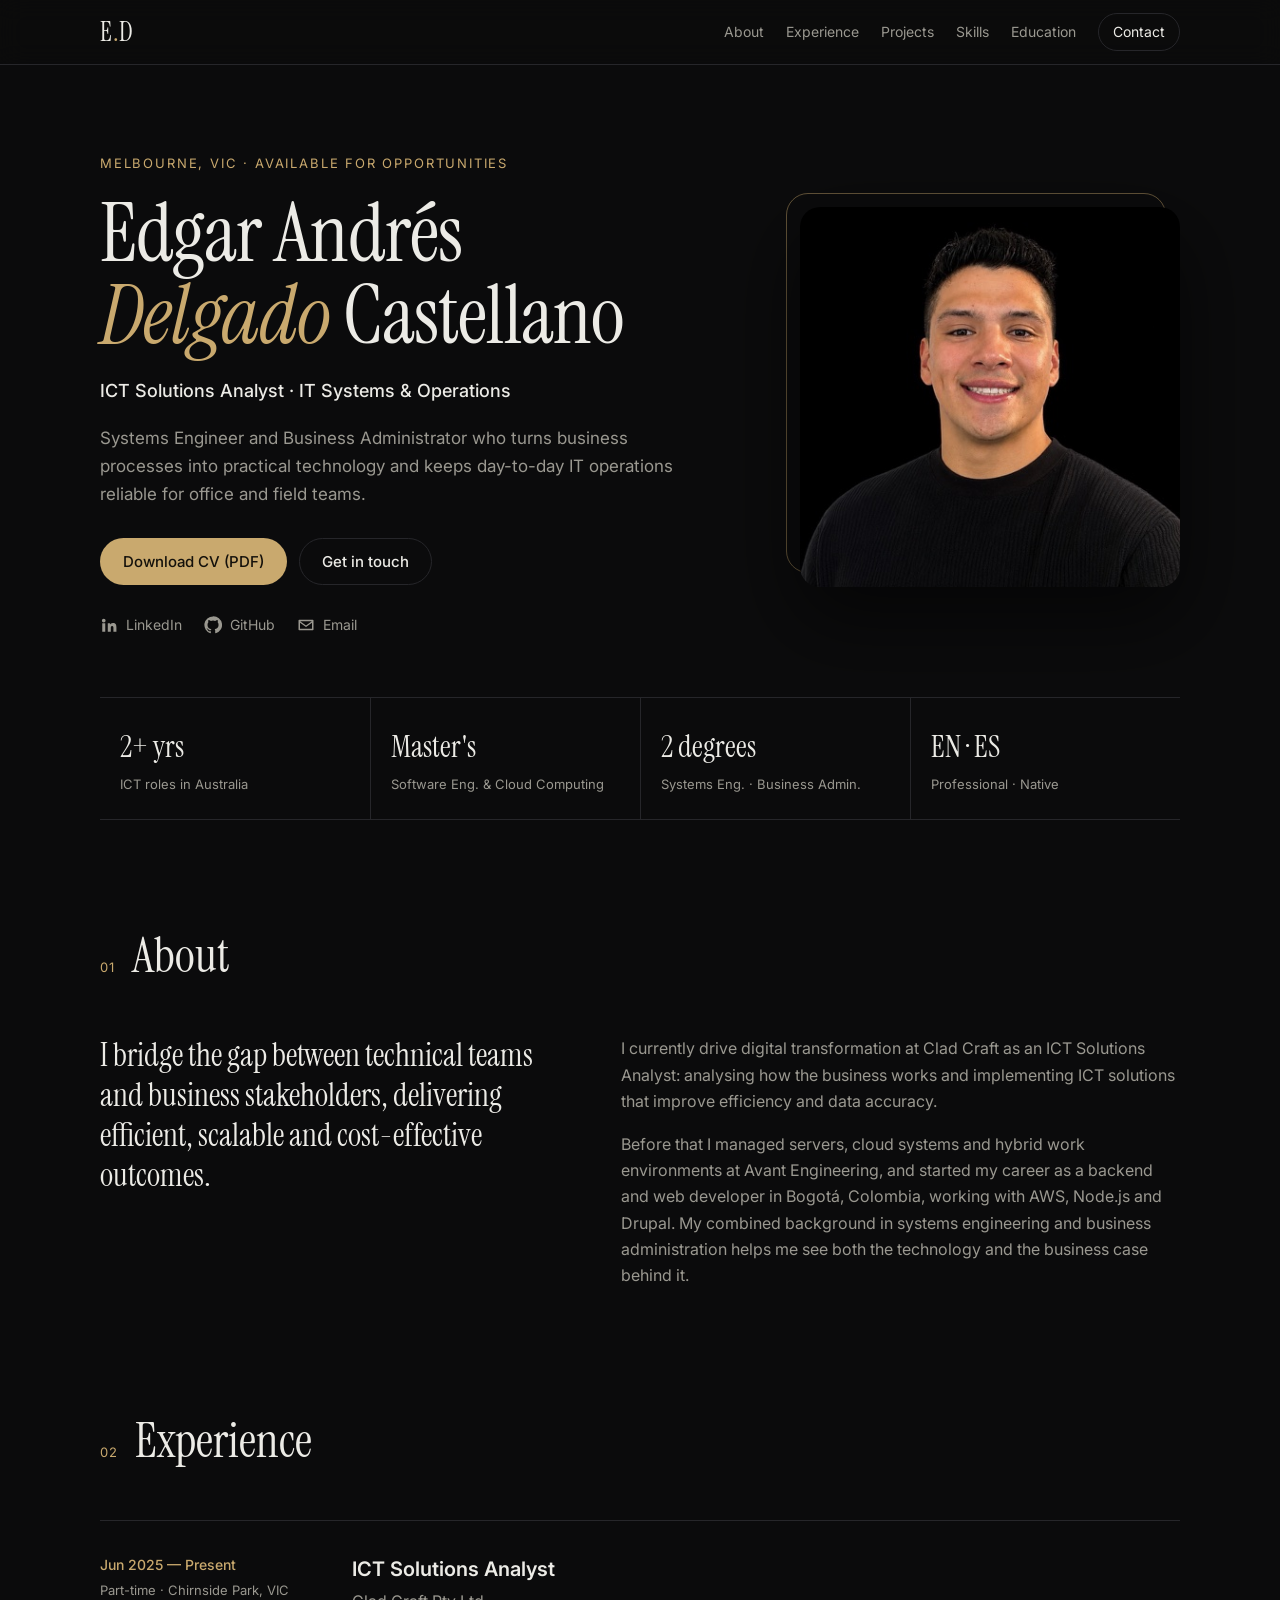
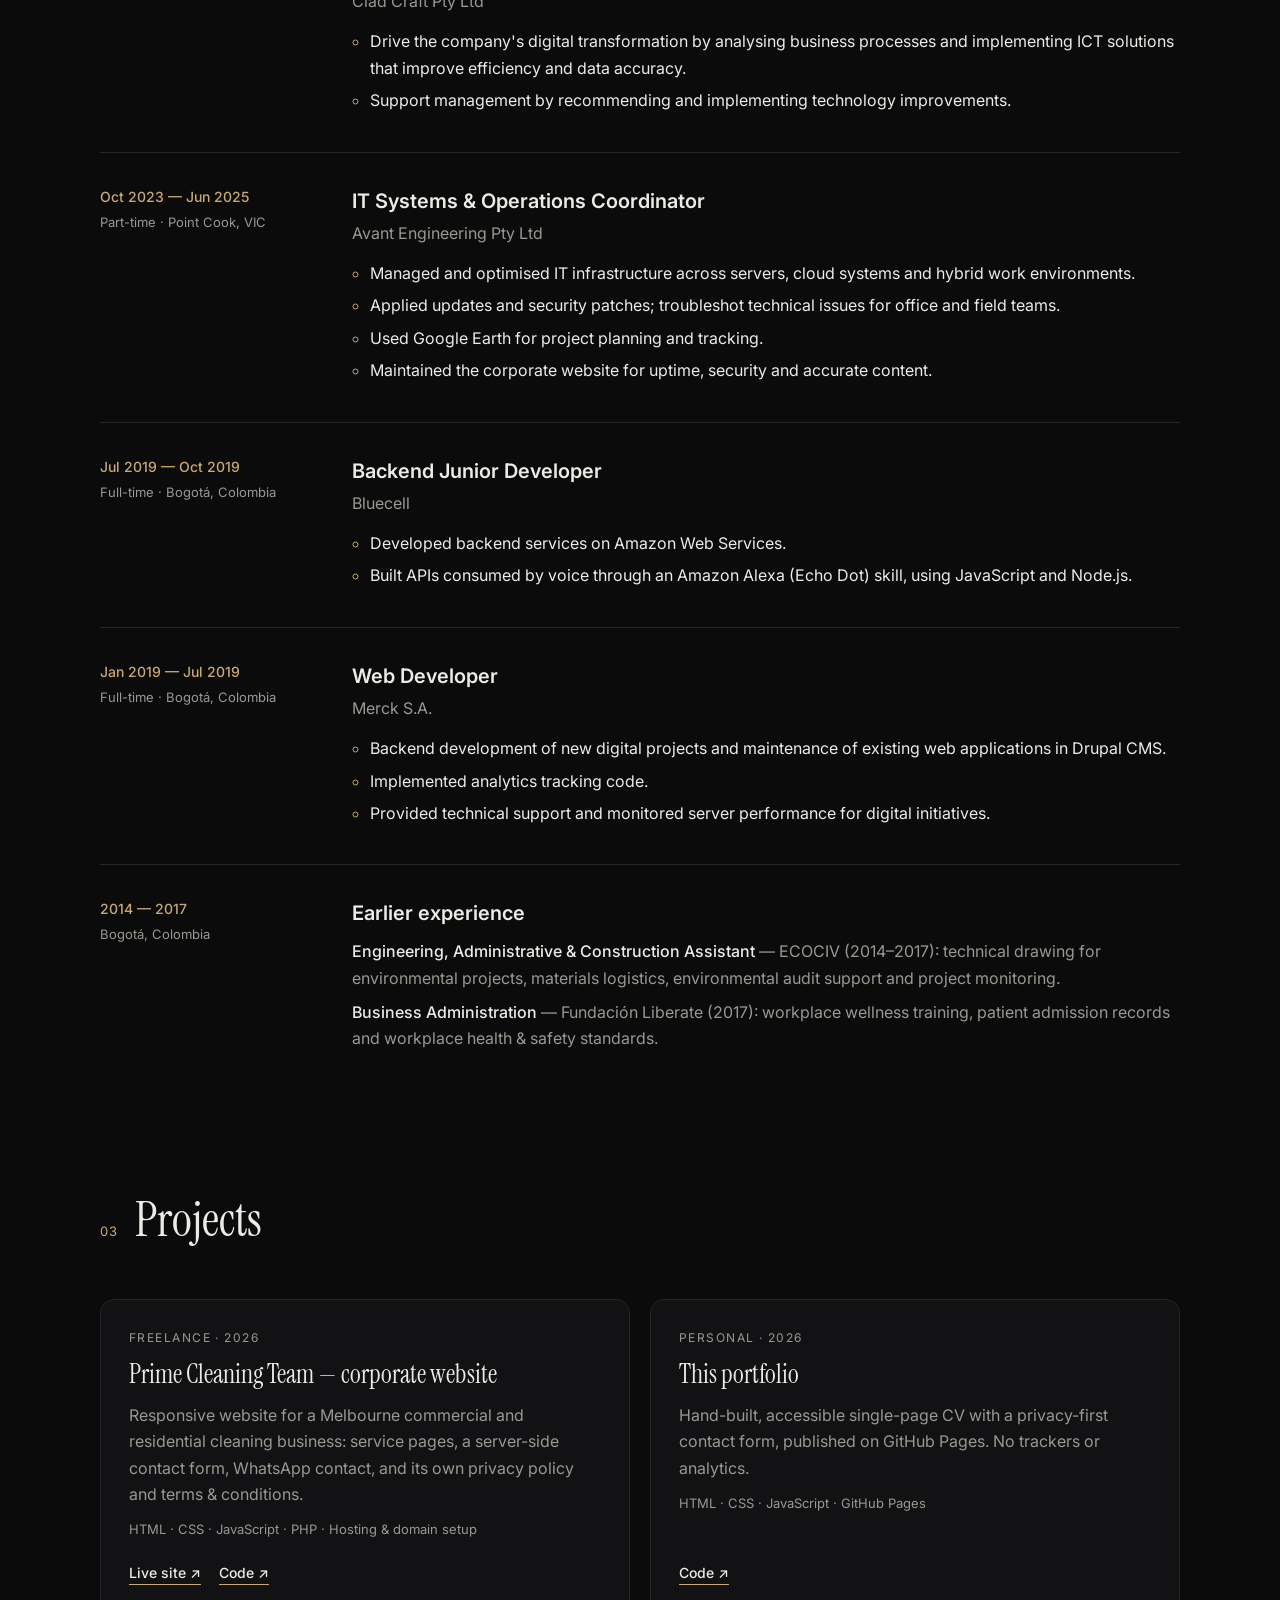
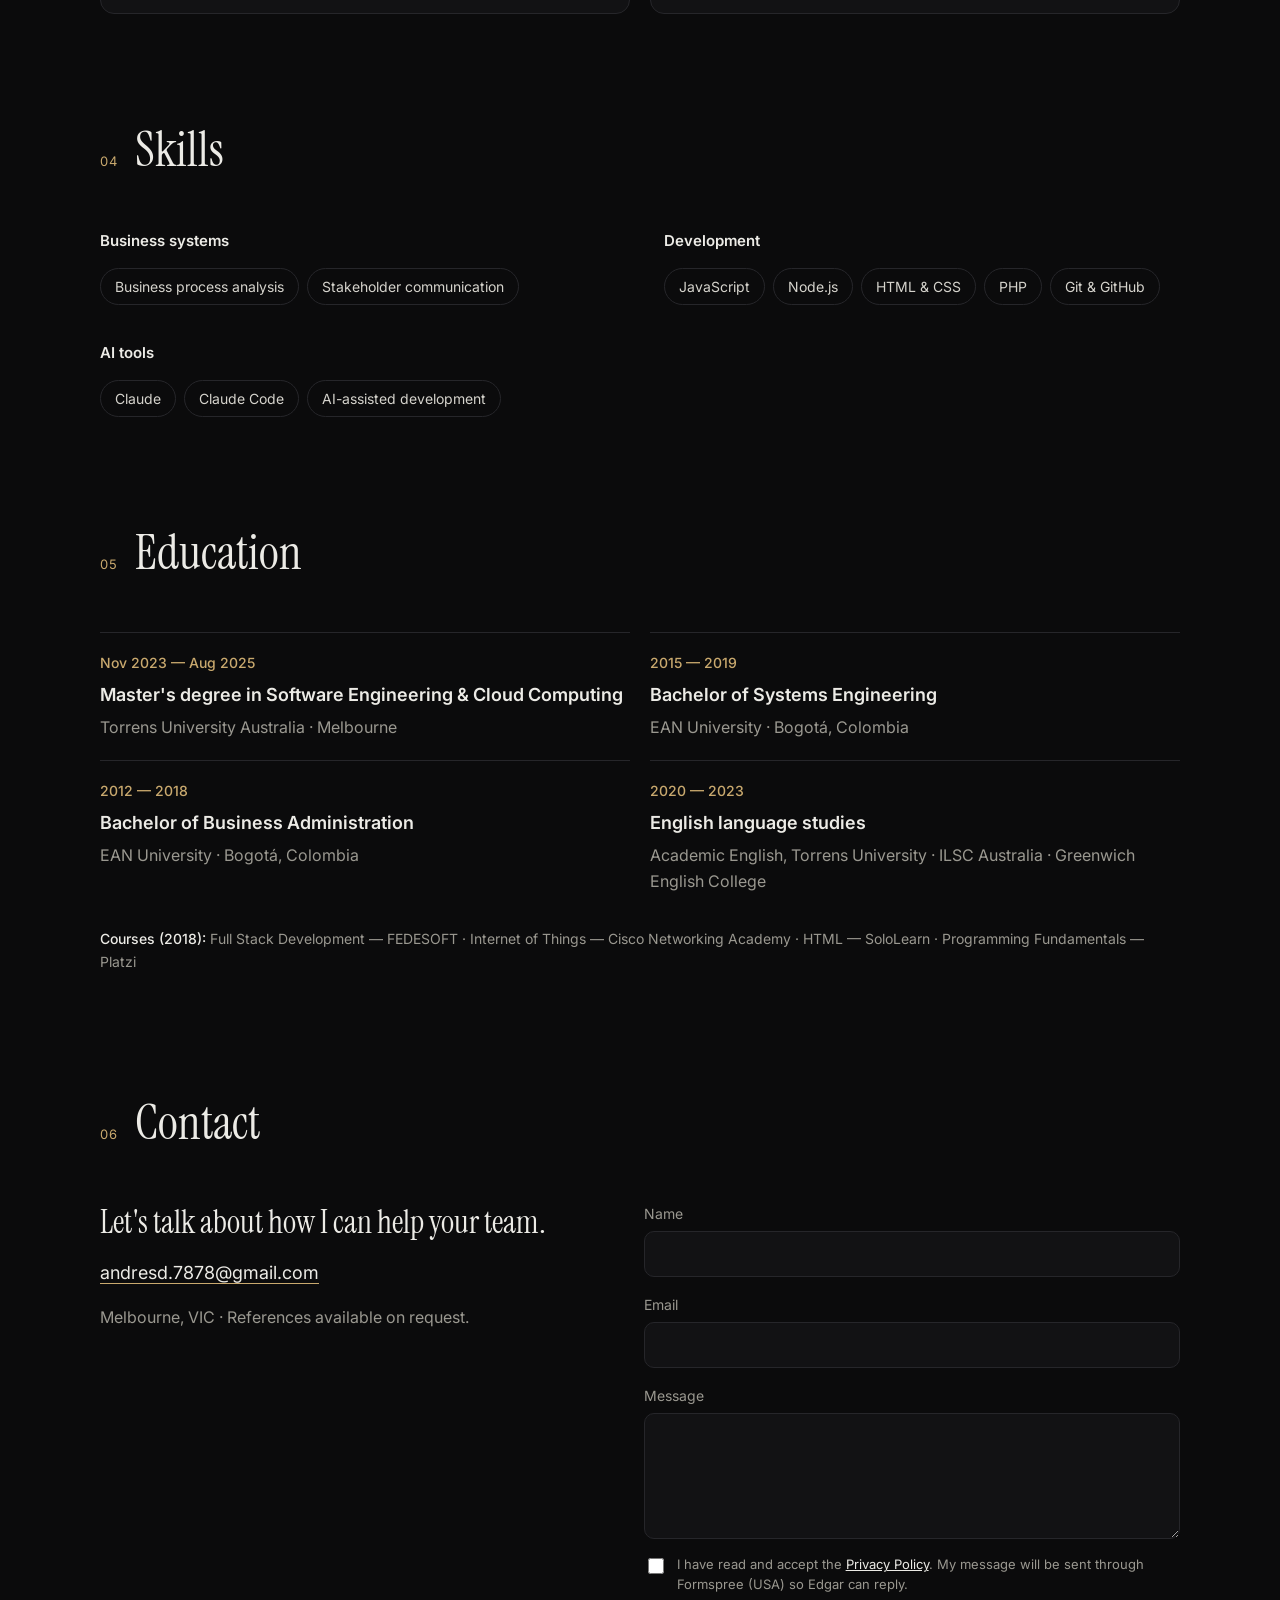
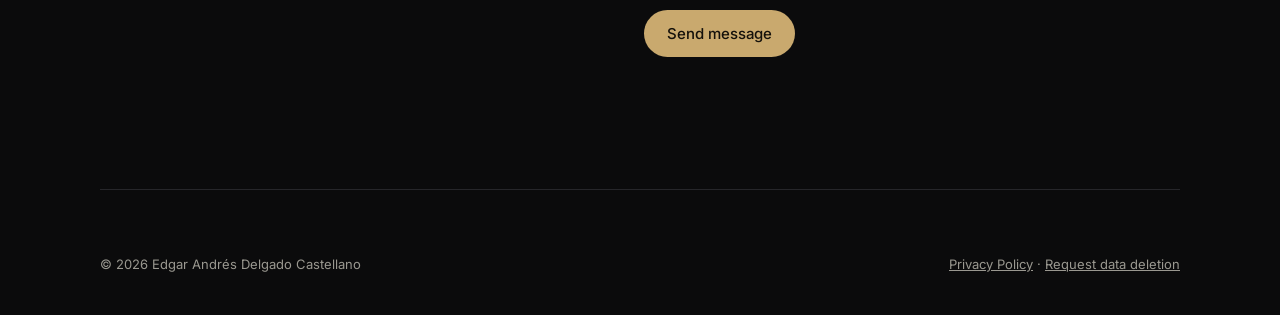
==== commit 98458ce2: "Fix LinkedIn link in site and PDF Co-Authored-By: Claude Opus 5.5 <noreply@anthropic.com>" ====
--- a/index.html
+++ b/index.html
@@ -50,7 +50,7 @@
           <a class="btn btn-ghost" href="#contact">Get in touch</a>
         </div>
         <ul class="social" aria-label="Profiles">
-          <li><a href="https://www.linkedin.com/in/edgar-andr%C3%A9s-delgado-castellano-8a14a2150/" target="_blank" rel="noopener">
+          <li><a href="https://www.linkedin.com/in/edgar-andres-delgado-castellano-27a4262a2/" target="_blank" rel="noopener">
             <svg viewBox="0 0 24 24" aria-hidden="true"><path d="M4.98 3.5a2.5 2.5 0 1 1 0 5 2.5 2.5 0 0 1 0-5ZM3 9.75h4V21H3V9.75Zm6.5 0h3.8v1.6h.06c.53-1 1.83-2.05 3.77-2.05 4.03 0 4.77 2.65 4.77 6.1V21h-4v-4.9c0-1.17-.02-2.68-1.63-2.68-1.64 0-1.89 1.28-1.89 2.6V21h-4V9.75Z"/></svg>LinkedIn</a></li>
           <li><a href="https://github.com/andresdelgado15" target="_blank" rel="noopener">
             <svg viewBox="0 0 24 24" aria-hidden="true"><path d="M12 .5a11.5 11.5 0 0 0-3.64 22.41c.58.1.79-.25.79-.56v-2c-3.2.7-3.88-1.37-3.88-1.37-.53-1.33-1.28-1.69-1.28-1.69-1.05-.71.08-.7.08-.7 1.16.08 1.77 1.19 1.77 1.19 1.03 1.77 2.7 1.26 3.36.96.1-.75.4-1.26.73-1.55-2.55-.29-5.24-1.28-5.24-5.69 0-1.26.45-2.29 1.19-3.1-.12-.29-.52-1.46.11-3.05 0 0 .97-.31 3.17 1.18a11 11 0 0 1 5.77 0c2.2-1.49 3.17-1.18 3.17-1.18.63 1.59.23 2.76.11 3.05.74.81 1.19 1.84 1.19 3.1 0 4.42-2.7 5.4-5.26 5.68.41.36.78 1.06.78 2.14v3.17c0 .31.21.67.8.56A11.5 11.5 0 0 0 12 .5Z"/></svg>GitHub</a></li>
